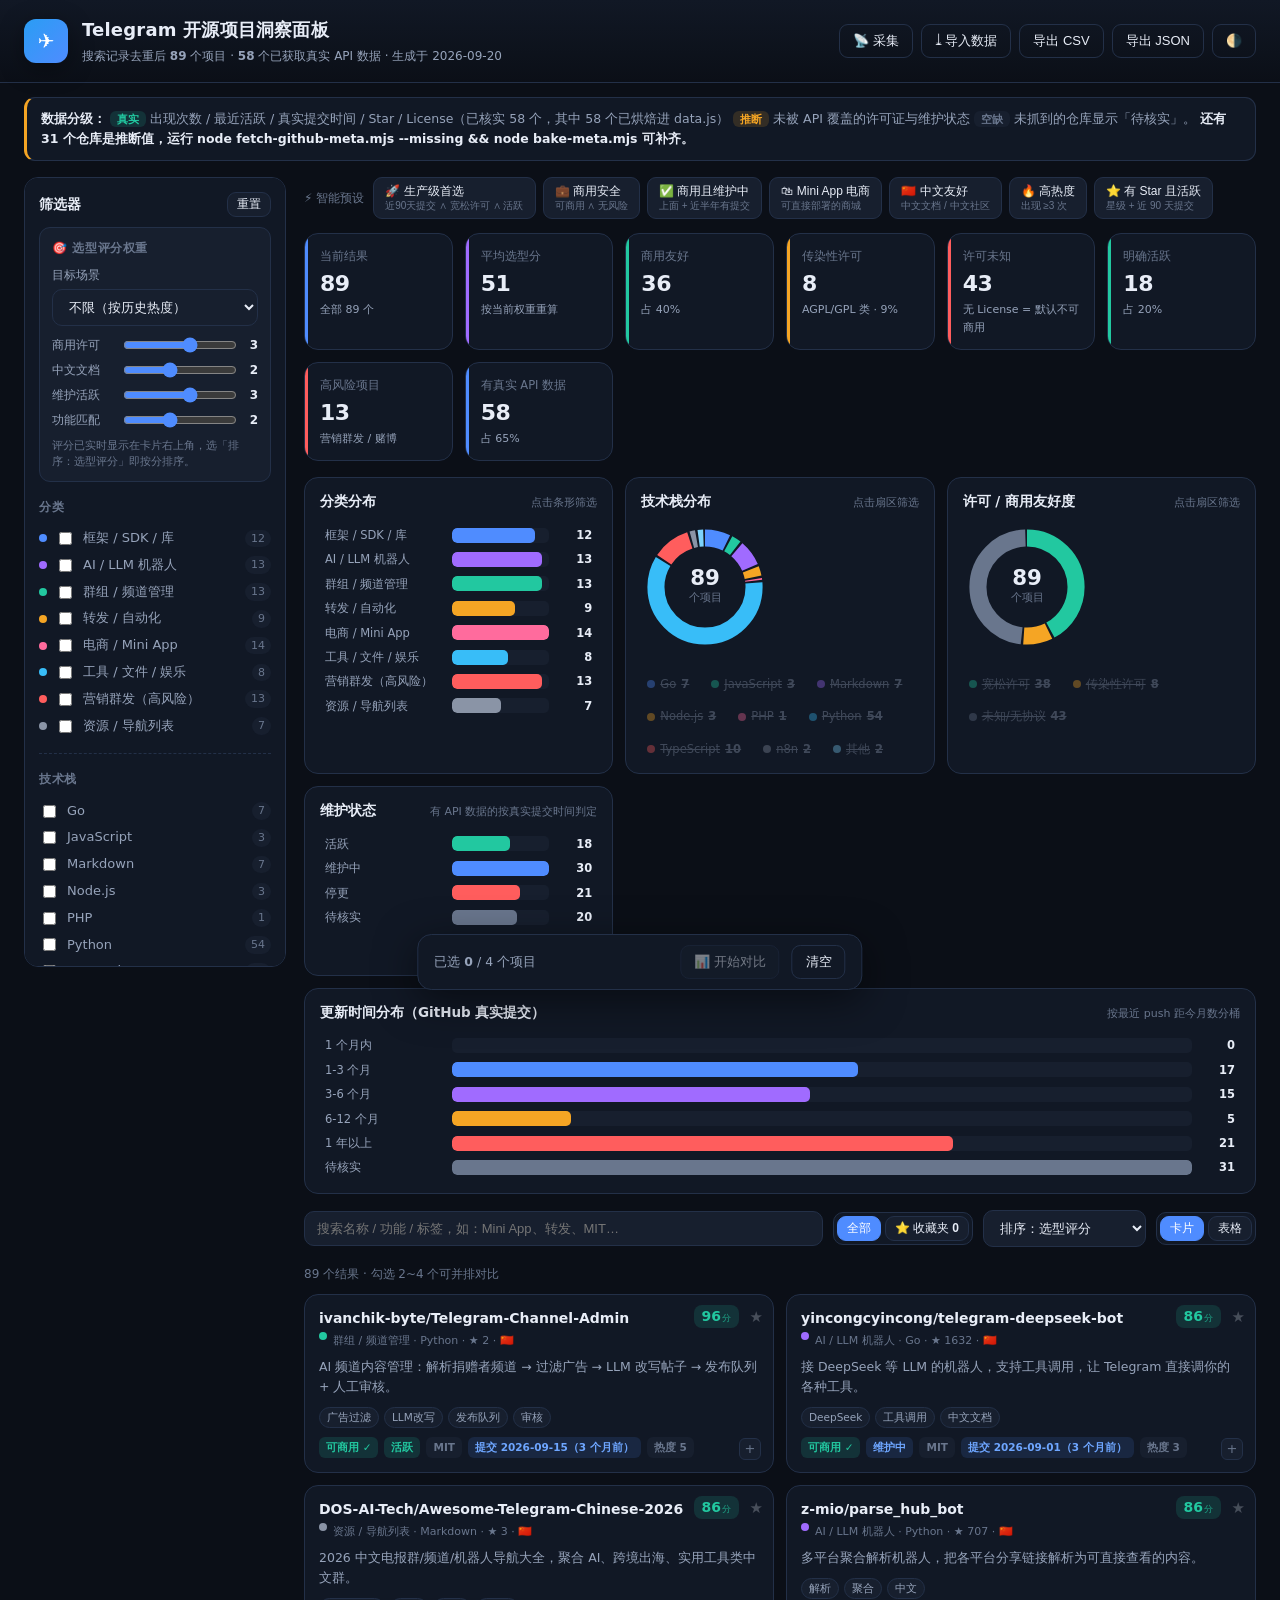
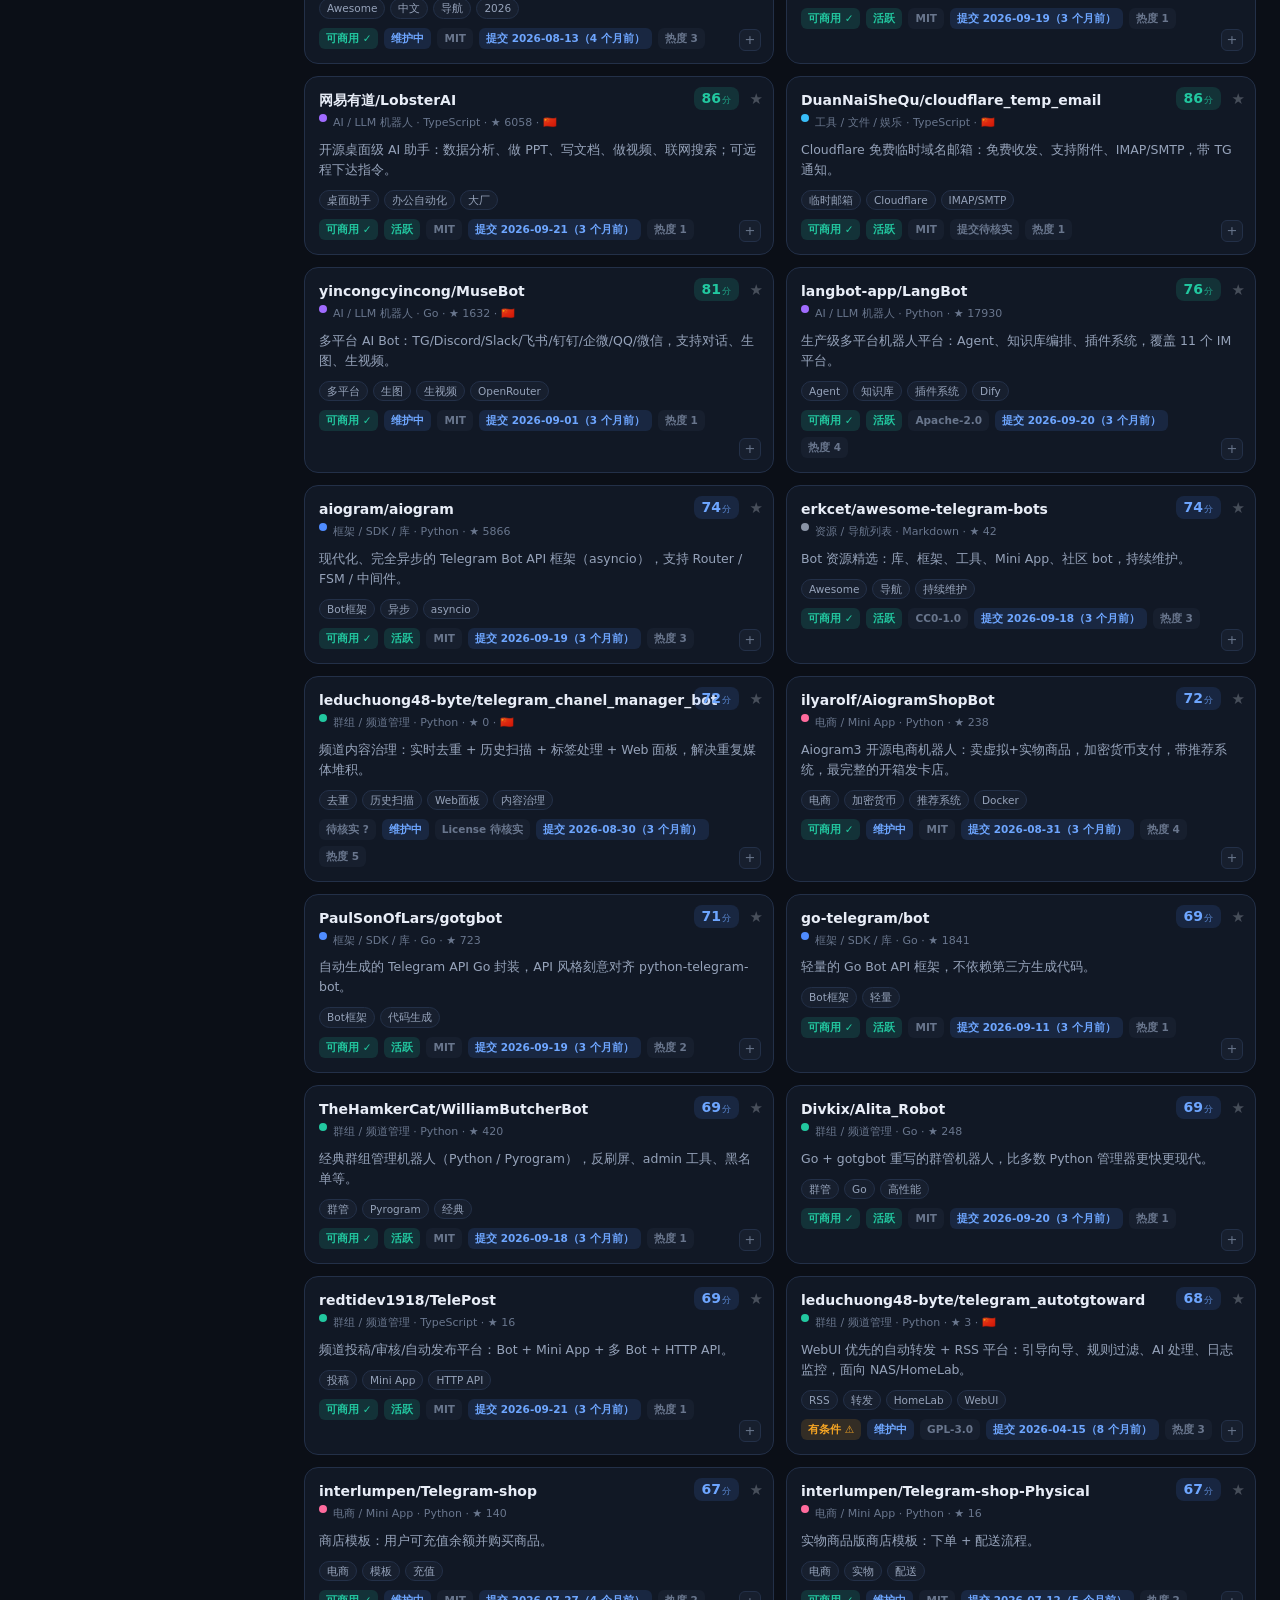
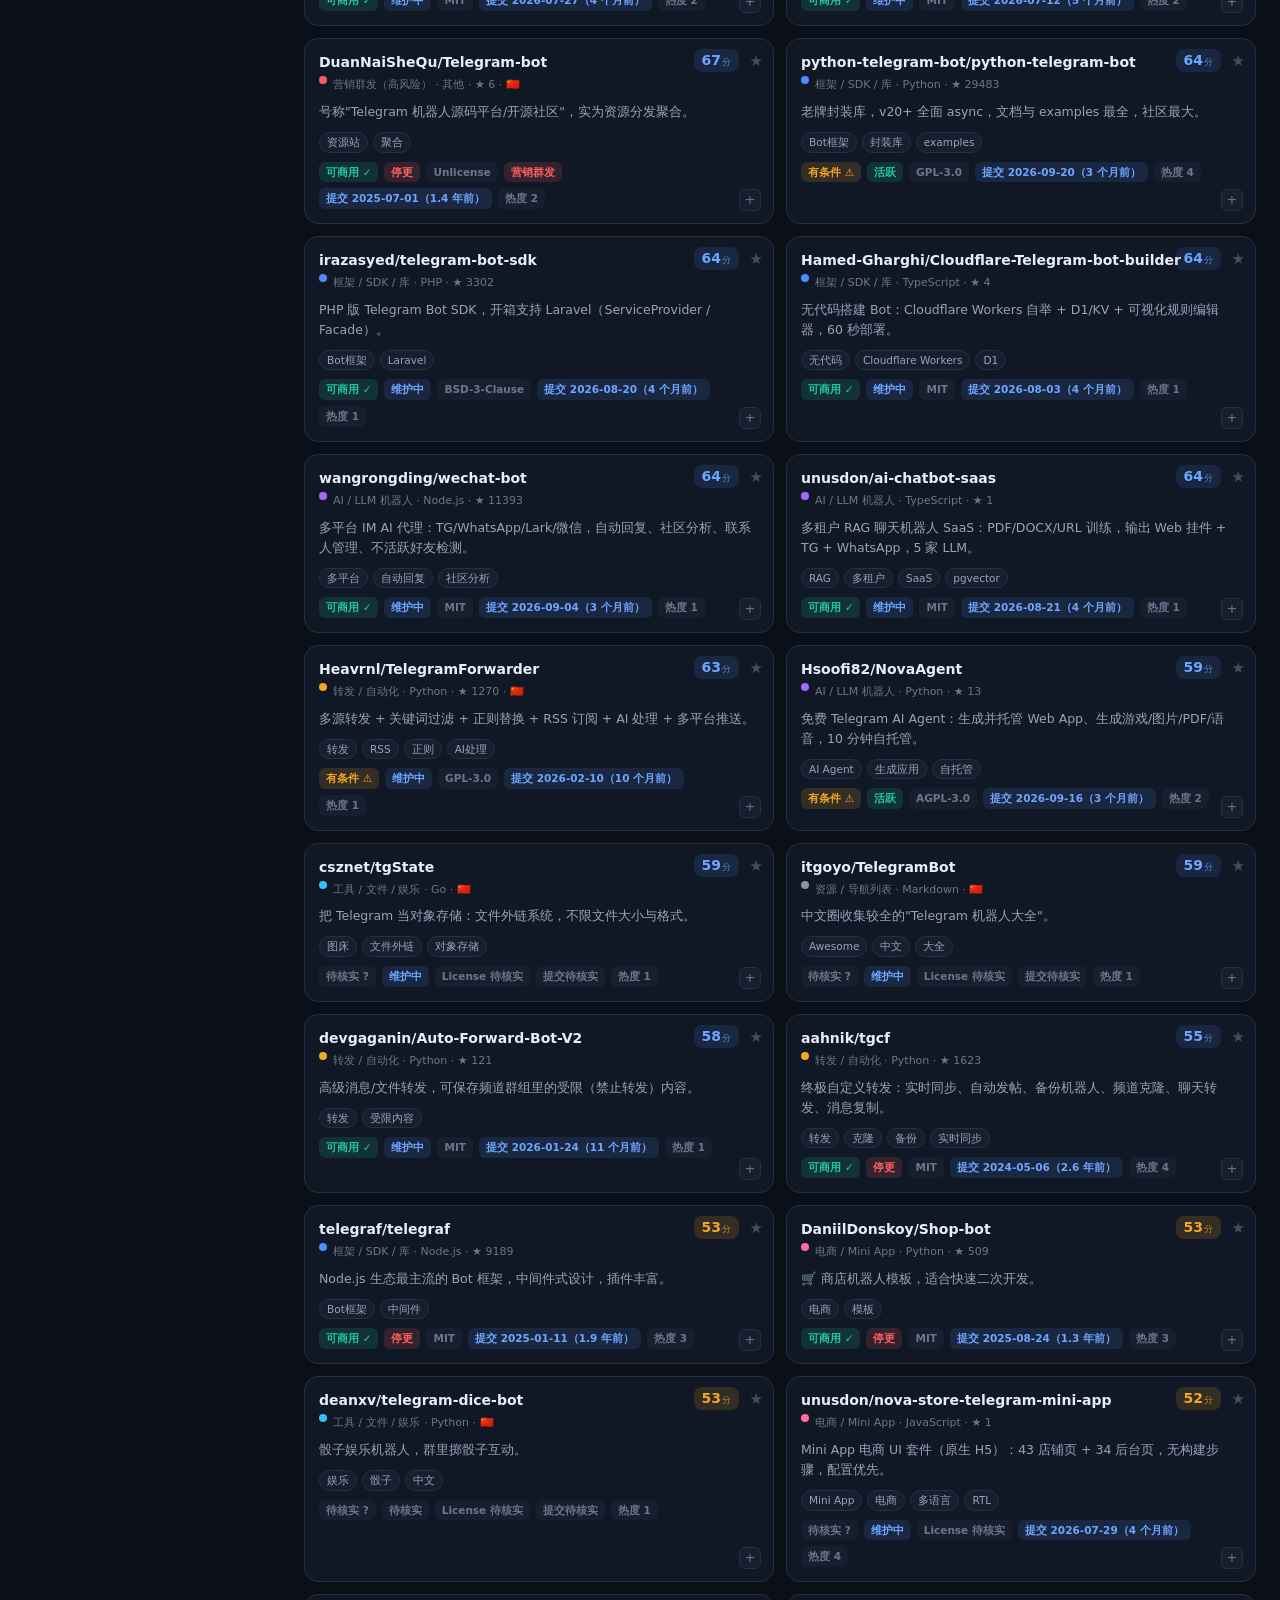
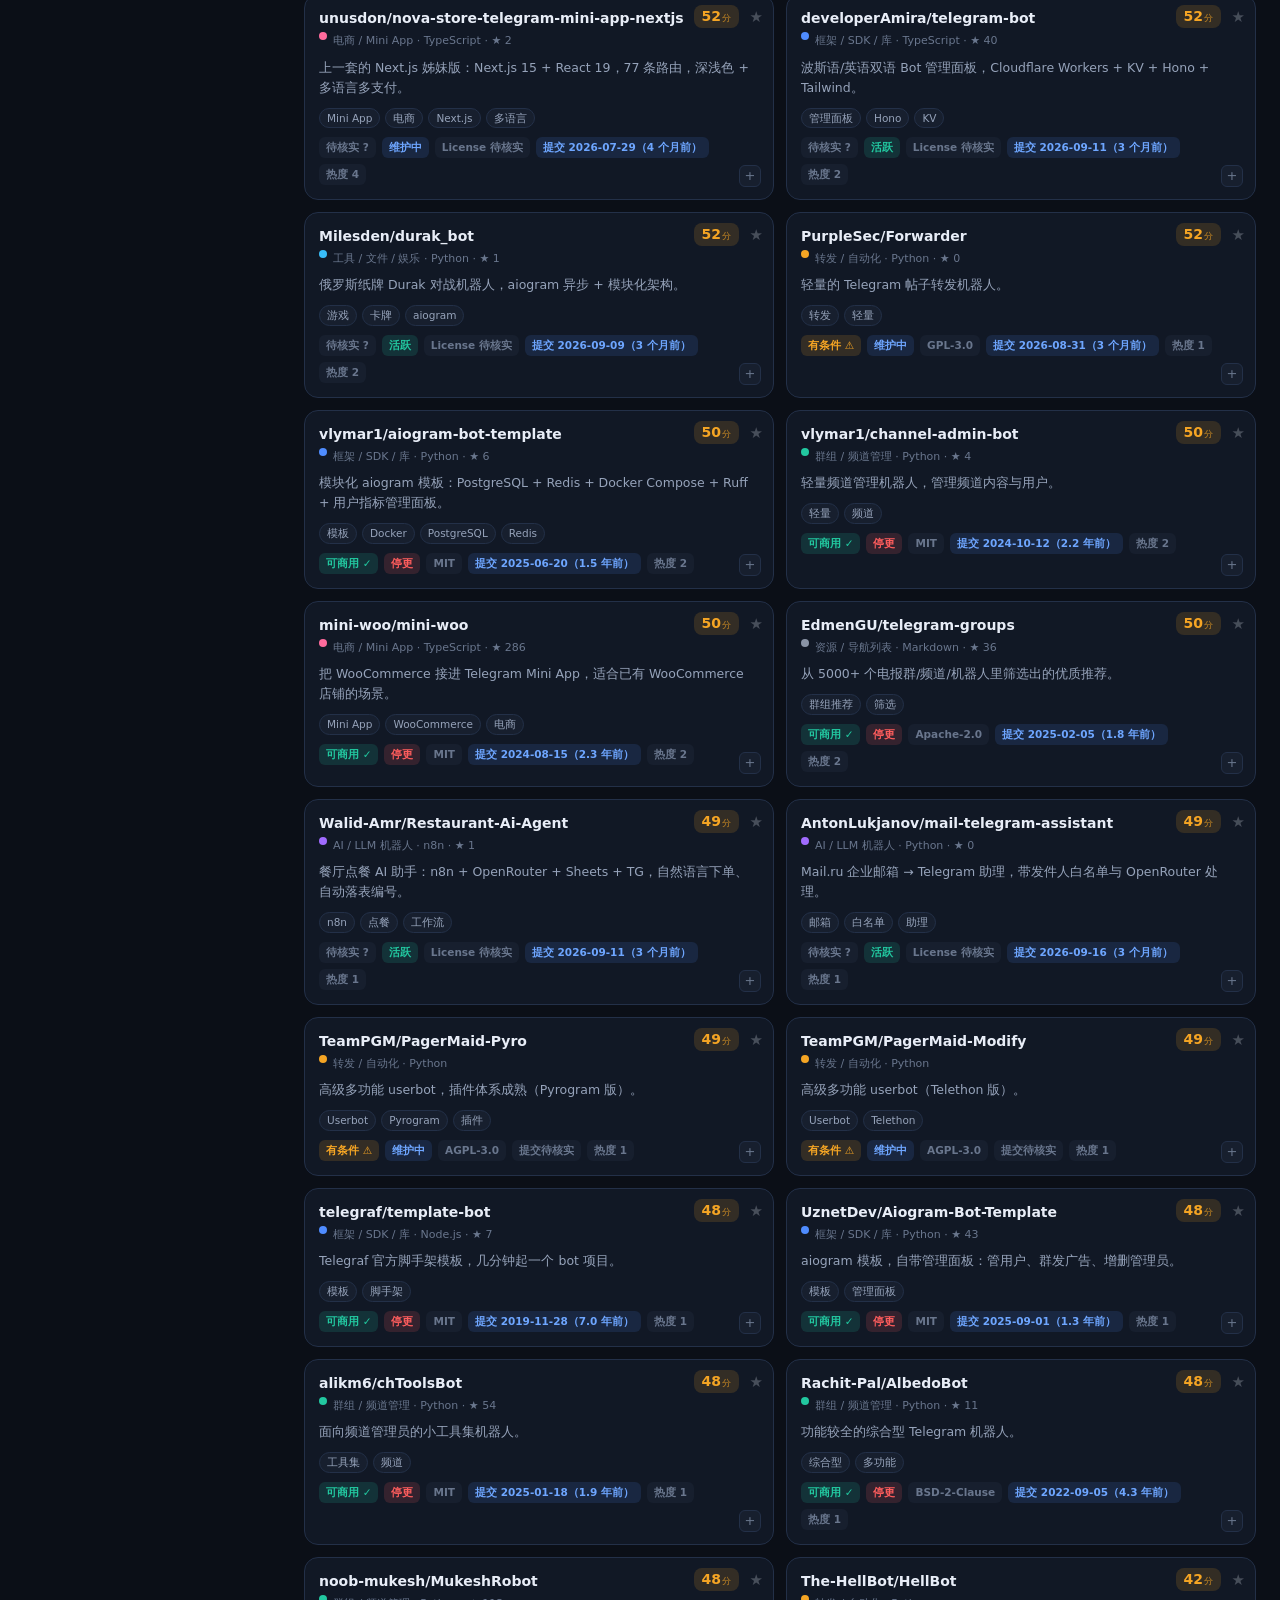
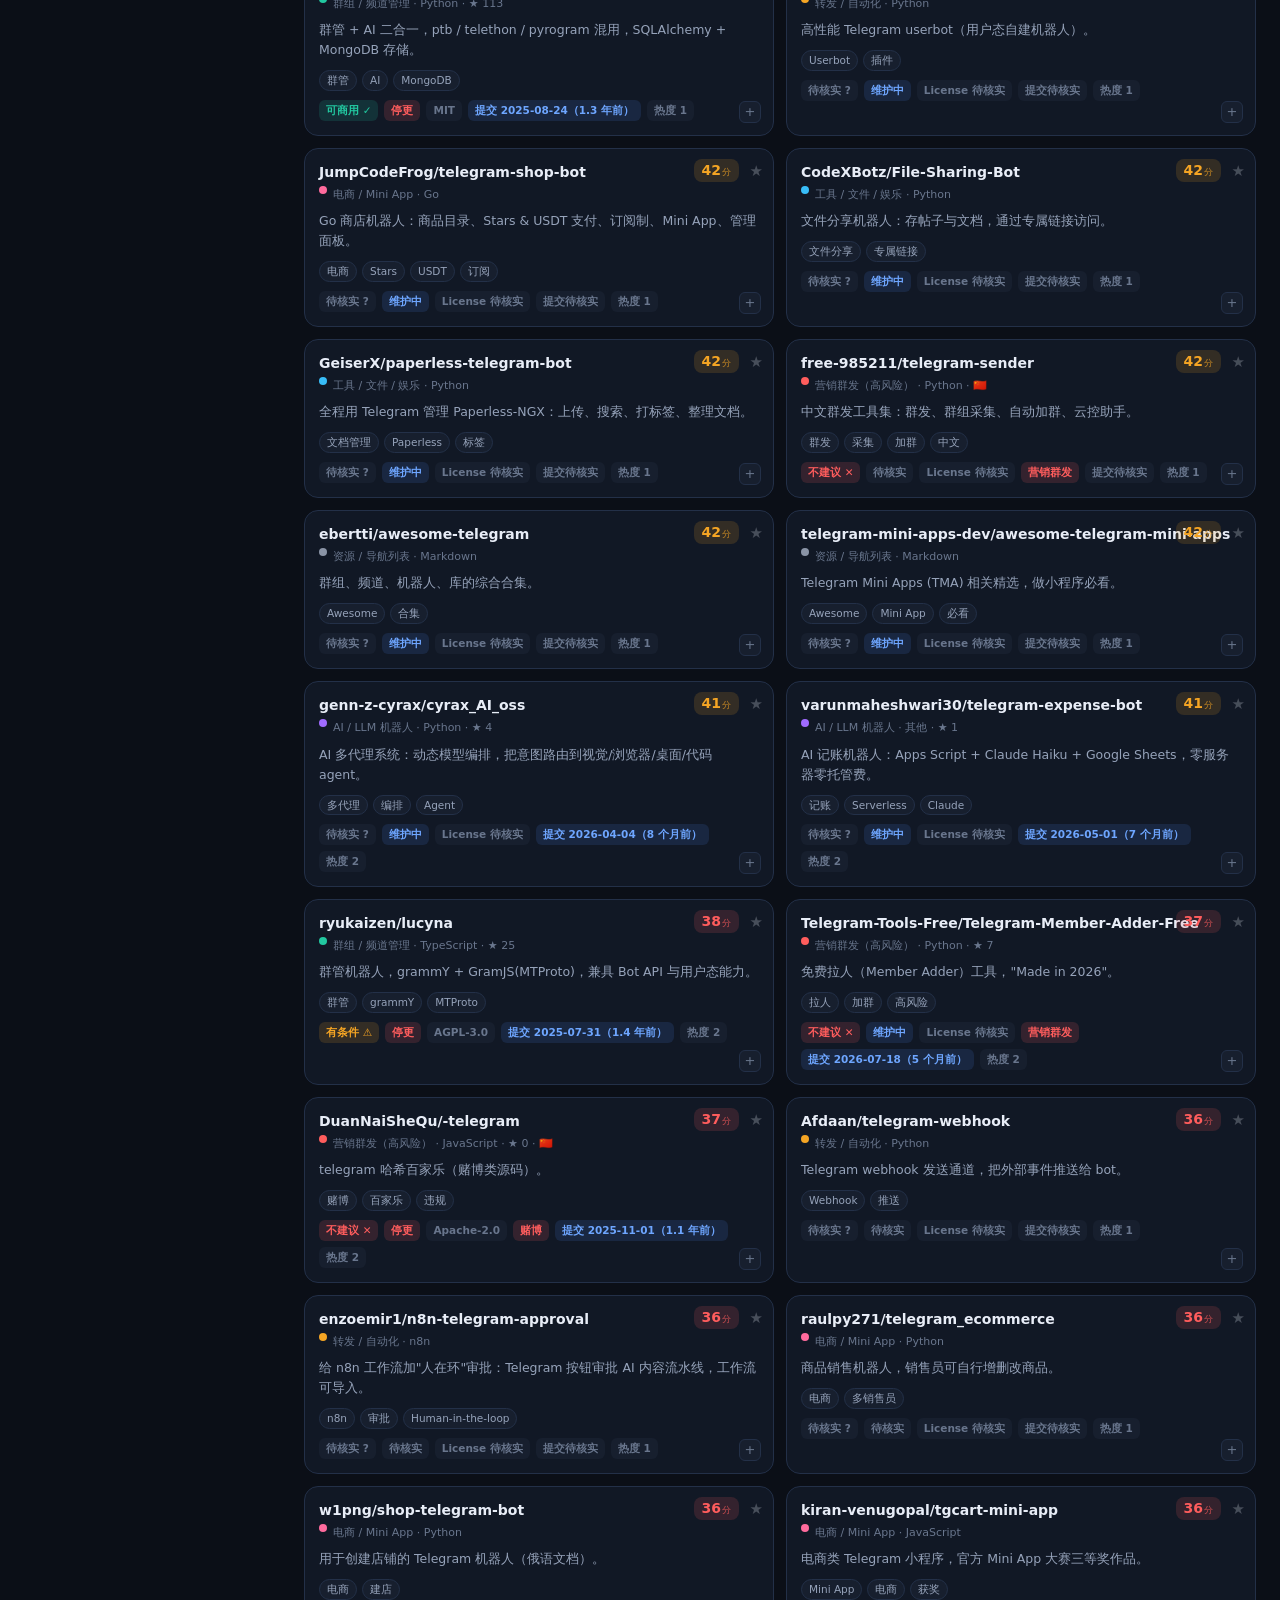
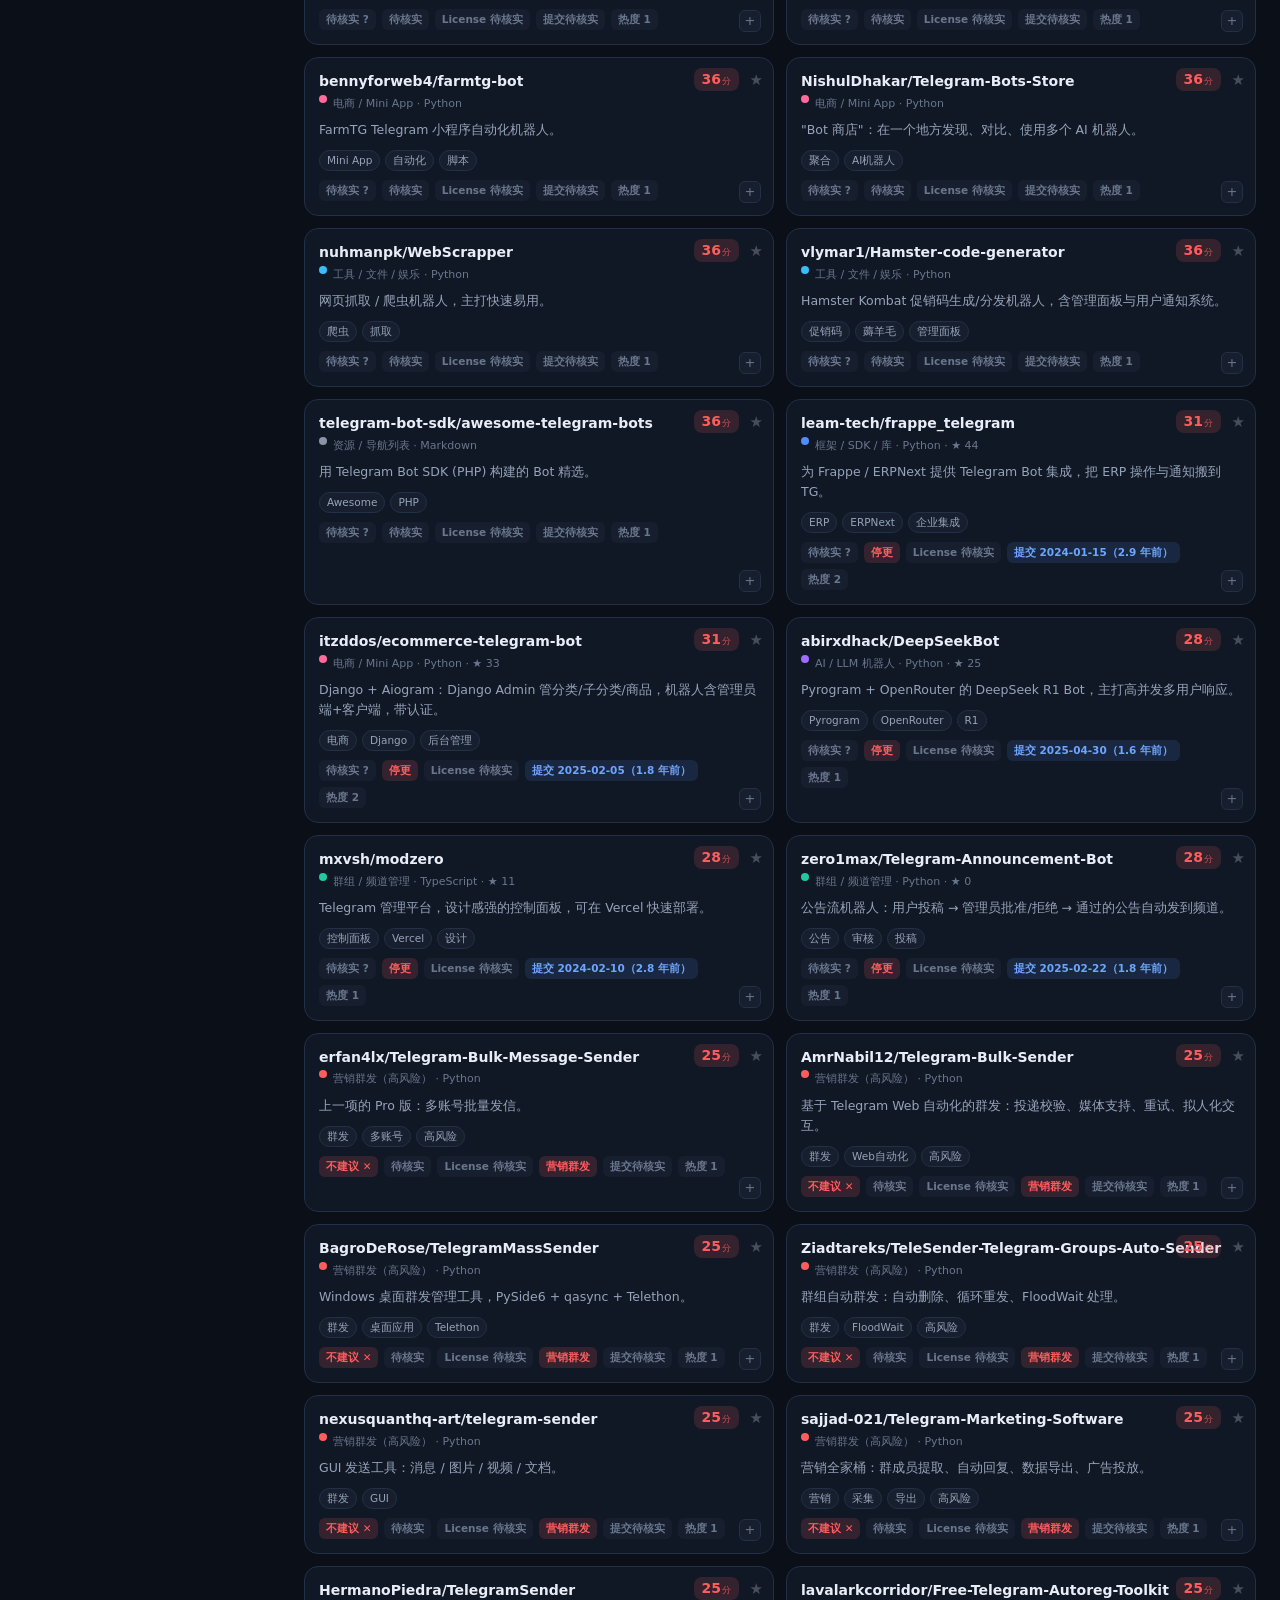
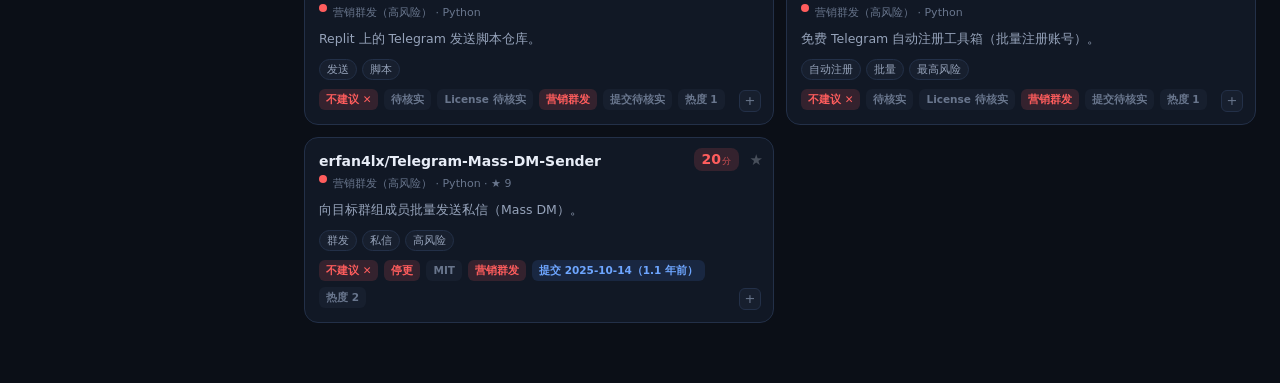
==== index.html @ cc2fa840 "初始版本：89 个 Telegram 开源项目洞察面板（58 个仓库已烘焙真实数据）" ====
<!DOCTYPE html>
<html lang="zh-CN" data-theme="dark">
<head>
<meta charset="UTF-8">
<meta name="viewport" content="width=device-width, initial-scale=1">
<title>Telegram 开源项目洞察面板</title>
<link rel="stylesheet" href="styles.css">
</head>
<body>

<header class="topbar">
  <div class="brand">
    <span class="logo">✈</span>
    <div>
      <h1>Telegram 开源项目洞察面板</h1>
      <p class="sub">搜索记录去重后 <b id="totalCount">0</b> 个项目 ·
        <b id="metaCount">0</b> 个已获取真实 API 数据 ·
        生成于 2026-09-20</p>
    </div>
  </div>
  <div class="topbar-actions">
    <button class="btn ghost" id="btnCollect" title="采集新项目">📡 采集</button>
    <button class="btn ghost" id="btnMeta" title="导入 GitHub API 元数据 JSON">⤓ 导入数据</button>
    <input type="file" id="fileMeta" accept=".js,.json" hidden>
    <button class="btn ghost" id="btnCsv">导出 CSV</button>
    <button class="btn ghost" id="btnJson">导出 JSON</button>
    <button class="btn ghost" id="btnTheme">🌗</button>
  </div>
</header>

<div class="notice" id="notice">
  <b>数据分级：</b>
  <span class="badge b-ok">真实</span> 出现次数 / 最近活跃 / <span id="noticeApi">API 抓取的更新时间·Star·License</span>
  <span class="badge b-warn">推断</span> 未被 API 覆盖的许可证与维护状态
  <span class="badge b-mute">空缺</span> 未抓到的仓库显示「待核实」。
  <b id="noticeMissing"></b>
</div>

<main class="layout">
  <!-- ================= 侧边栏 ================= -->
  <aside class="sidebar">
    <div class="filters-head">
      <strong>筛选器</strong>
      <button class="btn tiny" id="btnReset">重置</button>
    </div>

    <!-- 选型评分 -->
    <div class="filter-group score-panel">
      <h4>🎯 选型评分权重</h4>
      <label class="lbl">目标场景
        <select id="scenario"></select>
      </label>
      <div class="wrow"><span>商用许可</span><input type="range" class="w" data-w="lic" min="0" max="5" value="3"><b>3</b></div>
      <div class="wrow"><span>中文文档</span><input type="range" class="w" data-w="zh" min="0" max="5" value="2"><b>2</b></div>
      <div class="wrow"><span>维护活跃</span><input type="range" class="w" data-w="act" min="0" max="5" value="3"><b>3</b></div>
      <div class="wrow"><span>功能匹配</span><input type="range" class="w" data-w="rel" min="0" max="5" value="2"><b>2</b></div>
      <div class="score-tip">评分已实时显示在卡片右上角，选「排序：选型评分」即按分排序。</div>
    </div>

    <div id="filterGroups"></div>

    <div class="filter-group">
      <h4>关注热度（历史出现次数）</h4>
      <input type="range" id="minMentions" min="0" max="5" value="0" step="1">
      <div class="range-val">≥ <b id="minMentionsVal">0</b> 次</div>
    </div>

    <div class="filter-group">
      <h4>快捷开关</h4>
      <label class="chk"><input type="checkbox" id="excludeRisk"> 排除营销 / 赌博类</label>
      <label class="chk"><input type="checkbox" id="favOnly"> 仅看收藏 ⭐</label>
      <label class="chk"><input type="checkbox" id="noteOnly"> 仅看写过备注 📝</label>
      <label class="chk"><input type="checkbox" id="verifiedOnly"> 仅看已有真实数据 ✓</label>
    </div>
  </aside>

  <!-- ================= 主内容 ================= -->
  <section class="content">

    <div class="presets">
      <span class="presets-label">⚡ 智能预设</span>
      <button class="btn tiny" data-preset="prod">🚀 生产级首选<small>近90天提交 ∧ 宽松许可 ∧ 活跃</small></button>
      <button class="btn tiny" data-preset="commercial">💼 商用安全<small>可商用 ∧ 无风险</small></button>
      <button class="btn tiny" data-preset="commercialActive">✅ 商用且维护中<small>上面 + 近半年有提交</small></button>
      <button class="btn tiny" data-preset="miniapp">🛍 Mini App 电商<small>可直接部署的商城</small></button>
      <button class="btn tiny" data-preset="chinese">🇨🇳 中文友好<small>中文文档 / 中文社区</small></button>
      <button class="btn tiny" data-preset="hot">🔥 高热度<small>出现 ≥3 次</small></button>
      <button class="btn tiny" data-preset="starred">⭐ 有 Star 且活跃<small>星级 + 近 90 天提交</small></button>
    </div>

    <div class="stats" id="stats"></div>

    <div class="charts">
      <div class="card chart-card">
        <div class="card-head"><h3>分类分布</h3><span class="hint">点击条形筛选</span></div>
        <div id="chartCat" class="chart-body"></div>
      </div>
      <div class="card chart-card">
        <div class="card-head"><h3>技术栈分布</h3><span class="hint">点击扇区筛选</span></div>
        <div id="chartLang" class="chart-body"></div>
      </div>
      <div class="card chart-card">
        <div class="card-head"><h3>许可 / 商用友好度</h3><span class="hint">点击扇区筛选</span></div>
        <div id="chartLic" class="chart-body"></div>
      </div>
      <div class="card chart-card">
        <div class="card-head"><h3>维护状态</h3><span class="hint">有 API 数据的按真实提交时间判定</span></div>
        <div id="chartMaint" class="chart-body"></div>
      </div>
      <div class="card chart-card wide">
        <div class="card-head"><h3>更新时间分布（GitHub 真实提交）</h3><span class="hint">按最近 push 距今月数分桶</span></div>
        <div id="chartPush" class="chart-body"></div>
      </div>
    </div>

    <div class="toolbar">
      <input type="search" id="search" placeholder="搜索名称 / 功能 / 标签，如：Mini App、转发、MIT…">
      <div class="viewtoggle" id="modeToggle">
        <button class="btn tiny active" data-mode="all">全部</button>
        <button class="btn tiny" data-mode="fav">⭐ 收藏夹 <b id="favCount">0</b></button>
      </div>
      <select id="sort">
        <option value="score">排序：选型评分</option>
        <option value="mentions">排序：关注热度</option>
        <option value="pushed">排序：真实更新时间</option>
        <option value="stars">排序：Star 数</option>
        <option value="seen">排序：最近活跃</option>
        <option value="name">排序：名称</option>
        <option value="cat">排序：分类</option>
      </select>
      <div class="viewtoggle">
        <button class="btn tiny active" data-view="card">卡片</button>
        <button class="btn tiny" data-view="table">表格</button>
      </div>
    </div>

    <div class="active-filters" id="activeFilters"></div>
    <div class="resultbar"><span id="resultCount">0</span> 个结果 · 勾选 2~4 个可并排对比</div>

    <div id="list" class="list card-view"></div>
  </section>
</main>

<!-- 对比浮动条 -->
<div class="compare-bar" id="compareBar">
  <div class="cbinfo">已选 <b id="cmpCount">0</b> / 4 个项目</div>
  <div class="cbnames" id="cmpNames"></div>
  <button class="btn" id="btnCompare">📊 开始对比</button>
  <button class="btn ghost" id="btnCmpClear">清空</button>
</div>

<!-- 详情抽屉 -->
<div class="drawer-mask" id="drawerMask"></div>
<aside class="drawer" id="drawer"></aside>

<!-- 对比弹窗 -->
<div class="modal-mask" id="cmpMask">
  <div class="modal wide-modal">
    <div class="modal-head">
      <h3>📊 项目并排对比</h3>
      <div>
        <button class="btn tiny" id="btnCmpMd">复制为 Markdown</button>
        <button class="btn tiny" id="btnCmpCsv">导出 CSV</button>
        <button class="btn tiny ghost" data-close="cmpMask">✕</button>
      </div>
    </div>
    <div class="modal-body" id="cmpBody"></div>
  </div>
</div>

<!-- 采集弹窗 -->
<div class="modal-mask" id="colMask">
  <div class="modal">
    <div class="modal-head">
      <h3>📡 采集新项目</h3>
      <button class="btn tiny ghost" data-close="colMask">✕</button>
    </div>
    <div class="tabs">
      <button class="tab active" data-tab="text">① 文本提取</button>
      <button class="tab" data-tab="api">② GitHub 搜索</button>
      <button class="tab" data-tab="pool">③ 候选池 <b id="poolCount">0</b></button>
    </div>
    <div class="modal-body">
      <!-- 文本提取 -->
      <div class="tabpane active" data-pane="text">
        <p class="hint" style="margin:0 0 8px">把浏览器历史、网页正文、聊天记录整段粘进来，自动提取其中的 GitHub 仓库链接并去重。</p>
        <textarea id="colText" rows="7" placeholder="粘贴任意文本，例如：&#10;https://github.com/owner/repo ..."></textarea>
        <div class="colrow">
          <button class="btn" id="btnParse">解析链接</button>
          <label class="chk"><input type="checkbox" id="colDeep" checked> 提取后自动补全 Star / License / 更新时间（每个耗 1 次配额）</label>
        </div>
        <div id="colTextResult"></div>
      </div>
      <!-- API 搜索 -->
      <div class="tabpane" data-pane="api">
        <div class="form-grid">
          <label>关键词<input id="qAll" placeholder="telegram bot / MTProto" value="telegram bot"></label>
          <label>最低 Star<input id="qStars" type="number" value="50" min="0"></label>
          <label>近 N 天有更新<input id="qDays" type="number" value="180" min="1"></label>
          <label>语言<select id="qLang">
            <option value="">不限</option><option>Python</option><option>Go</option>
            <option>TypeScript</option><option>JavaScript</option><option>PHP</option>
          </select></label>
          <label>排序<select id="qSort">
            <option value="stars">Star 最多</option>
            <option value="updated">最近更新</option>
          </select></label>
        </div>
        <div class="colrow">
          <button class="btn" id="btnSearch">🔍 搜索 GitHub</button>
          <span class="hint">未认证配额：搜索 10 次/分钟，结果直接进候选池</span>
        </div>
        <div id="colApiResult"></div>
      </div>
      <!-- 候选池 -->
      <div class="tabpane" data-pane="pool">
        <div class="colrow">
          <button class="btn" id="btnPoolAddAll">全部并入面板</button>
          <button class="btn ghost" id="btnPoolExport">导出候选池 JSON</button>
          <button class="btn ghost" id="btnPoolCode">复制 data.js 代码片段</button>
          <button class="btn ghost" id="btnPoolClear">清空候选池</button>
        </div>
        <div id="poolList"></div>
      </div>
    </div>
  </div>
</div>

<div class="toast" id="toast"></div>

<script src="data.js"></script>
<script src="meta.generated.js"></script>
<script src="app.js"></script>
</body>
</html>
---- styles.css ----
/* ============ 主题变量 ============ */
:root{
  --bg:#0b0f17; --bg2:#111825; --bg3:#171f2e; --line:#233048;
  --fg:#e8edf7; --fg2:#96a3ba; --fg3:#69768d;
  --accent:#4f8cff; --accent2:#22c8a0; --warn:#f5a524; --danger:#ff5d5d;
  --shadow:0 6px 24px rgba(0,0,0,.35);
  --radius:14px;
}
[data-theme="light"]{
  --bg:#f4f6fb; --bg2:#ffffff; --bg3:#eef1f8; --line:#dde3ef;
  --fg:#131a26; --fg2:#5b6880; --fg3:#8a94a6;
  --shadow:0 4px 18px rgba(20,30,60,.08);
}

*{box-sizing:border-box}
html,body{margin:0;padding:0}
body{
  background:var(--bg); color:var(--fg);
  font:14px/1.6 -apple-system,BlinkMacSystemFont,"PingFang SC","Hiragino Sans GB","Microsoft YaHei",system-ui,sans-serif;
  -webkit-font-smoothing:antialiased;
}
code{background:var(--bg3);padding:1px 5px;border-radius:5px;font-size:12px}
a{color:var(--accent);text-decoration:none}
a:hover{text-decoration:underline}

/* ============ 顶栏 ============ */
.topbar{
  display:flex;justify-content:space-between;align-items:center;gap:16px;flex-wrap:wrap;
  padding:16px 24px;background:linear-gradient(180deg,var(--bg2),var(--bg));
  border-bottom:1px solid var(--line);position:sticky;top:0;z-index:50;
}
.brand{display:flex;align-items:center;gap:14px}
.logo{
  width:44px;height:44px;border-radius:12px;display:grid;place-items:center;font-size:20px;
  background:linear-gradient(135deg,#2a9df4,#4f8cff);color:#fff;box-shadow:var(--shadow);
}
.topbar h1{margin:0;font-size:18px;letter-spacing:.2px}
.sub{margin:2px 0 0;font-size:12px;color:var(--fg2)}
.topbar-actions{display:flex;gap:8px;flex-wrap:wrap}

.btn{
  background:var(--bg3);color:var(--fg);border:1px solid var(--line);
  padding:7px 13px;border-radius:9px;cursor:pointer;font-size:13px;transition:.15s;
}
.btn:hover{border-color:var(--accent);color:var(--accent)}
.btn.ghost{background:transparent}
.btn.tiny{padding:3px 9px;font-size:12px}
.btn.active{background:var(--accent);color:#fff;border-color:var(--accent)}

.notice{
  margin:14px 24px 0;padding:11px 14px;border-radius:11px;font-size:12.5px;color:var(--fg2);
  background:var(--bg2);border:1px solid var(--line);border-left:3px solid var(--warn);
}
.notice b{color:var(--fg)}

/* ============ 布局 ============ */
.layout{display:grid;grid-template-columns:262px 1fr;gap:18px;padding:16px 24px 60px;align-items:start}
.sidebar{
  position:sticky;top:92px;max-height:calc(100vh - 110px);overflow:auto;
  background:var(--bg2);border:1px solid var(--line);border-radius:var(--radius);padding:14px;
}
.filters-head{display:flex;justify-content:space-between;align-items:center;margin-bottom:10px}
.filter-group{margin-bottom:16px;padding-bottom:14px;border-bottom:1px dashed var(--line)}
.filter-group:last-child{border-bottom:0;margin-bottom:0}
.filter-group h4{margin:0 0 8px;font-size:12px;color:var(--fg3);text-transform:uppercase;letter-spacing:.6px;font-weight:600}
.chk{display:flex;align-items:center;gap:8px;font-size:13px;padding:3px 0;cursor:pointer;color:var(--fg2)}
.chk:hover{color:var(--fg)}
.chk input{accent-color:var(--accent);cursor:pointer}
.chk .cnt{margin-left:auto;font-size:11px;color:var(--fg3);background:var(--bg3);padding:0 6px;border-radius:20px}
.chk.on{color:var(--fg);font-weight:500}
.dot{width:8px;height:8px;border-radius:50%;flex:none}
input[type=range]{width:100%;accent-color:var(--accent)}
.range-val{font-size:12px;color:var(--fg2)}
input[type=search],select{
  background:var(--bg3);border:1px solid var(--line);color:var(--fg);
  padding:9px 12px;border-radius:10px;font-size:13px;outline:none;
}
input[type=search]{flex:1;min-width:200px}
input[type=search]:focus,select:focus{border-color:var(--accent)}

/* ============ 统计卡 ============ */
.stats{display:grid;grid-template-columns:repeat(auto-fit,minmax(140px,1fr));gap:12px;margin-bottom:16px}
.stat{
  background:var(--bg2);border:1px solid var(--line);border-radius:var(--radius);
  padding:13px 15px;position:relative;overflow:hidden;
}
.stat::after{content:'';position:absolute;left:0;top:0;bottom:0;width:3px;background:var(--accent)}
.stat.g::after{background:var(--accent2)} .stat.w::after{background:var(--warn)}
.stat.r::after{background:var(--danger)} .stat.p::after{background:#a06bff}
.stat .k{font-size:11.5px;color:var(--fg3)}
.stat .v{font-size:22px;font-weight:700;letter-spacing:-.5px}
.stat .s{font-size:11px;color:var(--fg2)}

/* ============ 图表 ============ */
.charts{display:grid;grid-template-columns:repeat(auto-fit,minmax(300px,1fr));gap:12px;margin-bottom:16px}
.card{background:var(--bg2);border:1px solid var(--line);border-radius:var(--radius);padding:13px 15px}
.chart-card.wide{grid-column:1/-1}
.card-head{display:flex;justify-content:space-between;align-items:baseline;margin-bottom:10px}
.card-head h3{margin:0;font-size:13.5px}
.hint{font-size:11px;color:var(--fg3)}
.chart-body{min-height:130px}
.chart-body svg{display:block;overflow:visible}
.bar-row{
  display:grid;grid-template-columns:118px 1fr 34px;gap:9px;align-items:center;
  padding:3px 5px;border-radius:7px;cursor:pointer;transition:.15s;
}
.bar-row:hover{background:var(--bg3)}
.bar-row.on{background:var(--bg3)}
.bar-row.on .bar-label{color:var(--fg);font-weight:600}
.bar-track{height:15px;background:var(--bg3);border-radius:5px;overflow:hidden;display:block}
.bar-row:hover .bar-track{background:#1d2739}
.bar-fill{display:block;height:100%;border-radius:5px;transition:width .35s ease}
.bar-label{font-size:11.5px;color:var(--fg2);white-space:nowrap;overflow:hidden;text-overflow:ellipsis}
.bar-value{font-size:11.5px;font-weight:600;text-align:right}
.bar-label{font-size:11.5px;fill:var(--fg2)}
.bar-value{font-size:11.5px;fill:var(--fg);font-weight:600}
.legend{display:flex;flex-wrap:wrap;gap:10px;margin-top:8px;font-size:11.5px;color:var(--fg2)}
.legend span{display:flex;align-items:center;gap:5px;cursor:pointer;padding:2px 6px;border-radius:6px}
.legend span:hover{background:var(--bg3)}
.legend span.off{opacity:.35;text-decoration:line-through}
.donut-wrap{display:flex;align-items:center;gap:14px;flex-wrap:wrap}
.donut-center{font-size:20px;font-weight:700;fill:var(--fg)}
.donut-sub{font-size:10px;fill:var(--fg3)}

/* ============ 工具条 ============ */
.toolbar{display:flex;gap:10px;align-items:center;flex-wrap:wrap;margin-bottom:10px}
.viewtoggle{display:flex;gap:4px;background:var(--bg2);padding:3px;border-radius:10px;border:1px solid var(--line)}
.active-filters{display:flex;gap:6px;flex-wrap:wrap;margin-bottom:8px}
.chip{
  font-size:11.5px;padding:3px 9px;border-radius:20px;background:var(--bg2);
  border:1px solid var(--line);cursor:pointer;color:var(--fg2);display:flex;gap:5px;align-items:center
}
.chip:hover{border-color:var(--danger);color:var(--danger)}
.resultbar{font-size:12px;color:var(--fg3);margin-bottom:10px}
.resultbar b{color:var(--fg)}

/* ============ 列表 ============ */
.list.card-view{display:grid;grid-template-columns:repeat(auto-fill,minmax(330px,1fr));gap:12px}
.pcard{
  background:var(--bg2);border:1px solid var(--line);border-radius:var(--radius);
  padding:14px;cursor:pointer;transition:.18s;position:relative;
}
.pcard:hover{transform:translateY(-2px);border-color:var(--accent);box-shadow:var(--shadow)}
.pcard .row1{display:flex;justify-content:space-between;gap:8px;align-items:flex-start}
.pcard .name{font-weight:600;font-size:14px;word-break:break-all;line-height:1.35}
.pcard .desc{color:var(--fg2);font-size:12.5px;margin:8px 0 10px}
.pcard .meta{display:flex;flex-wrap:wrap;gap:6px;font-size:11px;color:var(--fg3)}
.tagline{display:flex;flex-wrap:wrap;gap:5px;margin-bottom:9px}
.tag{font-size:10.5px;background:var(--bg3);border:1px solid var(--line);color:var(--fg2);padding:1px 7px;border-radius:20px}
.badge{font-size:10.5px;padding:2px 7px;border-radius:6px;white-space:nowrap;font-weight:600}
.b-ok{background:rgba(34,200,160,.15);color:#22c8a0}
.b-warn{background:rgba(245,165,36,.15);color:#f5a524}
.b-dang{background:rgba(255,93,93,.15);color:#ff5d5d}
.b-mute{background:var(--bg3);color:var(--fg3)}
.b-conf{background:rgba(79,140,255,.13);color:#6ea6ff}
.fav{position:absolute;top:10px;right:10px;font-size:15px;opacity:.25;transition:.15s}
.fav:hover,.fav.on{opacity:1}

/* 表格视图 */
.table-wrap{background:var(--bg2);border:1px solid var(--line);border-radius:var(--radius);overflow:auto}
table{width:100%;border-collapse:collapse;font-size:12.5px}
th,td{padding:9px 11px;text-align:left;border-bottom:1px solid var(--line);white-space:nowrap}
th{background:var(--bg3);color:var(--fg3);font-weight:600;font-size:11.5px;position:sticky;top:0;cursor:pointer;user-select:none}
th:hover{color:var(--accent)}
tbody tr{cursor:pointer}
tbody tr:hover{background:var(--bg3)}
td.desc{white-space:normal;min-width:280px;color:var(--fg2)}

/* ============ 抽屉 ============ */
.drawer-mask{position:fixed;inset:0;background:rgba(0,0,0,.5);opacity:0;pointer-events:none;transition:.2s;z-index:100}
.drawer-mask.open{opacity:1;pointer-events:auto}
.drawer{
  position:fixed;top:0;right:0;bottom:0;width:min(520px,92vw);background:var(--bg2);
  border-left:1px solid var(--line);transform:translateX(100%);transition:.25s cubic-bezier(.3,.8,.3,1);
  z-index:101;overflow:auto;padding:22px;
}
.drawer.open{transform:none}
.drawer h2{margin:0 0 4px;font-size:17px;word-break:break-all}
.drawer .close{position:absolute;top:14px;right:16px;background:none;border:0;color:var(--fg2);font-size:22px;cursor:pointer}
.dsec{margin-top:18px}
.dsec h4{margin:0 0 8px;font-size:12px;color:var(--fg3);text-transform:uppercase;letter-spacing:.6px}
.kv{display:grid;grid-template-columns:96px 1fr;gap:6px 10px;font-size:13px}
.kv dt{color:var(--fg3);font-size:12px}
.kv dd{margin:0}
.desc-full{color:var(--fg2);font-size:13.5px}
.empty{text-align:center;padding:60px 20px;color:var(--fg3)}
.empty .big{font-size:38px;opacity:.4}

@media(max-width:900px){
  .layout{grid-template-columns:1fr}
  .sidebar{position:static;max-height:none}
}

/* ============================================================
 * 新增：选型评分 / 智能预设 / 对比 / 收藏夹 / 采集器 / 弹窗
 * ============================================================ */

/* ---------- 智能预设 ---------- */
.presets{display:flex;gap:7px;flex-wrap:wrap;align-items:center;margin-bottom:14px}
.presets-label{font-size:12px;color:var(--fg3);margin-right:2px}
.presets .btn{display:flex;flex-direction:column;align-items:flex-start;line-height:1.25;padding:6px 11px;gap:1px}
.presets .btn small{font-size:10px;color:var(--fg3);font-weight:400}
.presets .btn.active{background:var(--accent);border-color:var(--accent);color:#fff}
.presets .btn.active small{color:rgba(255,255,255,.75)}

/* ---------- 选型评分面板 ---------- */
.score-panel{background:var(--bg3);border-radius:11px;padding:11px 12px;border:1px solid var(--line)}
.score-panel h4{margin-top:0}
.lbl{display:flex;flex-direction:column;gap:4px;font-size:12px;color:var(--fg2);margin-bottom:9px}
.lbl select{width:100%}
.wrow{display:grid;grid-template-columns:62px 1fr 16px;gap:7px;align-items:center;font-size:12px;color:var(--fg2);margin:5px 0}
.wrow b{text-align:right;color:var(--fg)}
.score-tip{font-size:10.5px;color:var(--fg3);margin-top:8px;line-height:1.5}

/* ---------- 评分徽标 ---------- */
.score{
  display:inline-flex;align-items:baseline;gap:1px;font-weight:700;font-size:14px;
  padding:1px 8px;border-radius:8px;line-height:1.5;
}
.score small{font-size:9px;font-weight:400;opacity:.75}
.score.sm{font-size:11.5px;padding:0 6px}
.score.big{font-size:26px;padding:4px 14px}
.pcard .score{position:absolute;top:10px;right:34px}

/* ---------- 卡片选择框 ---------- */
.cmpbox{
  position:absolute;bottom:12px;right:12px;width:22px;height:22px;border-radius:6px;
  border:1px solid var(--line);background:var(--bg3);color:var(--fg3);
  display:grid;place-items:center;font-size:13px;cursor:pointer;transition:.15s;
}
.cmpbox:hover{border-color:var(--accent);color:var(--accent)}
.cmpbox.on{background:var(--accent);border-color:var(--accent);color:#fff}
.pcard{position:relative;padding-bottom:14px}
.pcard .meta{padding-right:26px}
.pcard.selected{border-color:var(--accent);box-shadow:0 0 0 1px var(--accent) inset}
tbody tr.selected{background:rgba(79,140,255,.09)}
.cmpbox.sm{position:static;width:18px;height:18px;font-size:11px;border-radius:5px}

/* ---------- 对比浮动条 ---------- */
.compare-bar{
  position:fixed;left:50%;bottom:-90px;transform:translateX(-50%);z-index:90;
  display:flex;align-items:center;gap:12px;padding:10px 16px;border-radius:14px;
  background:var(--bg2);border:1px solid var(--line);box-shadow:0 10px 40px rgba(0,0,0,.5);
  transition:bottom .25s cubic-bezier(.3,.8,.3,1);max-width:min(94vw,900px);flex-wrap:wrap;
}
.compare-bar.show{bottom:20px}
.cbinfo{font-size:12.5px;color:var(--fg2);white-space:nowrap}
.cbnames{display:flex;gap:6px;flex-wrap:wrap;flex:1;min-width:120px}
.cbname{font-size:11.5px;background:var(--bg3);border:1px solid var(--line);border-radius:20px;padding:2px 8px;display:flex;gap:6px;align-items:center}
.cbname i{cursor:pointer;color:var(--fg3);font-style:normal}
.cbname i:hover{color:var(--danger)}
.btn:disabled{opacity:.45;cursor:not-allowed}

/* ---------- 弹窗 ---------- */
.modal-mask{
  position:fixed;inset:0;background:rgba(0,0,0,.62);z-index:120;
  display:grid;place-items:center;opacity:0;pointer-events:none;transition:.18s;padding:20px;
}
.modal-mask.open{opacity:1;pointer-events:auto}
.modal{
  background:var(--bg2);border:1px solid var(--line);border-radius:16px;
  width:min(880px,96vw);max-height:88vh;display:flex;flex-direction:column;
  transform:translateY(12px) scale(.98);transition:.2s;box-shadow:0 24px 60px rgba(0,0,0,.5);
}
.modal-mask.open .modal{transform:none}
.wide-modal{width:min(1400px,97vw)}
.modal-head{display:flex;justify-content:space-between;align-items:center;gap:12px;padding:14px 18px;border-bottom:1px solid var(--line);flex-wrap:wrap}
.modal-head h3{margin:0;font-size:15px}
.modal-head>div{display:flex;gap:6px}
.modal-body{padding:16px 18px;overflow:auto}

/* ---------- 对比表 ---------- */
.cmp-table{width:100%;border-collapse:collapse;font-size:12.5px}
.cmp-table th,.cmp-table td{padding:9px 12px;border:1px solid var(--line);vertical-align:top;white-space:normal}
.cmp-table thead th{background:var(--bg3);position:sticky;top:0;z-index:2;min-width:180px}
.cmpname{font-weight:700;font-size:13px;margin-bottom:3px;word-break:break-all}
.cmpmeta{font-size:11px;color:var(--fg3);margin-bottom:6px}
.cmp-label{background:var(--bg3);color:var(--fg2);font-weight:600;white-space:nowrap;position:sticky;left:0;z-index:1;min-width:96px}
.cmp-table td.best{background:rgba(34,200,160,.10);font-weight:600}
.bestmark{font-size:9.5px;background:var(--accent2);color:#04231c;border-radius:4px;padding:0 4px;margin-left:4px}

/* ---------- 评分明细 ---------- */
.scorebox{background:var(--bg3);border-radius:11px;padding:12px 14px;border:1px solid var(--line)}
.scorerow{display:flex;gap:16px;align-items:center;flex-wrap:wrap}
.scorebars{flex:1;min-width:200px}
.sb{display:grid;grid-template-columns:62px 1fr 28px;gap:8px;align-items:center;font-size:11.5px;color:var(--fg2);margin:3px 0}
.sb i{height:8px;background:var(--bg2);border-radius:4px;overflow:hidden;display:block}
.sb i b{display:block;height:100%;border-radius:4px}
.sb em{font-style:normal;text-align:right;color:var(--fg);font-weight:600}

/* ---------- 收藏夹视图 ---------- */
.fav-head{
  grid-column:1/-1;display:flex;justify-content:space-between;align-items:center;gap:12px;
  flex-wrap:wrap;background:var(--bg2);border:1px solid var(--line);border-radius:var(--radius);padding:12px 15px;
}
.fav-actions{display:flex;gap:6px}
.favitem{
  grid-column:1/-1;background:var(--bg2);border:1px solid var(--line);border-radius:var(--radius);
  padding:14px;display:grid;grid-template-columns:1fr 320px;gap:16px;
}
.favmain{cursor:pointer}
.favmain .name{font-weight:600;font-size:14px;display:flex;gap:7px;align-items:center;flex-wrap:wrap}
.favmain .desc{color:var(--fg2);font-size:12.5px;margin:8px 0}
.favmain .meta{display:flex;gap:6px;flex-wrap:wrap;font-size:11px;align-items:center}
textarea.note{
  width:100%;min-height:92px;resize:vertical;background:var(--bg3);border:1px solid var(--line);
  color:var(--fg);border-radius:10px;padding:9px 11px;font-size:12.5px;line-height:1.6;
  font-family:inherit;outline:none;
}
textarea.note:focus{border-color:var(--accent)}
@media(max-width:760px){.favitem{grid-template-columns:1fr}}

/* ---------- 采集器 ---------- */
.tabs{display:flex;gap:4px;padding:10px 18px 0;border-bottom:1px solid var(--line)}
.tab{background:none;border:0;color:var(--fg3);padding:8px 13px;border-radius:9px 9px 0 0;cursor:pointer;font-size:13px}
.tab:hover{color:var(--fg)}
.tab.active{color:var(--accent);background:var(--bg3);font-weight:600}
.tabpane{display:none}
.tabpane.active{display:block}
textarea#colText{
  width:100%;background:var(--bg3);border:1px solid var(--line);color:var(--fg);border-radius:10px;
  padding:11px;font-size:12.5px;font-family:ui-monospace,Menlo,monospace;outline:none;resize:vertical;
}
.colrow{display:flex;gap:12px;align-items:center;flex-wrap:wrap;margin:11px 0}
.colresult{margin-top:12px;border-top:1px dashed var(--line);padding-top:12px}
.colrtitle{font-size:12.5px;color:var(--fg2);margin-bottom:9px}
.pilllist{display:flex;flex-wrap:wrap;gap:6px;margin-bottom:12px;max-height:190px;overflow:auto}
.pill{font-size:11.5px;background:var(--bg3);border:1px solid var(--line);border-radius:20px;padding:2px 9px;font-family:ui-monospace,Menlo,monospace}
.form-grid{display:grid;grid-template-columns:repeat(auto-fit,minmax(170px,1fr));gap:11px}
.form-grid label{display:flex;flex-direction:column;gap:5px;font-size:12px;color:var(--fg2)}
.form-grid input,.form-grid select{
  background:var(--bg3);border:1px solid var(--line);color:var(--fg);border-radius:9px;
  padding:8px 10px;font-size:13px;outline:none;width:100%;
}
.apiList{max-height:330px;overflow:auto;margin-bottom:12px}
.apitem{display:flex;gap:10px;align-items:flex-start;padding:8px;border-radius:9px;cursor:pointer}
.apitem:hover{background:var(--bg3)}
.apitem input{margin-top:4px;accent-color:var(--accent)}
.apname{font-size:12.5px;font-weight:600;word-break:break-all}
.apdesc{font-size:11.5px;color:var(--fg2);margin-top:3px}
.pool{display:flex;flex-direction:column;gap:9px;margin-top:10px}
.poolitem{background:var(--bg3);border:1px solid var(--line);border-radius:11px;padding:11px}
.poolhead{display:flex;gap:9px;align-items:center;flex-wrap:wrap;font-size:12.5px;margin-bottom:8px}
.poolhead b{word-break:break-all}
.pooledit{display:grid;grid-template-columns:170px 1fr;gap:8px}
.pooledit select,.pooledit input{
  background:var(--bg2);border:1px solid var(--line);color:var(--fg);border-radius:8px;padding:6px 9px;font-size:12px;outline:none;
}

/* ---------- Toast ---------- */
.toast{
  position:fixed;left:50%;bottom:96px;transform:translate(-50%,20px);z-index:200;
  background:var(--fg);color:var(--bg);font-size:13px;font-weight:500;
  padding:9px 18px;border-radius:11px;opacity:0;pointer-events:none;transition:.22s;
  box-shadow:0 8px 30px rgba(0,0,0,.4);max-width:80vw;text-align:center;
}
.toast.show{opacity:1;transform:translate(-50%,0)}
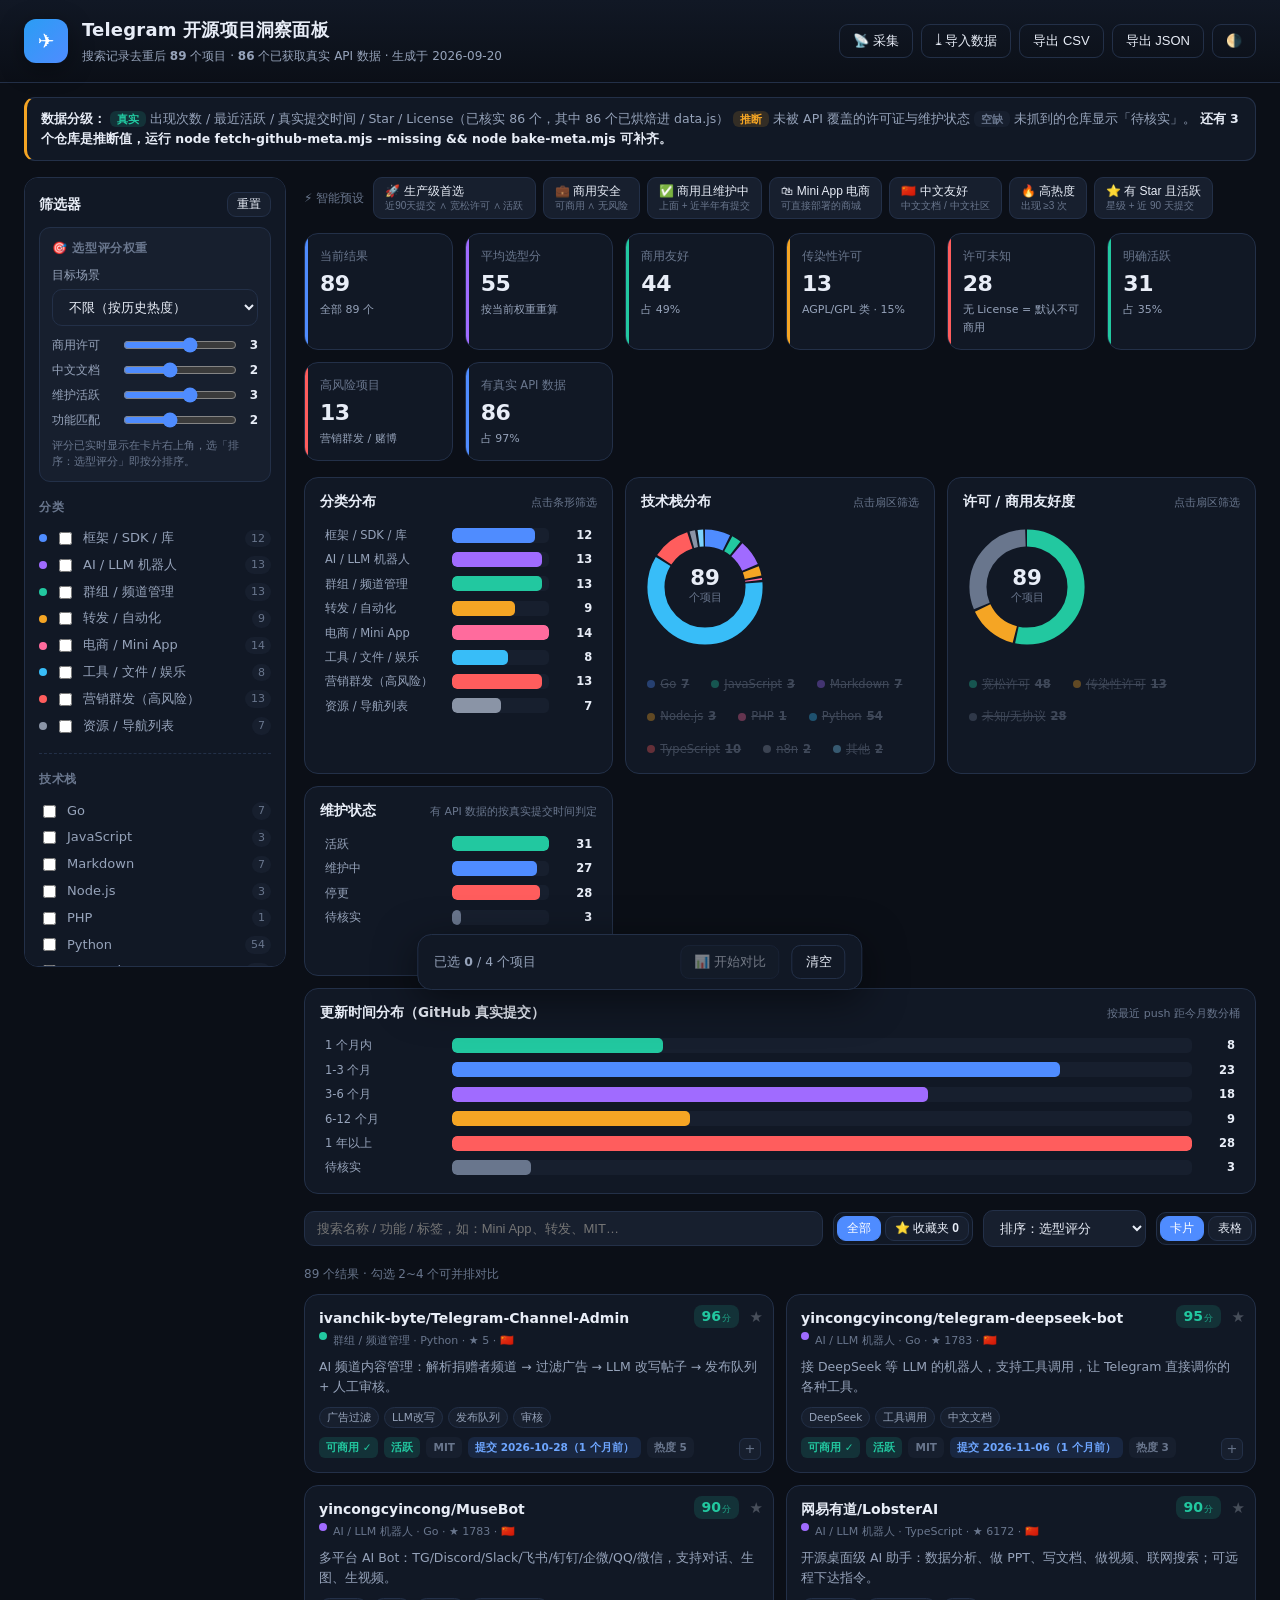
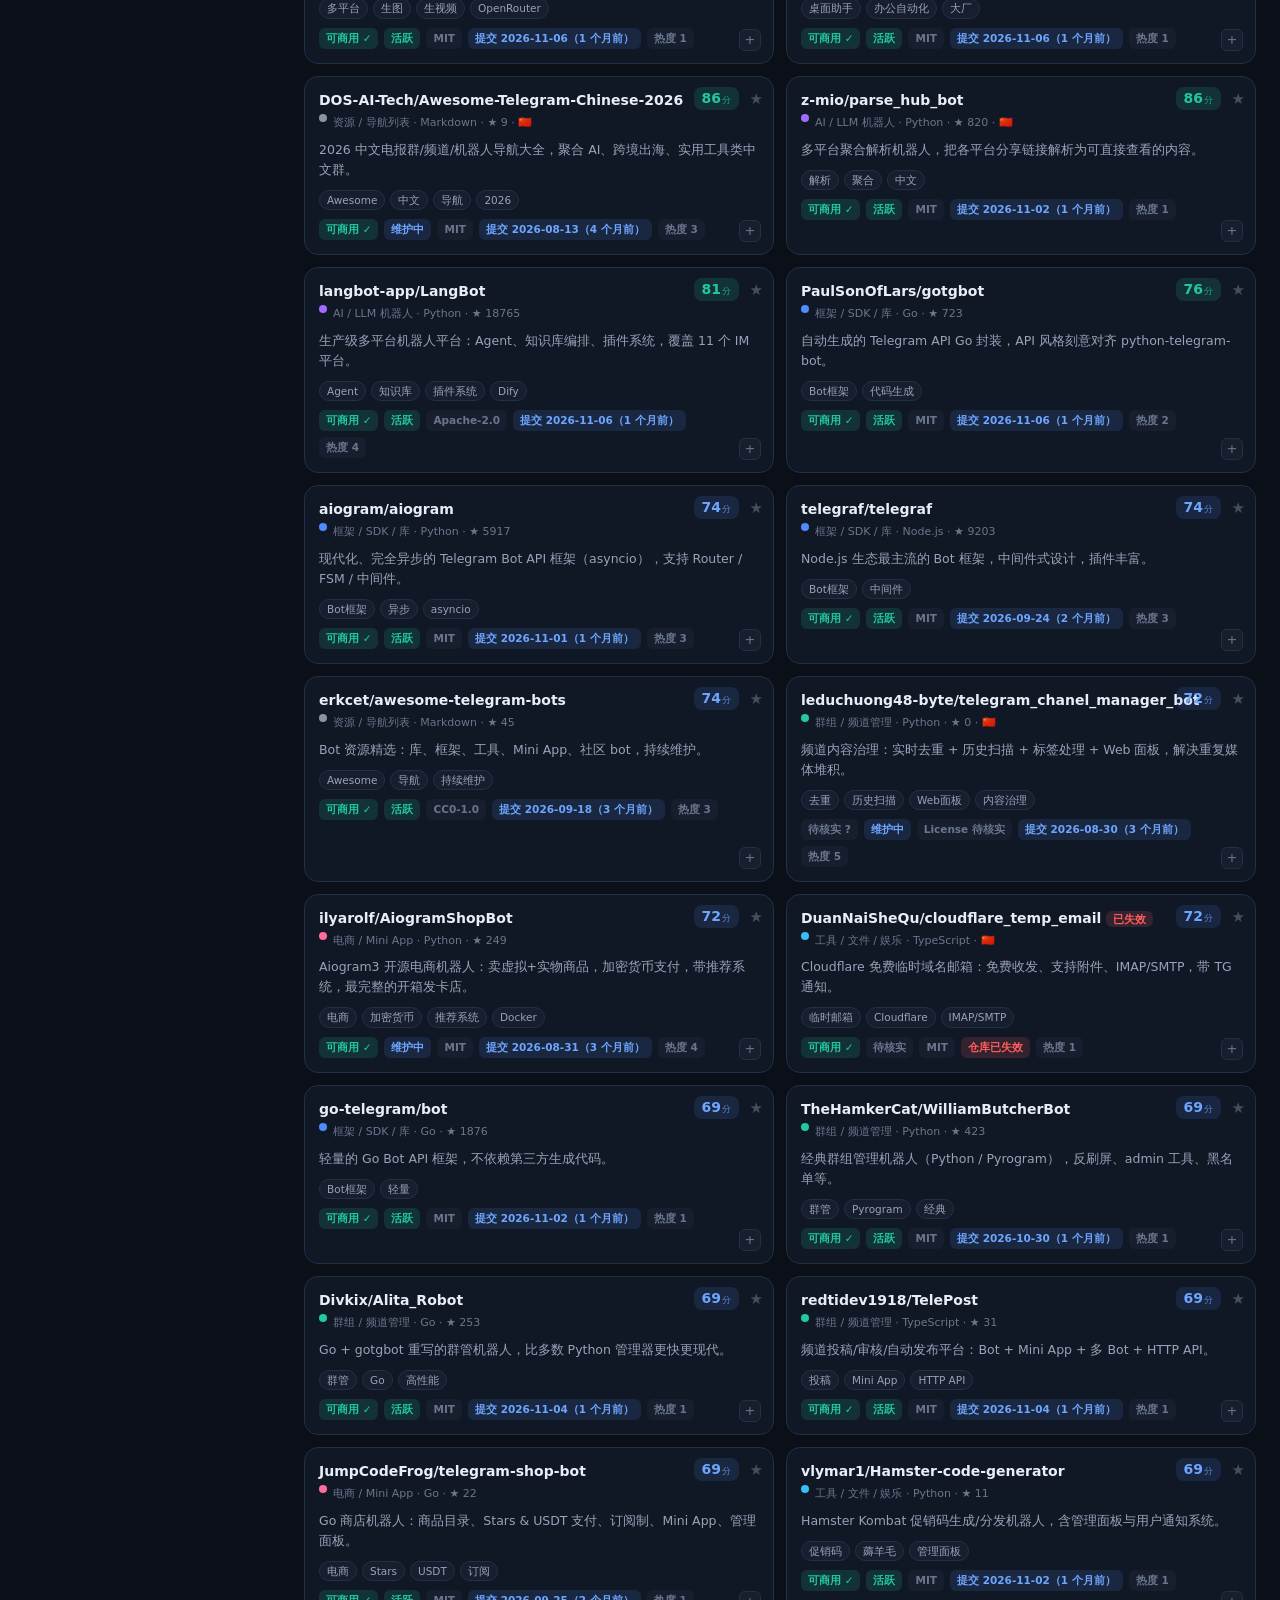
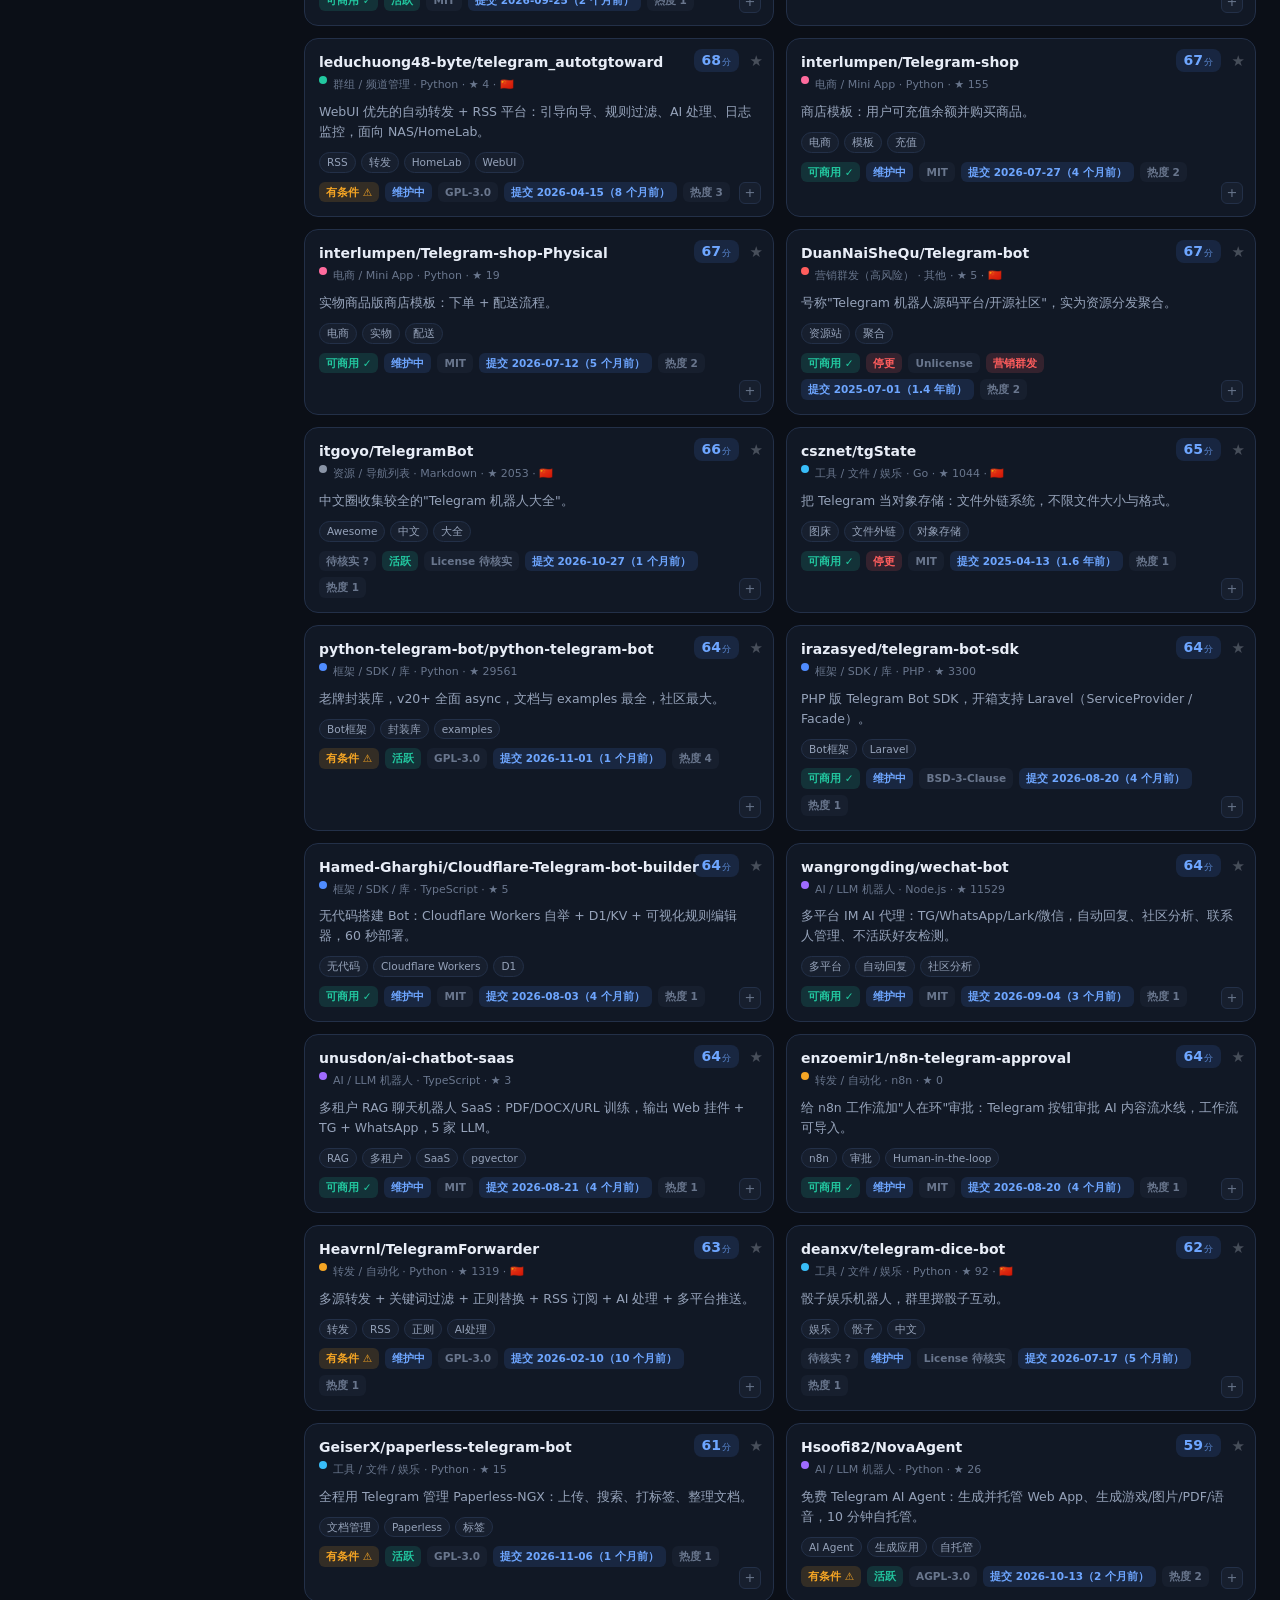
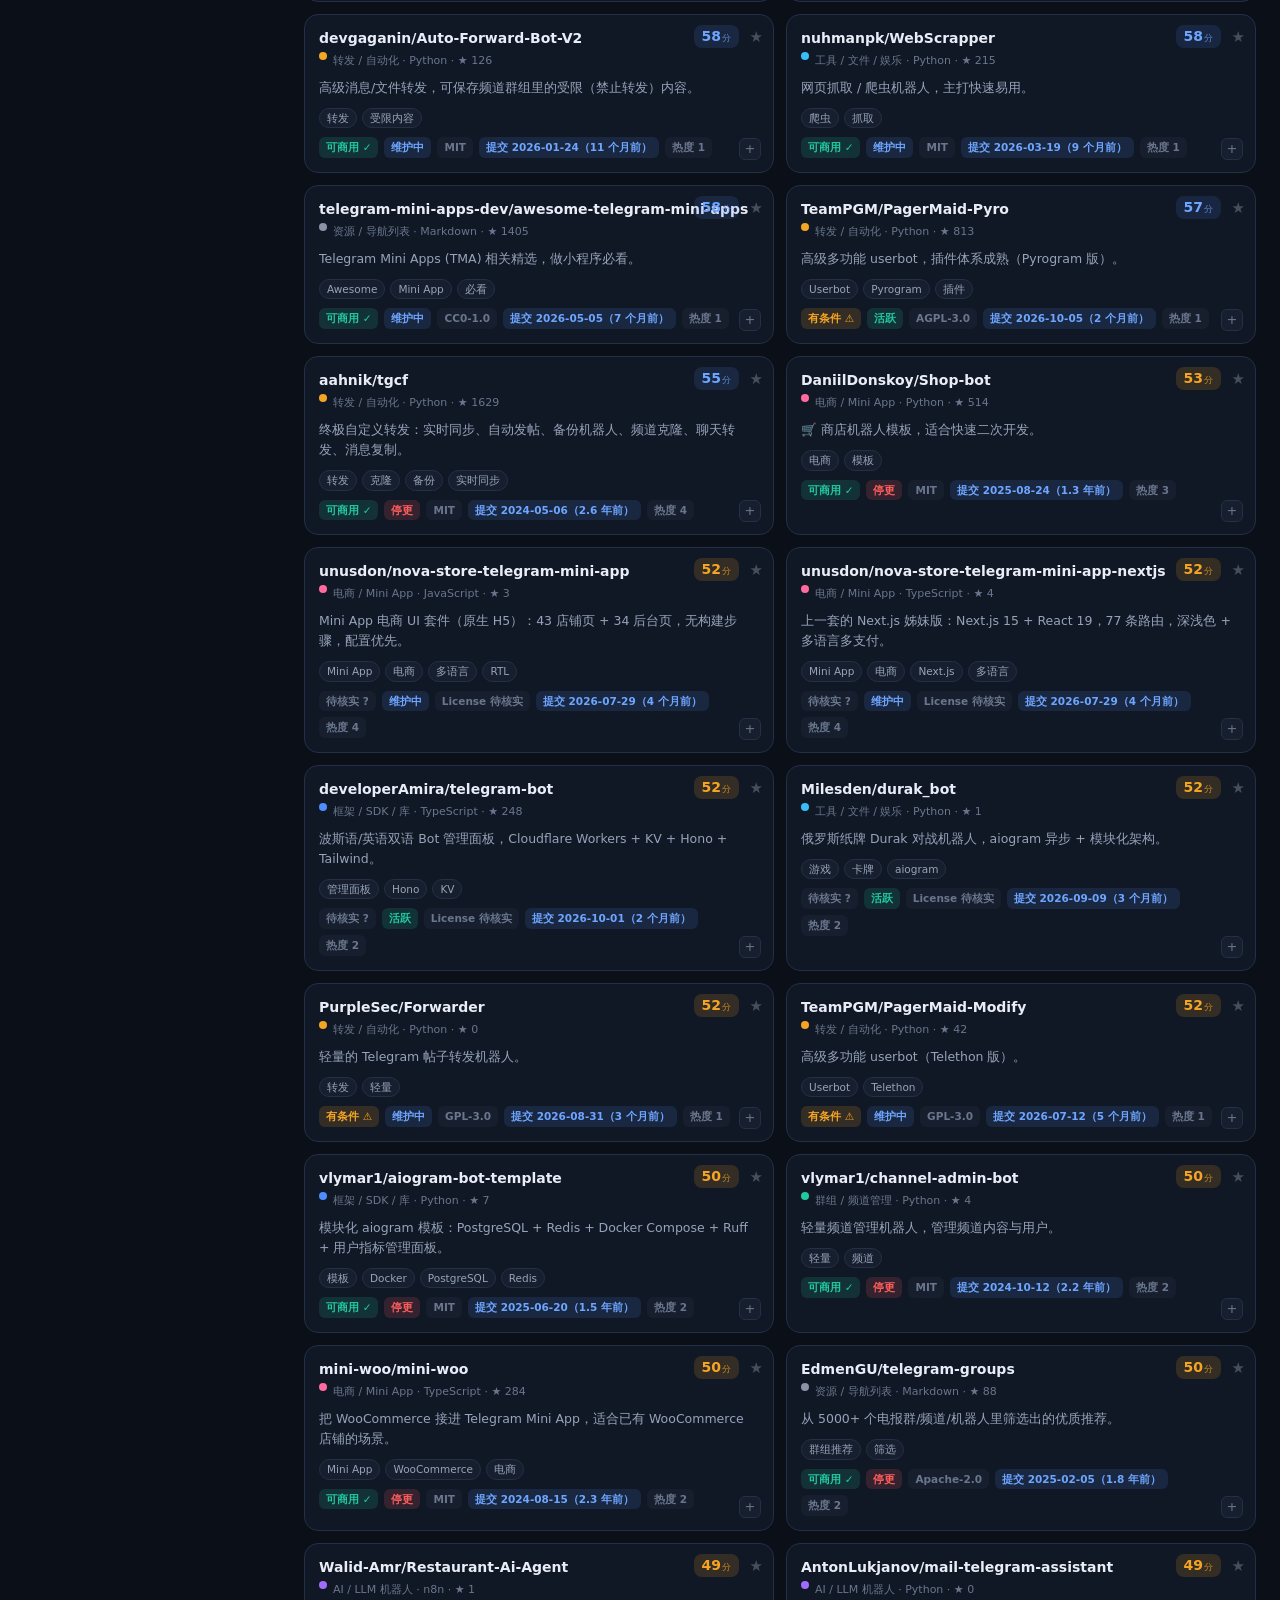
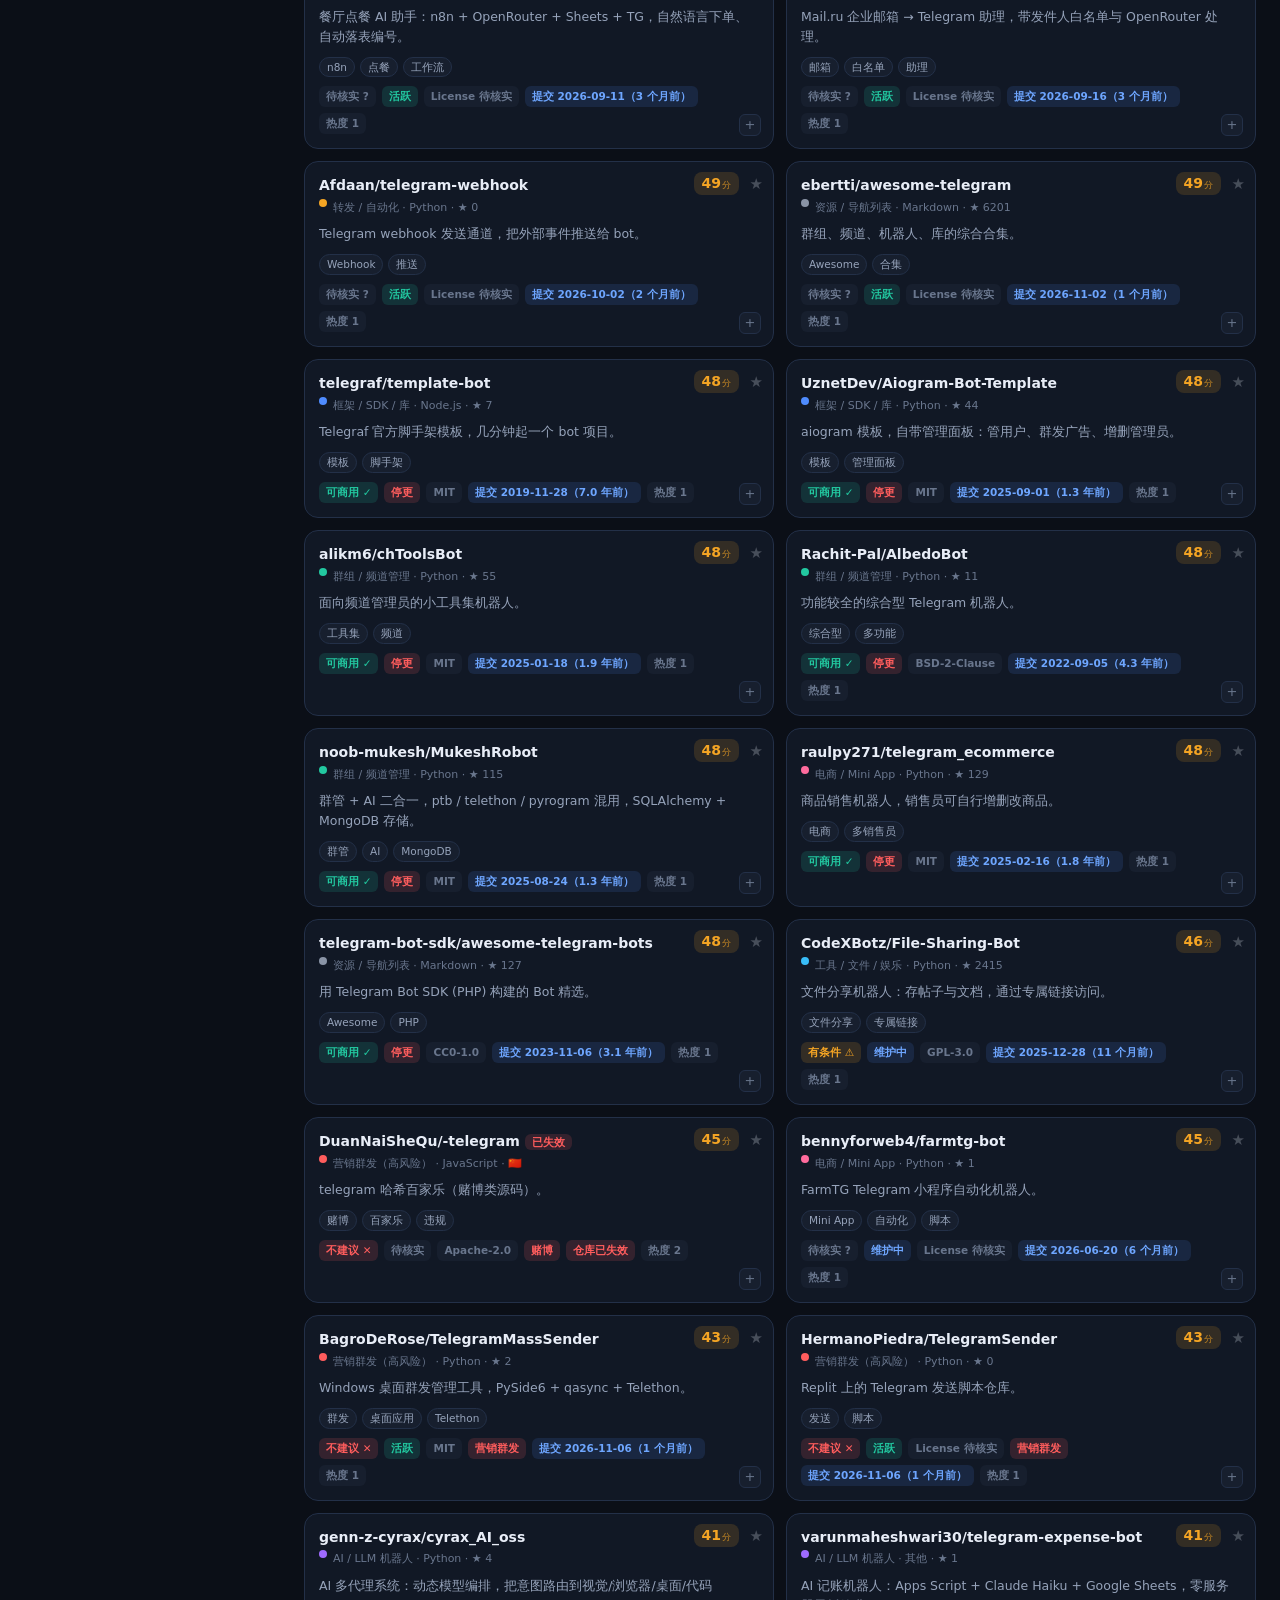
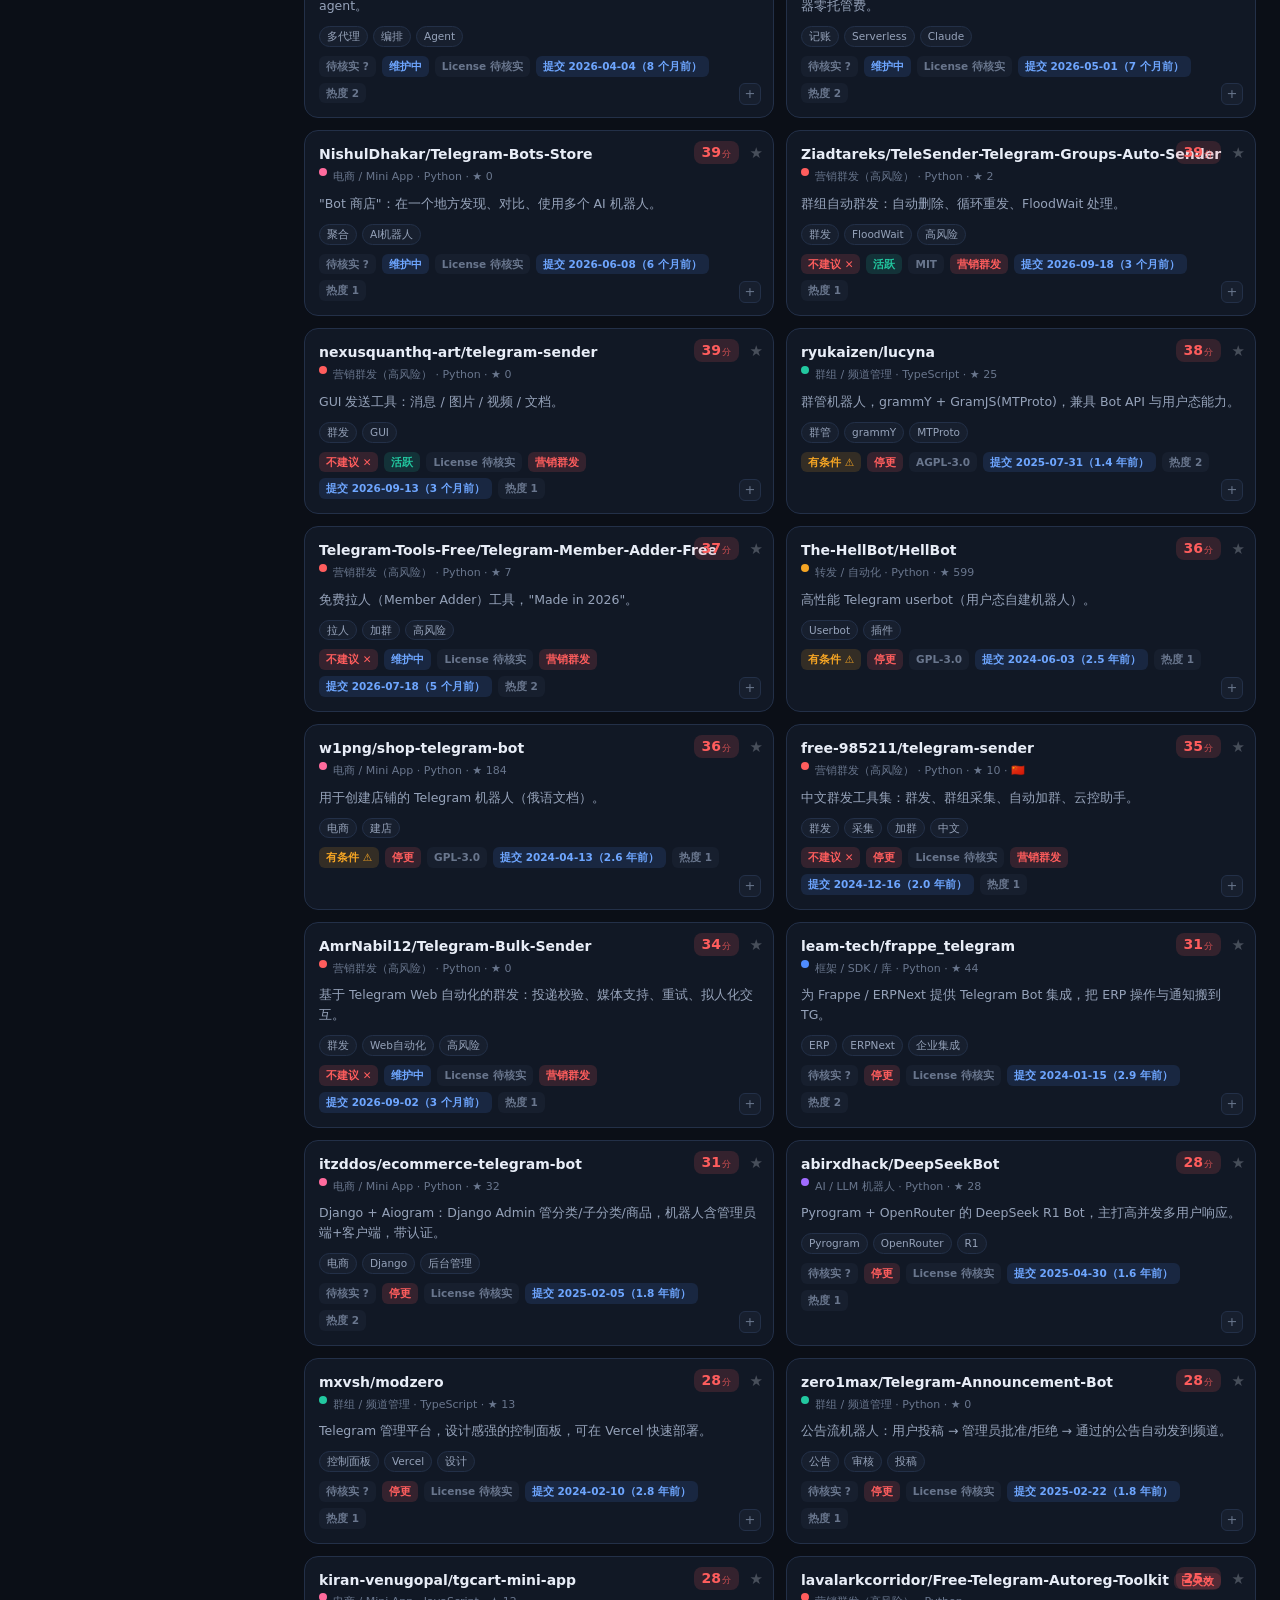
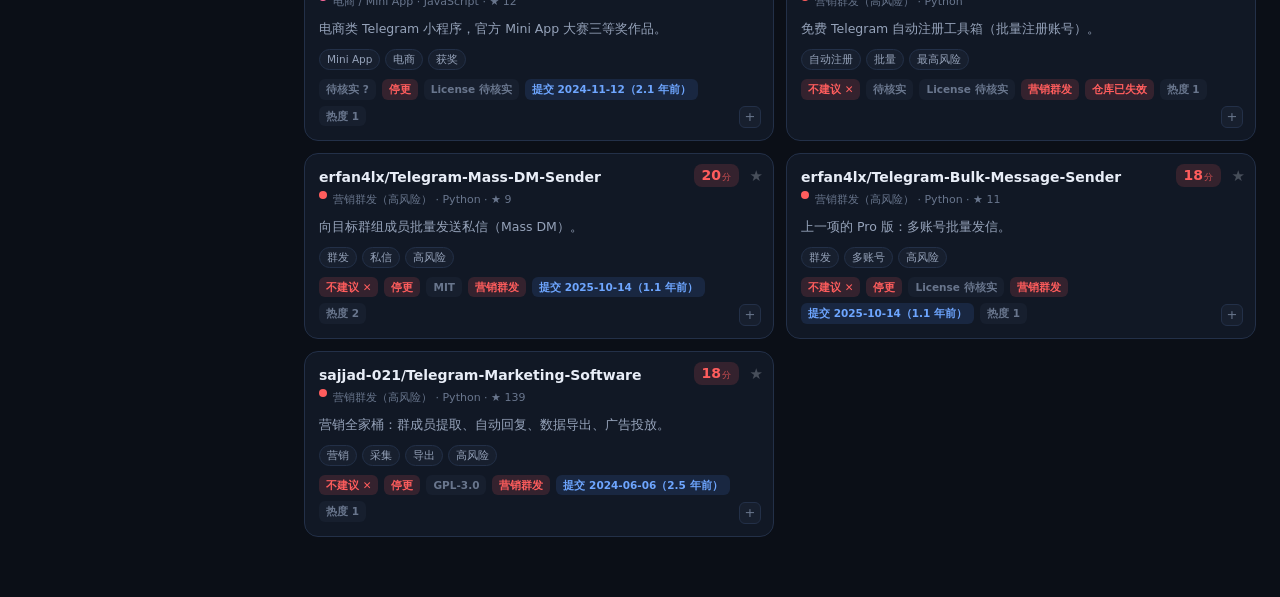
==== commit 866f2d1a: "deploy: 更新看板数据 2026-11-07 05:16" ====
--- a/index.html
+++ b/index.html
@@ -228,6 +228,7 @@
 
 <div class="toast" id="toast"></div>
 
+<script src="history.js"></script>
 <script src="data.js"></script>
 <script src="meta.generated.js"></script>
 <script src="app.js"></script>
--- a/styles.css
+++ b/styles.css
@@ -356,3 +356,9 @@
 }
 .toast.show{opacity:1;transform:translate(-50%,0)}
 
+
+/* Star 趋势迷你图（详情抽屉） */
+.sparkwrap{display:inline-block;vertical-align:middle;line-height:0;color:var(--accent2)}
+.spark{display:block}
+.up{color:var(--accent2)}
+.down{color:var(--danger)}
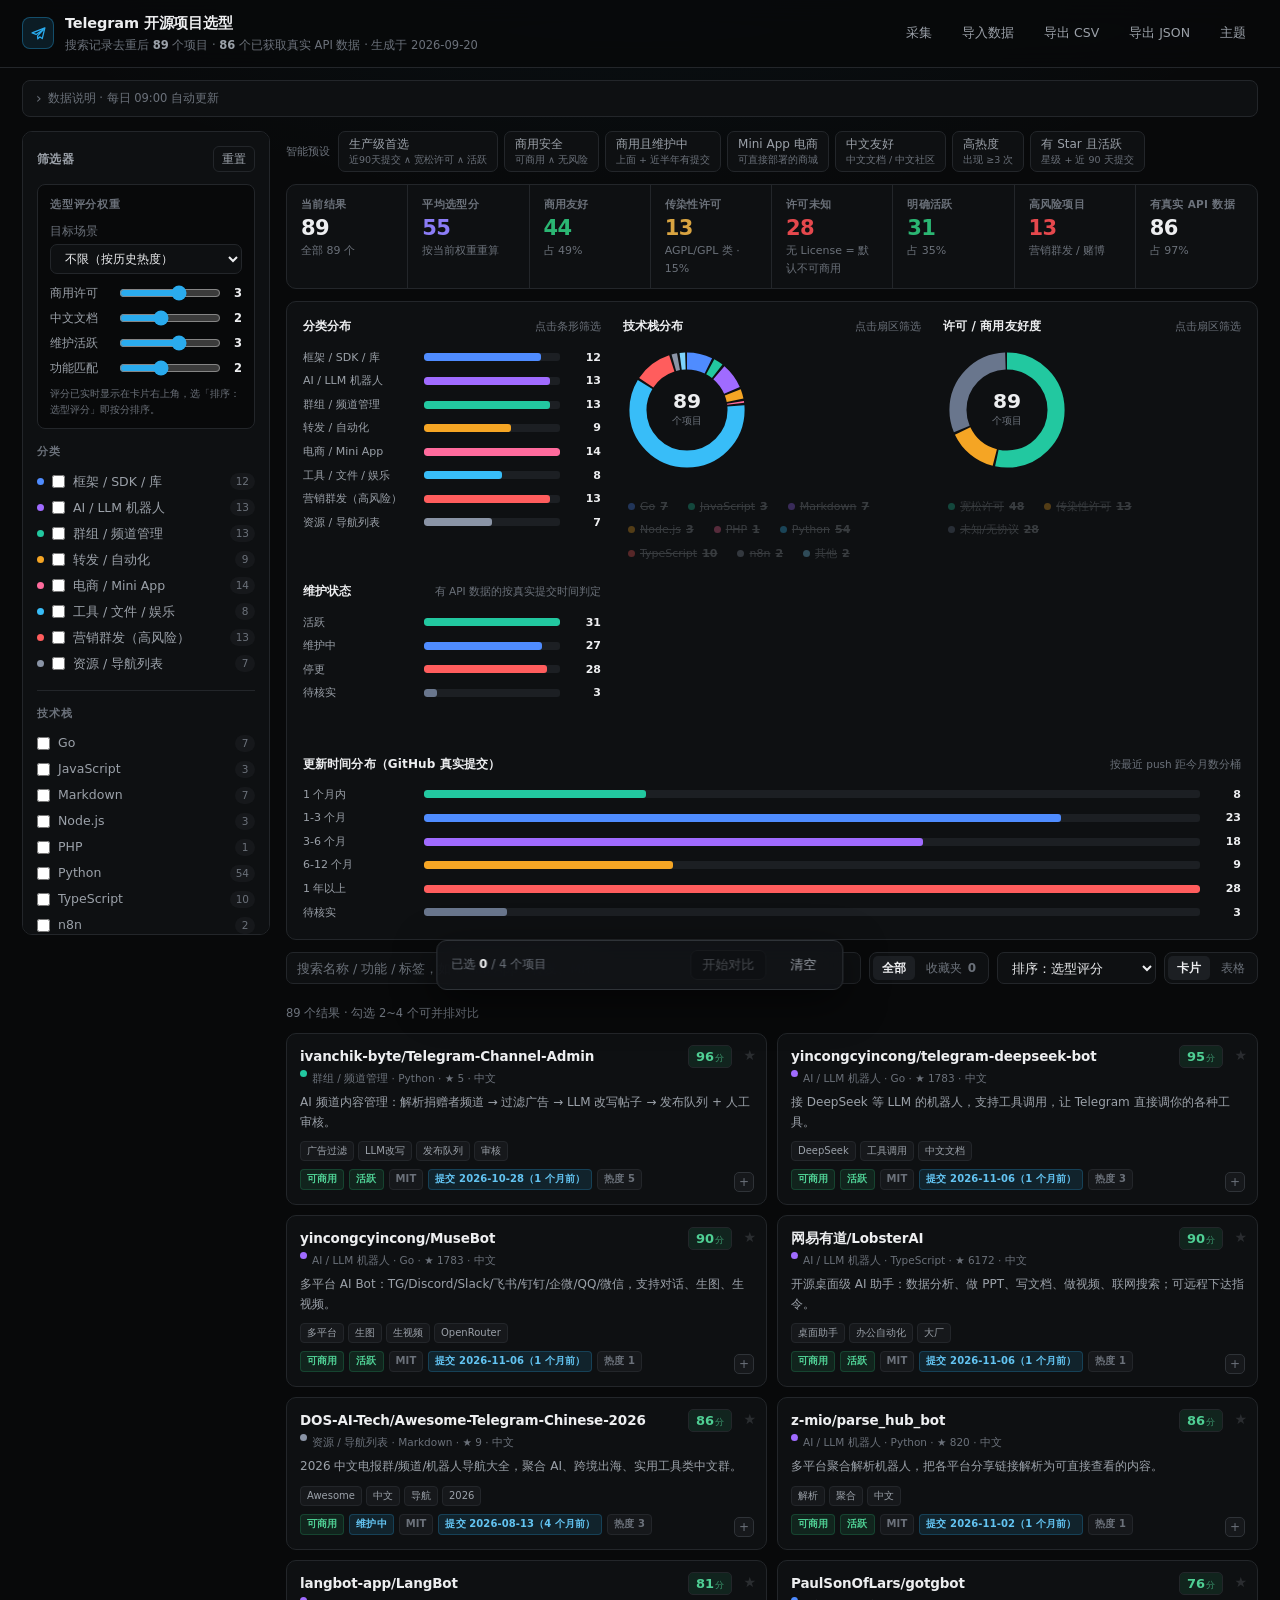
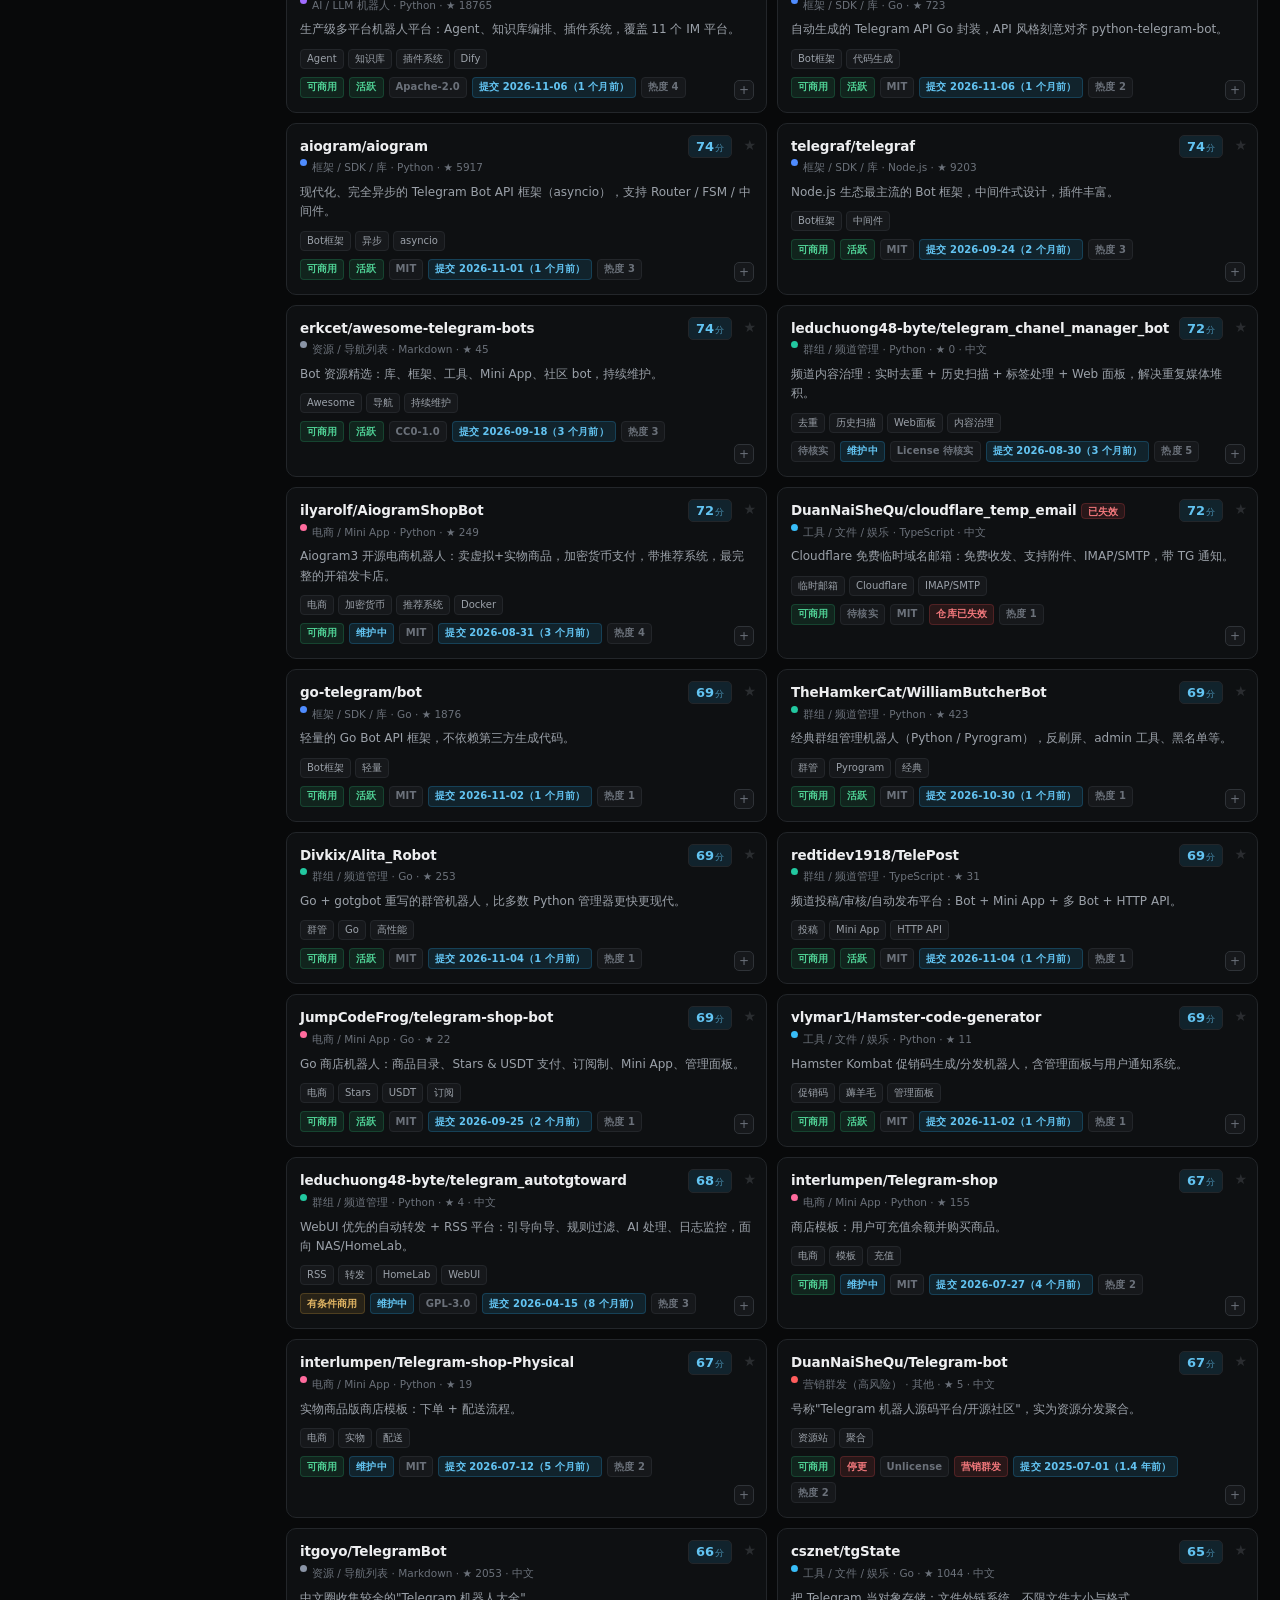
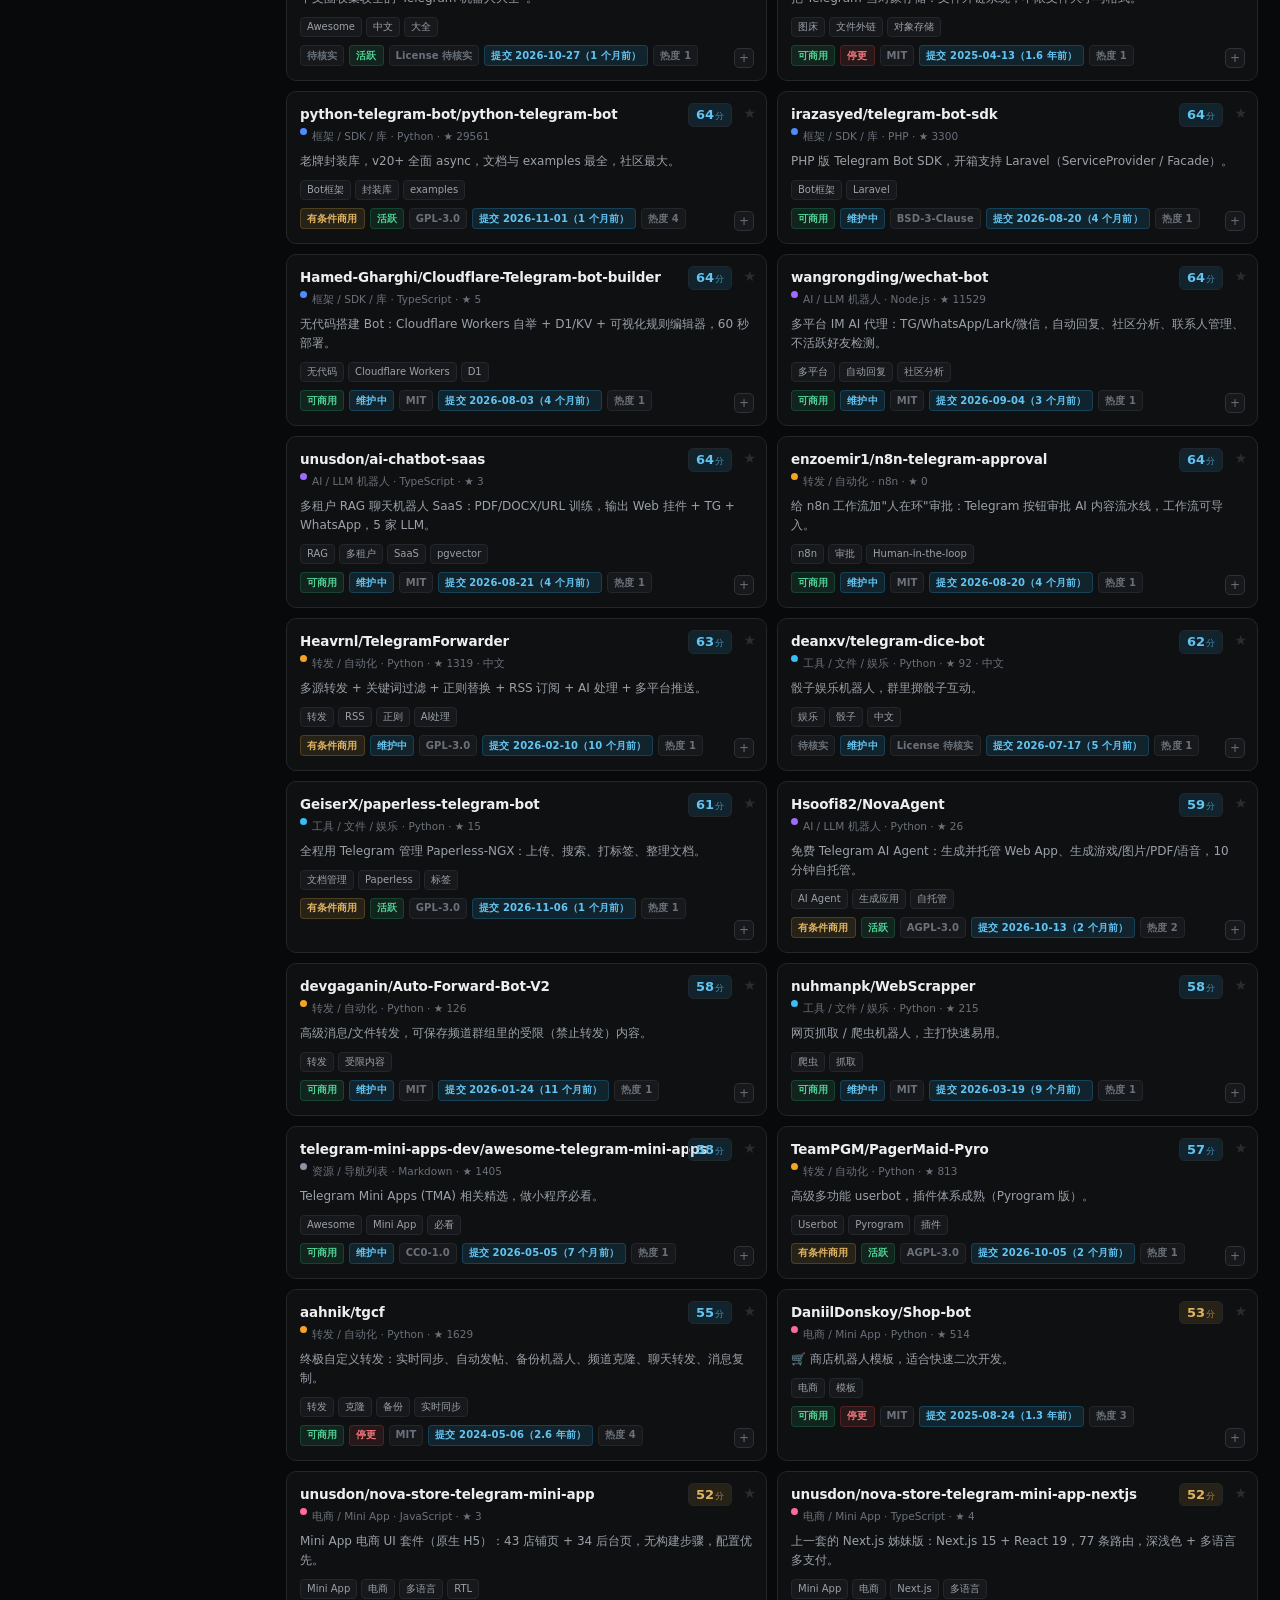
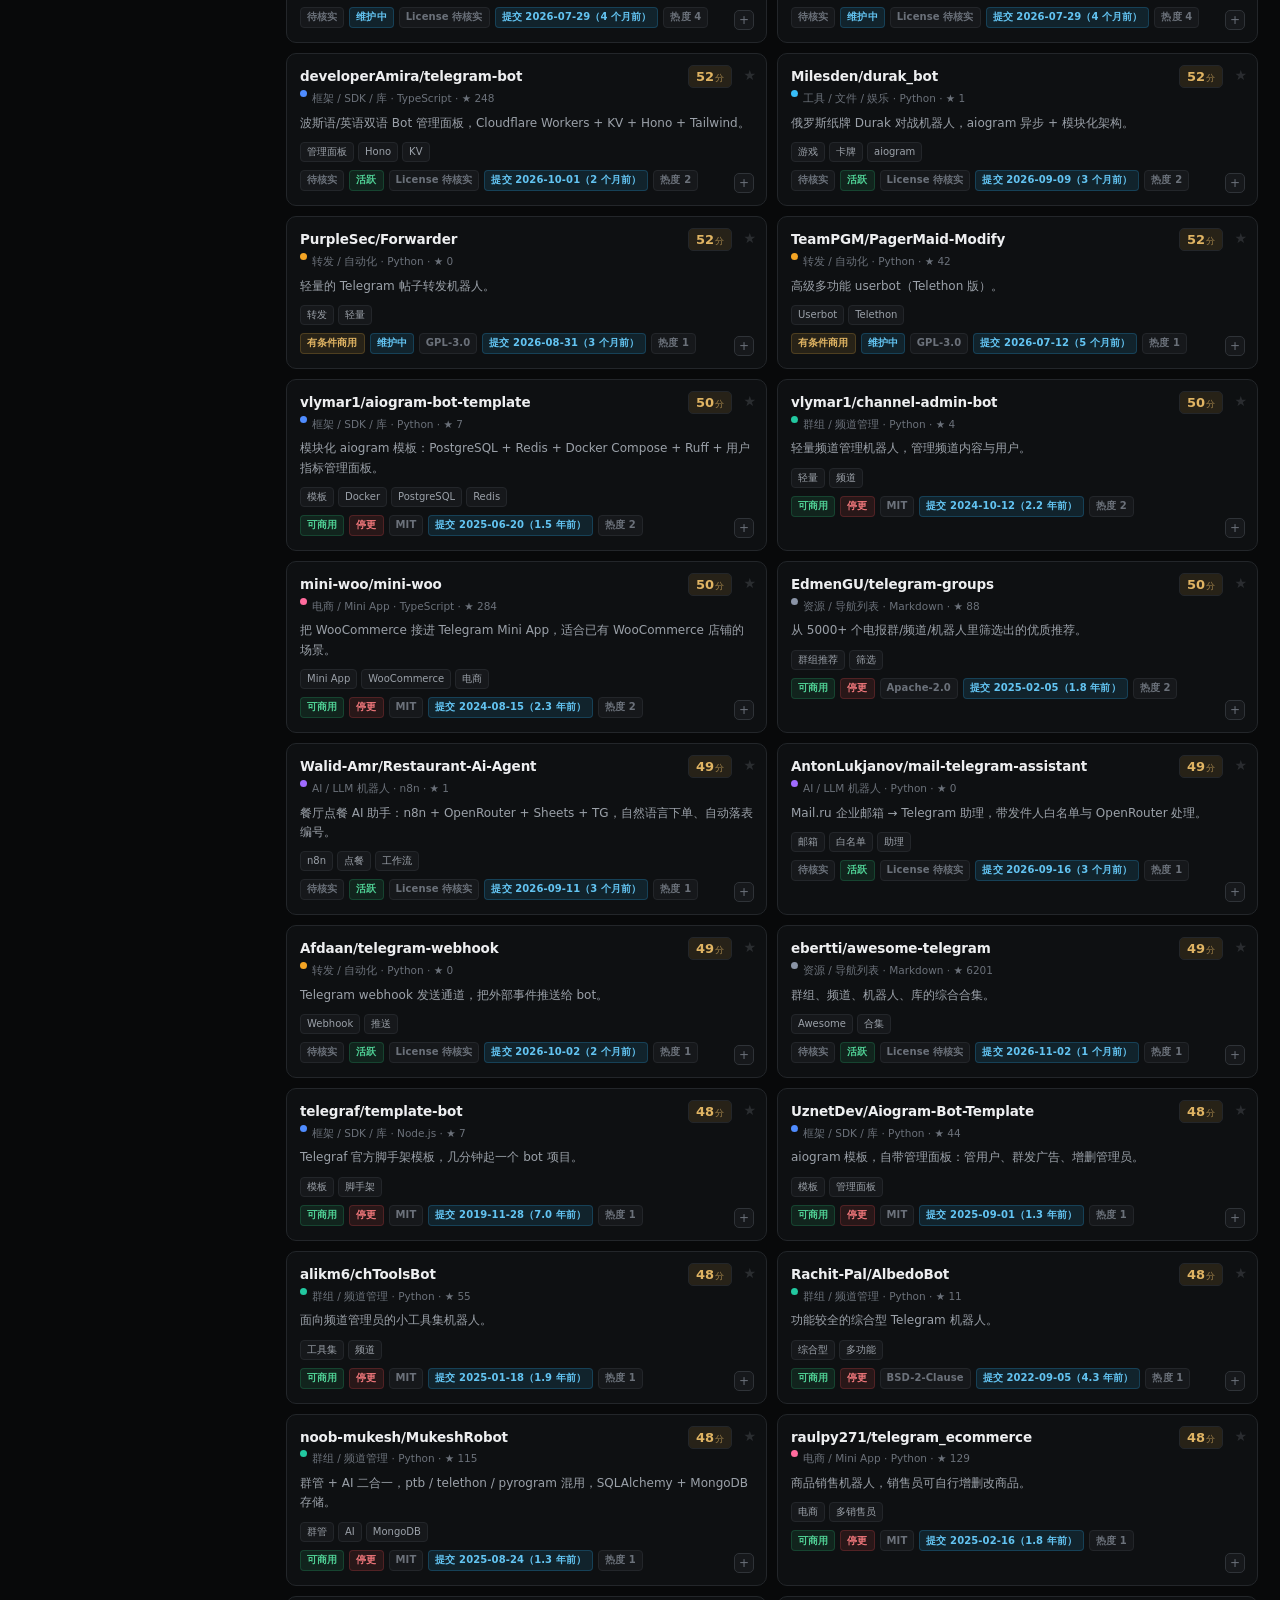
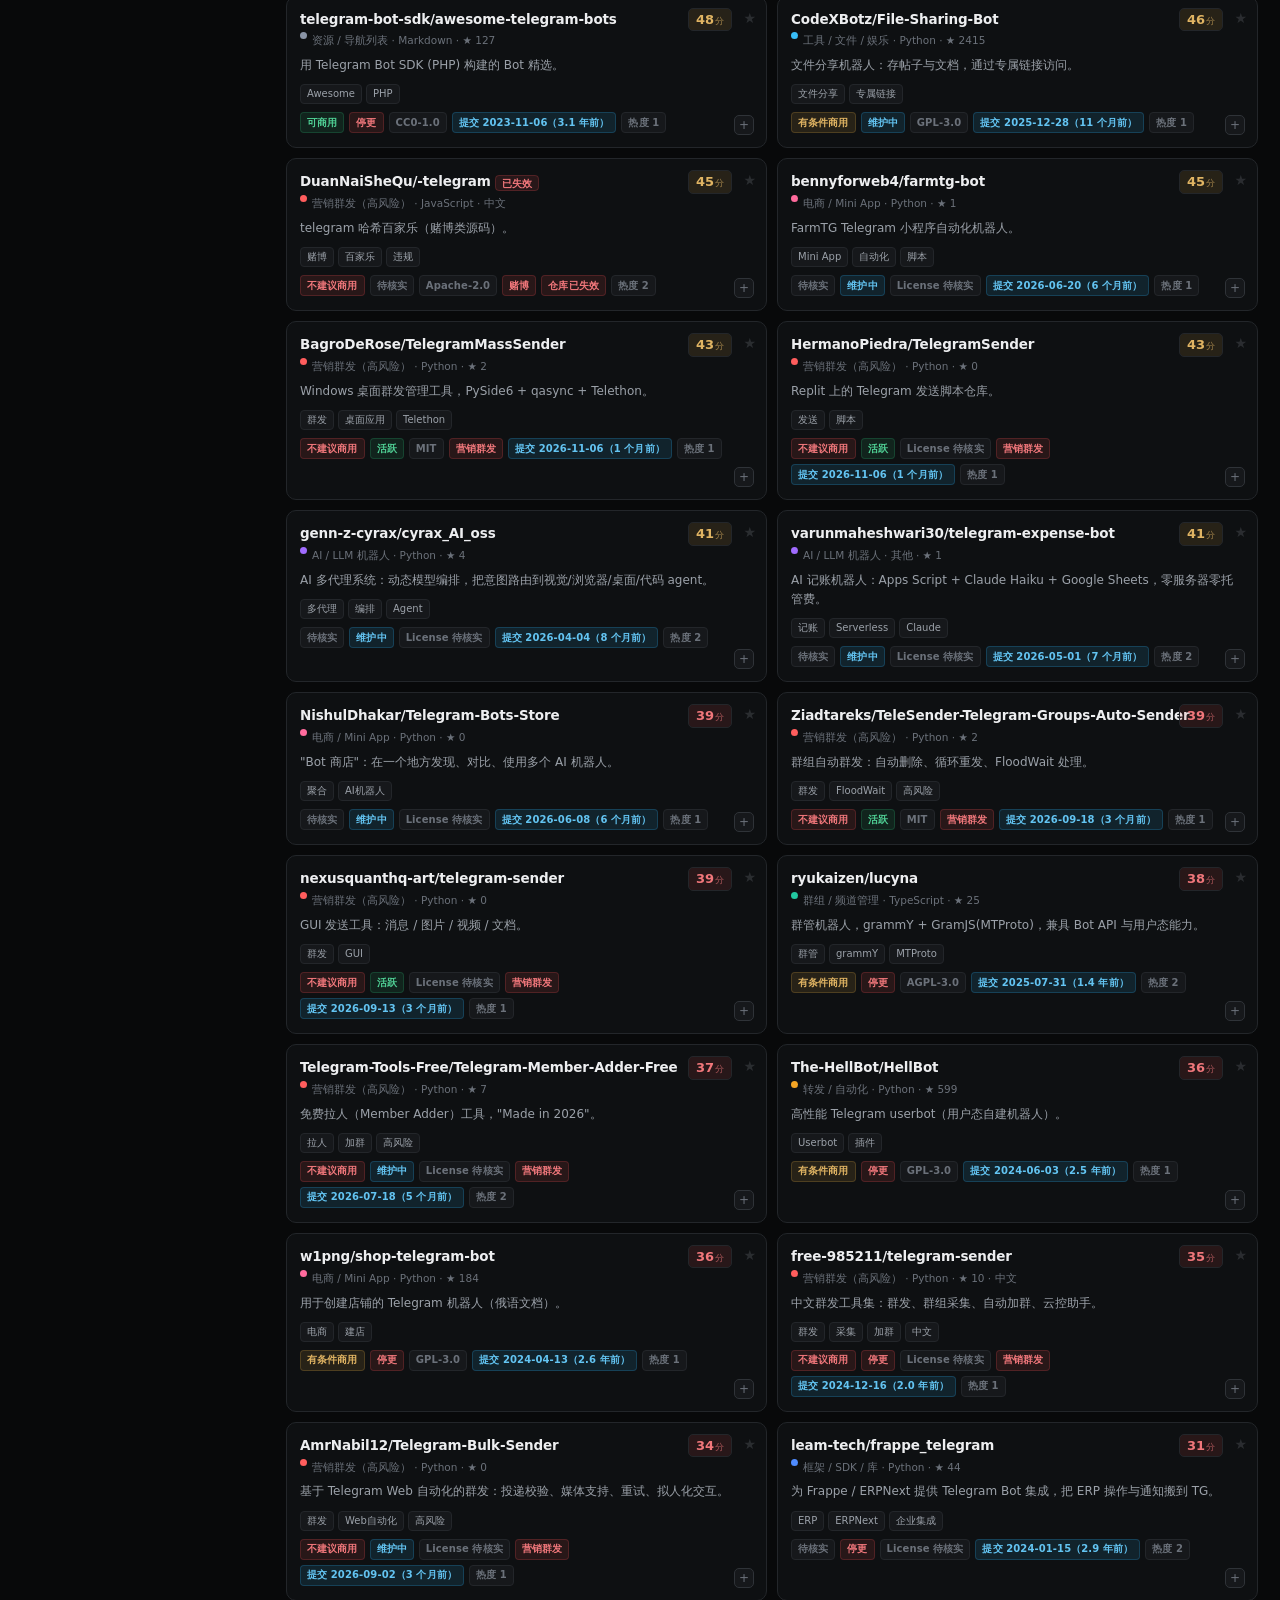
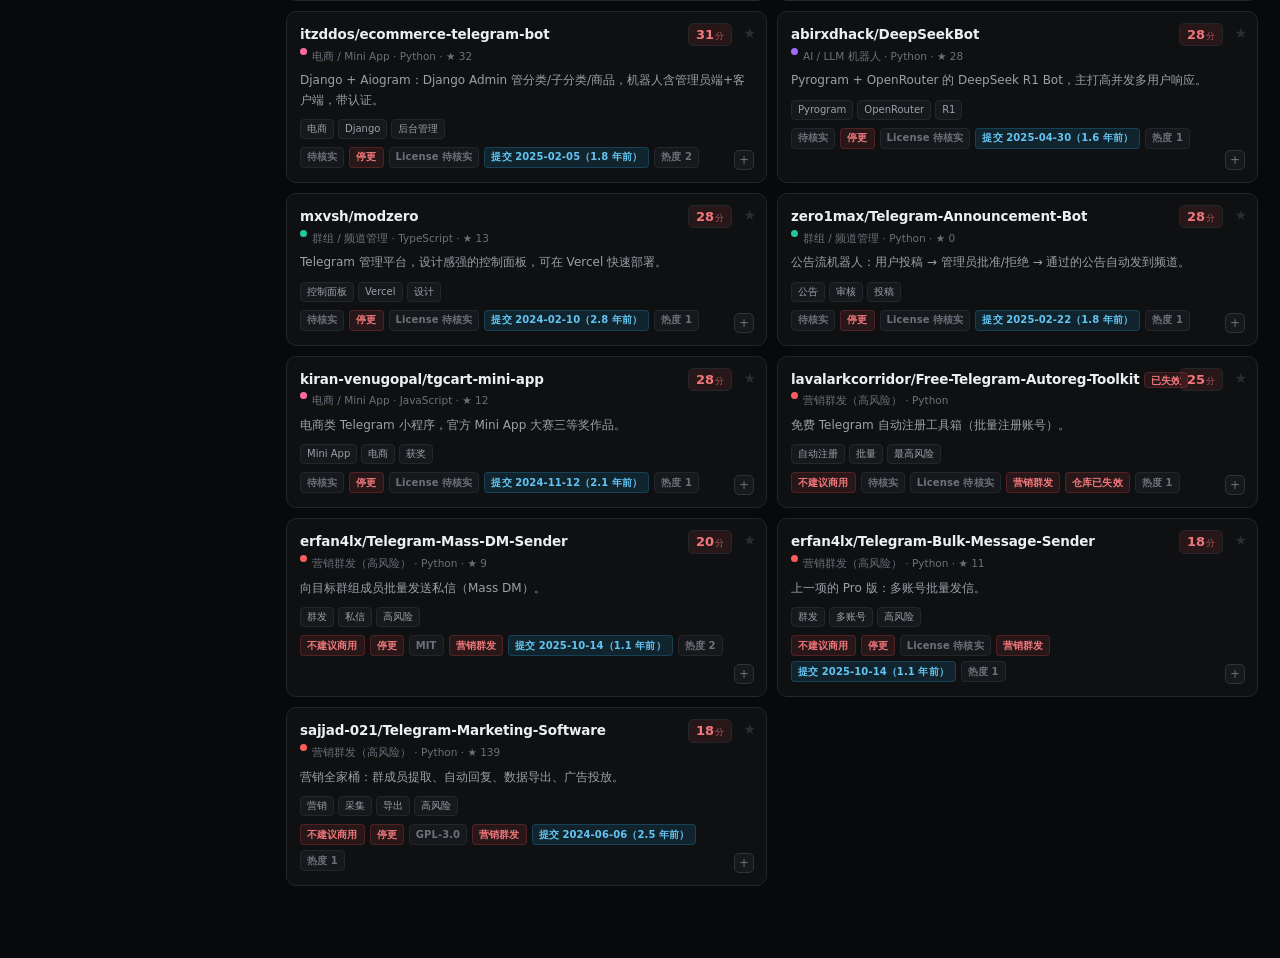
==== commit 71cbb8f3: "deploy: 更新看板数据 2026-11-07 05:36" ====
--- a/index.html
+++ b/index.html
@@ -10,31 +10,34 @@
 
 <header class="topbar">
   <div class="brand">
-    <span class="logo">✈</span>
+    <span class="logo"><svg width="17" height="17" viewBox="0 0 24 24" fill="none" stroke="currentColor" stroke-width="1.8" stroke-linejoin="round"><path d="M21 4 3 11.2l5.6 2.1L19 6.4l-8.3 8.9.3 4.3 2.7-2.9 3.6 2.5z"/></svg></span>
     <div>
-      <h1>Telegram 开源项目洞察面板</h1>
+      <h1>Telegram 开源项目选型</h1>
       <p class="sub">搜索记录去重后 <b id="totalCount">0</b> 个项目 ·
         <b id="metaCount">0</b> 个已获取真实 API 数据 ·
         生成于 2026-09-20</p>
     </div>
   </div>
   <div class="topbar-actions">
-    <button class="btn ghost" id="btnCollect" title="采集新项目">📡 采集</button>
-    <button class="btn ghost" id="btnMeta" title="导入 GitHub API 元数据 JSON">⤓ 导入数据</button>
+    <button class="btn ghost" id="btnCollect" title="采集新项目">采集</button>
+    <button class="btn ghost" id="btnMeta" title="导入 GitHub API 元数据 JSON">导入数据</button>
     <input type="file" id="fileMeta" accept=".js,.json" hidden>
     <button class="btn ghost" id="btnCsv">导出 CSV</button>
     <button class="btn ghost" id="btnJson">导出 JSON</button>
-    <button class="btn ghost" id="btnTheme">🌗</button>
+    <button class="btn ghost" id="btnTheme" title="切换主题">主题</button>
   </div>
 </header>
 
-<div class="notice" id="notice">
-  <b>数据分级：</b>
-  <span class="badge b-ok">真实</span> 出现次数 / 最近活跃 / <span id="noticeApi">API 抓取的更新时间·Star·License</span>
-  <span class="badge b-warn">推断</span> 未被 API 覆盖的许可证与维护状态
-  <span class="badge b-mute">空缺</span> 未抓到的仓库显示「待核实」。
-  <b id="noticeMissing"></b>
-</div>
+<details class="notice" id="notice">
+  <summary>数据说明 · 每日 09:00 自动更新</summary>
+  <div class="notice-body">
+    <b>数据分级：</b>
+    <span class="badge b-ok">真实</span> 出现次数 / 最近活跃 / <span id="noticeApi">API 抓取的更新时间·Star·License</span>
+    <span class="badge b-warn">推断</span> 未被 API 覆盖的许可证与维护状态
+    <span class="badge b-mute">空缺</span> 未抓到的仓库显示「待核实」。
+    <b id="noticeMissing"></b>
+  </div>
+</details>
 
 <main class="layout">
   <!-- ================= 侧边栏 ================= -->
@@ -46,7 +49,7 @@
 
     <!-- 选型评分 -->
     <div class="filter-group score-panel">
-      <h4>🎯 选型评分权重</h4>
+      <h4>选型评分权重</h4>
       <label class="lbl">目标场景
         <select id="scenario"></select>
       </label>
@@ -68,9 +71,9 @@
     <div class="filter-group">
       <h4>快捷开关</h4>
       <label class="chk"><input type="checkbox" id="excludeRisk"> 排除营销 / 赌博类</label>
-      <label class="chk"><input type="checkbox" id="favOnly"> 仅看收藏 ⭐</label>
-      <label class="chk"><input type="checkbox" id="noteOnly"> 仅看写过备注 📝</label>
-      <label class="chk"><input type="checkbox" id="verifiedOnly"> 仅看已有真实数据 ✓</label>
+      <label class="chk"><input type="checkbox" id="favOnly"> 仅看收藏</label>
+      <label class="chk"><input type="checkbox" id="noteOnly"> 仅看有备注</label>
+      <label class="chk"><input type="checkbox" id="verifiedOnly"> 仅看真实数据</label>
     </div>
   </aside>
 
@@ -78,14 +81,14 @@
   <section class="content">
 
     <div class="presets">
-      <span class="presets-label">⚡ 智能预设</span>
-      <button class="btn tiny" data-preset="prod">🚀 生产级首选<small>近90天提交 ∧ 宽松许可 ∧ 活跃</small></button>
-      <button class="btn tiny" data-preset="commercial">💼 商用安全<small>可商用 ∧ 无风险</small></button>
-      <button class="btn tiny" data-preset="commercialActive">✅ 商用且维护中<small>上面 + 近半年有提交</small></button>
-      <button class="btn tiny" data-preset="miniapp">🛍 Mini App 电商<small>可直接部署的商城</small></button>
-      <button class="btn tiny" data-preset="chinese">🇨🇳 中文友好<small>中文文档 / 中文社区</small></button>
-      <button class="btn tiny" data-preset="hot">🔥 高热度<small>出现 ≥3 次</small></button>
-      <button class="btn tiny" data-preset="starred">⭐ 有 Star 且活跃<small>星级 + 近 90 天提交</small></button>
+      <span class="presets-label">智能预设</span>
+      <button class="btn tiny" data-preset="prod">生产级首选<small>近90天提交 ∧ 宽松许可 ∧ 活跃</small></button>
+      <button class="btn tiny" data-preset="commercial">商用安全<small>可商用 ∧ 无风险</small></button>
+      <button class="btn tiny" data-preset="commercialActive">商用且维护中<small>上面 + 近半年有提交</small></button>
+      <button class="btn tiny" data-preset="miniapp">Mini App 电商<small>可直接部署的商城</small></button>
+      <button class="btn tiny" data-preset="chinese">中文友好<small>中文文档 / 中文社区</small></button>
+      <button class="btn tiny" data-preset="hot">高热度<small>出现 ≥3 次</small></button>
+      <button class="btn tiny" data-preset="starred">有 Star 且活跃<small>星级 + 近 90 天提交</small></button>
     </div>
 
     <div class="stats" id="stats"></div>
@@ -117,7 +120,7 @@
       <input type="search" id="search" placeholder="搜索名称 / 功能 / 标签，如：Mini App、转发、MIT…">
       <div class="viewtoggle" id="modeToggle">
         <button class="btn tiny active" data-mode="all">全部</button>
-        <button class="btn tiny" data-mode="fav">⭐ 收藏夹 <b id="favCount">0</b></button>
+        <button class="btn tiny" data-mode="fav">收藏夹 <b id="favCount">0</b></button>
       </div>
       <select id="sort">
         <option value="score">排序：选型评分</option>
@@ -145,7 +148,7 @@
 <div class="compare-bar" id="compareBar">
   <div class="cbinfo">已选 <b id="cmpCount">0</b> / 4 个项目</div>
   <div class="cbnames" id="cmpNames"></div>
-  <button class="btn" id="btnCompare">📊 开始对比</button>
+  <button class="btn" id="btnCompare">开始对比</button>
   <button class="btn ghost" id="btnCmpClear">清空</button>
 </div>
 
@@ -157,7 +160,7 @@
 <div class="modal-mask" id="cmpMask">
   <div class="modal wide-modal">
     <div class="modal-head">
-      <h3>📊 项目并排对比</h3>
+      <h3>项目并排对比</h3>
       <div>
         <button class="btn tiny" id="btnCmpMd">复制为 Markdown</button>
         <button class="btn tiny" id="btnCmpCsv">导出 CSV</button>
@@ -172,7 +175,7 @@
 <div class="modal-mask" id="colMask">
   <div class="modal">
     <div class="modal-head">
-      <h3>📡 采集新项目</h3>
+      <h3>采集新项目</h3>
       <button class="btn tiny ghost" data-close="colMask">✕</button>
     </div>
     <div class="tabs">
@@ -207,7 +210,7 @@
           </select></label>
         </div>
         <div class="colrow">
-          <button class="btn" id="btnSearch">🔍 搜索 GitHub</button>
+          <button class="btn" id="btnSearch">搜索 GitHub</button>
           <span class="hint">未认证配额：搜索 10 次/分钟，结果直接进候选池</span>
         </div>
         <div id="colApiResult"></div>
--- a/styles.css
+++ b/styles.css
@@ -1,297 +1,383 @@
 /* ============ 主题变量 ============ */
 :root{
-  --bg:#0b0f17; --bg2:#111825; --bg3:#171f2e; --line:#233048;
-  --fg:#e8edf7; --fg2:#96a3ba; --fg3:#69768d;
-  --accent:#4f8cff; --accent2:#22c8a0; --warn:#f5a524; --danger:#ff5d5d;
-  --shadow:0 6px 24px rgba(0,0,0,.35);
-  --radius:14px;
+  /* 中性近黑：降低蓝色偏色，让内容本身成为焦点 */
+  --bg:#08090a; --bg2:#0e1012; --bg3:#16181b; --bg4:#1c1f23;
+  --line:#23262a; --line2:#2f3338;
+  --fg:#edeef0; --fg2:#9ba1a9; --fg3:#6b717a;
+  /* 单一强调色（Telegram 蓝），状态色统一降饱和 */
+  --accent:#2aabee; --accent-dim:rgba(42,171,238,.12);
+  --accent2:#2bb673; --warn:#d9a441; --danger:#e5484d; --violet:#8b7cf6;
+  --shadow:0 10px 30px rgba(0,0,0,.45);
+  --radius:10px;
 }
 [data-theme="light"]{
-  --bg:#f4f6fb; --bg2:#ffffff; --bg3:#eef1f8; --line:#dde3ef;
-  --fg:#131a26; --fg2:#5b6880; --fg3:#8a94a6;
-  --shadow:0 4px 18px rgba(20,30,60,.08);
+  --bg:#f7f8fa; --bg2:#ffffff; --bg3:#f1f3f6; --bg4:#e8ebef;
+  --line:#e3e6eb; --line2:#d3d8df;
+  --fg:#14171a; --fg2:#5b636d; --fg3:#8b939d;
+  --accent:#0f8fd6; --accent-dim:rgba(15,143,214,.09);
+  --accent2:#1a9a63; --warn:#b7791f; --danger:#d13438; --violet:#6f5bd6;
+  --shadow:0 6px 20px rgba(16,24,40,.07);
 }
 
 *{box-sizing:border-box}
 html,body{margin:0;padding:0}
 body{
-  background:var(--bg); color:var(--fg);
-  font:14px/1.6 -apple-system,BlinkMacSystemFont,"PingFang SC","Hiragino Sans GB","Microsoft YaHei",system-ui,sans-serif;
+  background:
+    radial-gradient(1100px 520px at 50% -12%, rgba(42,171,238,.055), transparent 62%),
+    var(--bg);
+  background-attachment:fixed;
+  color:var(--fg);
+  font:13.5px/1.6 "SF Pro Text",-apple-system,BlinkMacSystemFont,"PingFang SC","Hiragino Sans GB","Microsoft YaHei",system-ui,sans-serif;
   -webkit-font-smoothing:antialiased;
-}
-code{background:var(--bg3);padding:1px 5px;border-radius:5px;font-size:12px}
+  font-variant-numeric:tabular-nums;
+}
+code{background:var(--bg3);padding:1px 5px;border-radius:4px;font-size:12px;font-family:ui-monospace,SFMono-Regular,Menlo,monospace}
 a{color:var(--accent);text-decoration:none}
 a:hover{text-decoration:underline}
+::selection{background:var(--accent-dim);color:var(--fg)}
+::-webkit-scrollbar{width:10px;height:10px}
+::-webkit-scrollbar-thumb{background:var(--line2);border-radius:6px;border:2px solid var(--bg)}
+::-webkit-scrollbar-thumb:hover{background:#3d434b}
+::-webkit-scrollbar-track{background:transparent}
 
 /* ============ 顶栏 ============ */
 .topbar{
   display:flex;justify-content:space-between;align-items:center;gap:16px;flex-wrap:wrap;
-  padding:16px 24px;background:linear-gradient(180deg,var(--bg2),var(--bg));
+  padding:12px 22px;background:rgba(8,9,10,.82);backdrop-filter:blur(14px);-webkit-backdrop-filter:blur(14px);
   border-bottom:1px solid var(--line);position:sticky;top:0;z-index:50;
 }
-.brand{display:flex;align-items:center;gap:14px}
+[data-theme="light"] .topbar{background:rgba(255,255,255,.86)}
+.brand{display:flex;align-items:center;gap:11px;min-width:0}
 .logo{
-  width:44px;height:44px;border-radius:12px;display:grid;place-items:center;font-size:20px;
-  background:linear-gradient(135deg,#2a9df4,#4f8cff);color:#fff;box-shadow:var(--shadow);
-}
-.topbar h1{margin:0;font-size:18px;letter-spacing:.2px}
-.sub{margin:2px 0 0;font-size:12px;color:var(--fg2)}
-.topbar-actions{display:flex;gap:8px;flex-wrap:wrap}
+  width:32px;height:32px;border-radius:8px;display:grid;place-items:center;font-size:16px;flex:none;
+  background:var(--accent-dim);border:1px solid rgba(42,171,238,.35);color:var(--accent);
+}
+.topbar h1{margin:0;font-size:14.5px;font-weight:600;letter-spacing:-.01em}
+.sub{margin:1px 0 0;font-size:11.5px;color:var(--fg3);white-space:nowrap;overflow:hidden;text-overflow:ellipsis}
+.sub b{color:var(--fg2);font-weight:600}
+.topbar-actions{display:flex;gap:6px;flex-wrap:wrap}
 
 .btn{
-  background:var(--bg3);color:var(--fg);border:1px solid var(--line);
-  padding:7px 13px;border-radius:9px;cursor:pointer;font-size:13px;transition:.15s;
-}
-.btn:hover{border-color:var(--accent);color:var(--accent)}
-.btn.ghost{background:transparent}
-.btn.tiny{padding:3px 9px;font-size:12px}
-.btn.active{background:var(--accent);color:#fff;border-color:var(--accent)}
+  background:var(--bg2);color:var(--fg2);border:1px solid var(--line);
+  height:30px;padding:0 11px;border-radius:7px;cursor:pointer;font-size:12.5px;font-family:inherit;
+  display:inline-flex;align-items:center;gap:6px;transition:background .14s,border-color .14s,color .14s;
+}
+.btn:hover{background:var(--bg3);border-color:var(--line2);color:var(--fg)}
+.btn:active{transform:translateY(.5px)}
+.btn.ghost{background:transparent;border-color:transparent;color:var(--fg2)}
+.btn.ghost:hover{background:var(--bg3);color:var(--fg)}
+.btn.tiny{height:26px;padding:0 8px;font-size:12px;border-radius:6px}
+.btn.active{background:var(--accent);border-color:var(--accent);color:#fff}
+.btn.active:hover{background:#2fa0d8;border-color:#2fa0d8;color:#fff}
 
 .notice{
-  margin:14px 24px 0;padding:11px 14px;border-radius:11px;font-size:12.5px;color:var(--fg2);
-  background:var(--bg2);border:1px solid var(--line);border-left:3px solid var(--warn);
-}
-.notice b{color:var(--fg)}
+  margin:12px 22px 0;border-radius:8px;font-size:12px;color:var(--fg3);line-height:1.7;
+  background:var(--bg2);border:1px solid var(--line);
+}
+.notice summary{
+  padding:8px 13px;cursor:pointer;list-style:none;color:var(--fg3);font-size:11.5px;
+  display:flex;align-items:center;gap:6px;user-select:none;
+}
+.notice summary::-webkit-details-marker{display:none}
+.notice summary::before{content:"›";display:inline-block;transition:transform .15s;font-size:14px;line-height:1}
+.notice[open] summary::before{transform:rotate(90deg)}
+.notice summary:hover{color:var(--fg2)}
+.notice-body{padding:0 13px 10px;border-top:1px solid var(--line);padding-top:9px;display:flex;flex-wrap:wrap;gap:4px 6px;align-items:center}
+.notice b{color:var(--fg2);font-weight:600}
 
 /* ============ 布局 ============ */
-.layout{display:grid;grid-template-columns:262px 1fr;gap:18px;padding:16px 24px 60px;align-items:start}
+.layout{display:grid;grid-template-columns:248px 1fr;gap:16px;padding:14px 22px 72px;align-items:start}
 .sidebar{
-  position:sticky;top:92px;max-height:calc(100vh - 110px);overflow:auto;
+  position:sticky;top:78px;max-height:calc(100vh - 96px);overflow:auto;
   background:var(--bg2);border:1px solid var(--line);border-radius:var(--radius);padding:14px;
 }
-.filters-head{display:flex;justify-content:space-between;align-items:center;margin-bottom:10px}
-.filter-group{margin-bottom:16px;padding-bottom:14px;border-bottom:1px dashed var(--line)}
-.filter-group:last-child{border-bottom:0;margin-bottom:0}
-.filter-group h4{margin:0 0 8px;font-size:12px;color:var(--fg3);text-transform:uppercase;letter-spacing:.6px;font-weight:600}
-.chk{display:flex;align-items:center;gap:8px;font-size:13px;padding:3px 0;cursor:pointer;color:var(--fg2)}
+.filters-head{display:flex;justify-content:space-between;align-items:center;margin-bottom:12px}
+.filters-head strong{font-size:12px;color:var(--fg2);font-weight:600;letter-spacing:.04em}
+.filter-group{margin-bottom:14px;padding-bottom:13px;border-bottom:1px solid var(--line)}
+.filter-group:last-child{border-bottom:0;margin-bottom:0;padding-bottom:0}
+.filter-group h4{margin:0 0 8px;font-size:11px;color:var(--fg3);text-transform:uppercase;letter-spacing:.07em;font-weight:600}
+.chk{display:flex;align-items:center;gap:8px;font-size:12.5px;padding:3px 0;cursor:pointer;color:var(--fg2)}
 .chk:hover{color:var(--fg)}
-.chk input{accent-color:var(--accent);cursor:pointer}
-.chk .cnt{margin-left:auto;font-size:11px;color:var(--fg3);background:var(--bg3);padding:0 6px;border-radius:20px}
+.chk input{accent-color:var(--accent);cursor:pointer;margin:0}
+.chk .cnt{margin-left:auto;font-size:10.5px;color:var(--fg3);background:var(--bg3);padding:0 6px;border-radius:20px;min-width:20px;text-align:center}
 .chk.on{color:var(--fg);font-weight:500}
-.dot{width:8px;height:8px;border-radius:50%;flex:none}
-input[type=range]{width:100%;accent-color:var(--accent)}
-.range-val{font-size:12px;color:var(--fg2)}
+.dot{width:7px;height:7px;border-radius:50%;flex:none}
+input[type=range]{width:100%;accent-color:var(--accent);height:16px}
+.range-val{font-size:11.5px;color:var(--fg3)}
+.range-val b{color:var(--fg2)}
 input[type=search],select{
-  background:var(--bg3);border:1px solid var(--line);color:var(--fg);
-  padding:9px 12px;border-radius:10px;font-size:13px;outline:none;
+  background:var(--bg2);border:1px solid var(--line);color:var(--fg);
+  height:32px;padding:0 10px;border-radius:7px;font-size:12.5px;outline:none;font-family:inherit;
+  transition:border-color .14s,box-shadow .14s;
 }
 input[type=search]{flex:1;min-width:200px}
-input[type=search]:focus,select:focus{border-color:var(--accent)}
+input[type=search]:focus,select:focus{border-color:var(--accent);box-shadow:0 0 0 3px var(--accent-dim)}
+input::placeholder{color:var(--fg3)}
 
 /* ============ 统计卡 ============ */
-.stats{display:grid;grid-template-columns:repeat(auto-fit,minmax(140px,1fr));gap:12px;margin-bottom:16px}
+/* 统计条：合成一整块，竖线分隔，避免「六个方块」的廉价感 */
+.stats{
+  display:grid;grid-template-columns:repeat(auto-fit,minmax(120px,1fr));gap:0;margin-bottom:12px;
+  background:var(--bg2);border:1px solid var(--line);border-radius:var(--radius);overflow:hidden;
+}
 .stat{
+  padding:11px 14px;position:relative;background:transparent;
+  border-right:1px solid var(--line);
+}
+.stat:last-child{border-right:0}
+.stat .k{font-size:10.5px;color:var(--fg3);letter-spacing:.03em;text-transform:uppercase;font-weight:600}
+.stat .v{font-size:21px;font-weight:650;letter-spacing:-.03em;line-height:1.3;margin-top:2px}
+.stat .s{font-size:11px;color:var(--fg3)}
+.stat.g .v{color:var(--accent2)} .stat.w .v{color:var(--warn)}
+.stat.r .v{color:var(--danger)} .stat.p .v{color:var(--violet)}
+
+/* ============ 图表 ============ */
+/* 概览区合成一块板，内部卡片去边框，减少视觉噪音 */
+.charts{
+  display:grid;grid-template-columns:repeat(auto-fit,minmax(260px,1fr));gap:18px 22px;
   background:var(--bg2);border:1px solid var(--line);border-radius:var(--radius);
-  padding:13px 15px;position:relative;overflow:hidden;
-}
-.stat::after{content:'';position:absolute;left:0;top:0;bottom:0;width:3px;background:var(--accent)}
-.stat.g::after{background:var(--accent2)} .stat.w::after{background:var(--warn)}
-.stat.r::after{background:var(--danger)} .stat.p::after{background:#a06bff}
-.stat .k{font-size:11.5px;color:var(--fg3)}
-.stat .v{font-size:22px;font-weight:700;letter-spacing:-.5px}
-.stat .s{font-size:11px;color:var(--fg2)}
-
-/* ============ 图表 ============ */
-.charts{display:grid;grid-template-columns:repeat(auto-fit,minmax(300px,1fr));gap:12px;margin-bottom:16px}
-.card{background:var(--bg2);border:1px solid var(--line);border-radius:var(--radius);padding:13px 15px}
+  padding:15px 16px;margin-bottom:12px;
+}
+.card{background:var(--bg2);border:1px solid var(--line);border-radius:var(--radius);padding:12px 14px}
+.charts .card{background:transparent;border:0;padding:0;border-radius:0}
 .chart-card.wide{grid-column:1/-1}
-.card-head{display:flex;justify-content:space-between;align-items:baseline;margin-bottom:10px}
-.card-head h3{margin:0;font-size:13.5px}
-.hint{font-size:11px;color:var(--fg3)}
-.chart-body{min-height:130px}
+.card-head{display:flex;justify-content:space-between;align-items:baseline;gap:10px;margin-bottom:9px}
+.card-head h3{margin:0;font-size:12px;font-weight:600;color:var(--fg);letter-spacing:.01em}
+.hint{font-size:10.5px;color:var(--fg3)}
+.chart-body{min-height:126px}
 .chart-body svg{display:block;overflow:visible}
 .bar-row{
-  display:grid;grid-template-columns:118px 1fr 34px;gap:9px;align-items:center;
-  padding:3px 5px;border-radius:7px;cursor:pointer;transition:.15s;
+  display:grid;grid-template-columns:112px 1fr 32px;gap:9px;align-items:center;
+  padding:3px 5px;margin:0 -5px;border-radius:5px;cursor:pointer;transition:background .12s;
 }
 .bar-row:hover{background:var(--bg3)}
-.bar-row.on{background:var(--bg3)}
+.bar-row.on{background:var(--accent-dim)}
 .bar-row.on .bar-label{color:var(--fg);font-weight:600}
-.bar-track{height:15px;background:var(--bg3);border-radius:5px;overflow:hidden;display:block}
-.bar-row:hover .bar-track{background:#1d2739}
-.bar-fill{display:block;height:100%;border-radius:5px;transition:width .35s ease}
-.bar-label{font-size:11.5px;color:var(--fg2);white-space:nowrap;overflow:hidden;text-overflow:ellipsis}
-.bar-value{font-size:11.5px;font-weight:600;text-align:right}
-.bar-label{font-size:11.5px;fill:var(--fg2)}
-.bar-value{font-size:11.5px;fill:var(--fg);font-weight:600}
-.legend{display:flex;flex-wrap:wrap;gap:10px;margin-top:8px;font-size:11.5px;color:var(--fg2)}
-.legend span{display:flex;align-items:center;gap:5px;cursor:pointer;padding:2px 6px;border-radius:6px}
+.bar-track{height:8px;background:var(--bg4);border-radius:3px;overflow:hidden;display:block}
+.bar-fill{display:block;height:100%;border-radius:3px;transition:width .3s ease}
+.bar-label{font-size:11px;color:var(--fg2);white-space:nowrap;overflow:hidden;text-overflow:ellipsis;fill:var(--fg2)}
+.bar-value{font-size:11px;font-weight:600;text-align:right;fill:var(--fg)}
+.legend{display:flex;flex-wrap:wrap;gap:2px 10px;margin-top:8px;font-size:11px;color:var(--fg2)}
+.legend span{display:flex;align-items:center;gap:5px;cursor:pointer;padding:2px 5px;border-radius:4px;transition:background .12s}
 .legend span:hover{background:var(--bg3)}
-.legend span.off{opacity:.35;text-decoration:line-through}
+.legend span.off{opacity:.3;text-decoration:line-through}
 .donut-wrap{display:flex;align-items:center;gap:14px;flex-wrap:wrap}
-.donut-center{font-size:20px;font-weight:700;fill:var(--fg)}
-.donut-sub{font-size:10px;fill:var(--fg3)}
+.donut-center{font-size:19px;font-weight:650;fill:var(--fg)}
+.donut-sub{font-size:9.5px;fill:var(--fg3)}
 
 /* ============ 工具条 ============ */
-.toolbar{display:flex;gap:10px;align-items:center;flex-wrap:wrap;margin-bottom:10px}
-.viewtoggle{display:flex;gap:4px;background:var(--bg2);padding:3px;border-radius:10px;border:1px solid var(--line)}
-.active-filters{display:flex;gap:6px;flex-wrap:wrap;margin-bottom:8px}
+.toolbar{display:flex;gap:8px;align-items:center;flex-wrap:wrap;margin-bottom:10px}
+.viewtoggle{display:flex;gap:2px;background:var(--bg2);padding:3px;border-radius:8px;border:1px solid var(--line);height:32px}
+.viewtoggle .btn{border:0;background:transparent;height:24px;padding:0 9px;color:var(--fg3);border-radius:5px}
+.viewtoggle .btn:hover{color:var(--fg);background:var(--bg3)}
+.viewtoggle .btn.active{background:var(--bg4);color:var(--fg);font-weight:600}
+.viewtoggle .btn.active:hover{background:var(--bg4)}
+.active-filters{display:flex;gap:6px;flex-wrap:wrap;margin-bottom:10px}
 .chip{
-  font-size:11.5px;padding:3px 9px;border-radius:20px;background:var(--bg2);
-  border:1px solid var(--line);cursor:pointer;color:var(--fg2);display:flex;gap:5px;align-items:center
+  font-size:11px;padding:3px 8px;border-radius:6px;background:var(--bg2);
+  border:1px solid var(--line);cursor:pointer;color:var(--fg2);display:flex;gap:5px;align-items:center;
+  transition:border-color .12s,color .12s;
 }
 .chip:hover{border-color:var(--danger);color:var(--danger)}
-.resultbar{font-size:12px;color:var(--fg3);margin-bottom:10px}
-.resultbar b{color:var(--fg)}
+.resultbar{font-size:11.5px;color:var(--fg3);margin-bottom:10px}
+.resultbar b{color:var(--fg2)}
 
 /* ============ 列表 ============ */
-.list.card-view{display:grid;grid-template-columns:repeat(auto-fill,minmax(330px,1fr));gap:12px}
+.list.card-view{display:grid;grid-template-columns:repeat(auto-fill,minmax(320px,1fr));gap:10px}
 .pcard{
   background:var(--bg2);border:1px solid var(--line);border-radius:var(--radius);
-  padding:14px;cursor:pointer;transition:.18s;position:relative;
-}
-.pcard:hover{transform:translateY(-2px);border-color:var(--accent);box-shadow:var(--shadow)}
+  padding:13px;cursor:pointer;transition:border-color .15s,background .15s;position:relative;
+}
+.pcard:hover{border-color:var(--line2);background:#101214}
+[data-theme="light"] .pcard:hover{background:#fcfcfd;border-color:var(--line2)}
 .pcard .row1{display:flex;justify-content:space-between;gap:8px;align-items:flex-start}
-.pcard .name{font-weight:600;font-size:14px;word-break:break-all;line-height:1.35}
-.pcard .desc{color:var(--fg2);font-size:12.5px;margin:8px 0 10px}
-.pcard .meta{display:flex;flex-wrap:wrap;gap:6px;font-size:11px;color:var(--fg3)}
-.tagline{display:flex;flex-wrap:wrap;gap:5px;margin-bottom:9px}
-.tag{font-size:10.5px;background:var(--bg3);border:1px solid var(--line);color:var(--fg2);padding:1px 7px;border-radius:20px}
-.badge{font-size:10.5px;padding:2px 7px;border-radius:6px;white-space:nowrap;font-weight:600}
-.b-ok{background:rgba(34,200,160,.15);color:#22c8a0}
-.b-warn{background:rgba(245,165,36,.15);color:#f5a524}
-.b-dang{background:rgba(255,93,93,.15);color:#ff5d5d}
-.b-mute{background:var(--bg3);color:var(--fg3)}
-.b-conf{background:rgba(79,140,255,.13);color:#6ea6ff}
-.fav{position:absolute;top:10px;right:10px;font-size:15px;opacity:.25;transition:.15s}
+.pcard .name{font-weight:600;font-size:13.5px;word-break:break-all;line-height:1.4;letter-spacing:-.01em}
+.pcard .desc{color:var(--fg2);font-size:12px;margin:7px 0 9px;line-height:1.6}
+.pcard .meta{display:flex;flex-wrap:wrap;gap:5px;font-size:10.5px;color:var(--fg3)}
+.tagline{display:flex;flex-wrap:wrap;gap:4px;margin-bottom:8px}
+.tag{font-size:10px;background:var(--bg3);border:1px solid var(--line);color:var(--fg2);padding:1px 6px;border-radius:4px;font-weight:500}
+.badge{font-size:10px;padding:1.5px 6px;border-radius:4px;white-space:nowrap;font-weight:600;letter-spacing:.01em;border:1px solid transparent}
+.b-ok{background:rgba(43,182,115,.12);color:#4fcf94;border-color:rgba(43,182,115,.22)}
+.b-warn{background:rgba(217,164,65,.12);color:#e0b463;border-color:rgba(217,164,65,.22)}
+.b-dang{background:rgba(229,72,77,.12);color:#f0777b;border-color:rgba(229,72,77,.22)}
+.b-mute{background:var(--bg3);color:var(--fg3);border-color:var(--line)}
+.b-conf{background:var(--accent-dim);color:#63c4f2;border-color:rgba(42,171,238,.22)}
+[data-theme="light"] .b-ok{color:#0f7a4a}
+[data-theme="light"] .b-warn{color:#8a5c0d}
+[data-theme="light"] .b-dang{color:#b32b2f}
+[data-theme="light"] .b-conf{color:#0b6fa8}
+.fav{position:absolute;top:10px;right:10px;font-size:14px;opacity:.2;transition:opacity .14s,color .14s;color:var(--fg2)}
 .fav:hover,.fav.on{opacity:1}
+.fav.on{color:var(--warn)}
 
 /* 表格视图 */
 .table-wrap{background:var(--bg2);border:1px solid var(--line);border-radius:var(--radius);overflow:auto}
-table{width:100%;border-collapse:collapse;font-size:12.5px}
-th,td{padding:9px 11px;text-align:left;border-bottom:1px solid var(--line);white-space:nowrap}
-th{background:var(--bg3);color:var(--fg3);font-weight:600;font-size:11.5px;position:sticky;top:0;cursor:pointer;user-select:none}
-th:hover{color:var(--accent)}
-tbody tr{cursor:pointer}
+table{width:100%;border-collapse:collapse;font-size:12px}
+th,td{padding:8px 10px;text-align:left;border-bottom:1px solid var(--line);white-space:nowrap}
+th{background:var(--bg2);color:var(--fg3);font-weight:600;font-size:10.5px;text-transform:uppercase;letter-spacing:.05em;position:sticky;top:0;cursor:pointer;user-select:none;z-index:1;border-bottom:1px solid var(--line2)}
+th:hover{color:var(--fg2)}
+tbody tr{cursor:pointer;transition:background .1s}
 tbody tr:hover{background:var(--bg3)}
+tbody tr:last-child td{border-bottom:0}
 td.desc{white-space:normal;min-width:280px;color:var(--fg2)}
 
 /* ============ 抽屉 ============ */
-.drawer-mask{position:fixed;inset:0;background:rgba(0,0,0,.5);opacity:0;pointer-events:none;transition:.2s;z-index:100}
+.drawer-mask{position:fixed;inset:0;background:rgba(0,0,0,.55);backdrop-filter:blur(2px);opacity:0;pointer-events:none;transition:.2s;z-index:100}
 .drawer-mask.open{opacity:1;pointer-events:auto}
 .drawer{
-  position:fixed;top:0;right:0;bottom:0;width:min(520px,92vw);background:var(--bg2);
-  border-left:1px solid var(--line);transform:translateX(100%);transition:.25s cubic-bezier(.3,.8,.3,1);
-  z-index:101;overflow:auto;padding:22px;
+  position:fixed;top:0;right:0;bottom:0;width:min(540px,94vw);background:var(--bg2);
+  border-left:1px solid var(--line2);transform:translateX(100%);transition:.26s cubic-bezier(.32,.72,.28,1);
+  z-index:101;overflow:auto;padding:22px 24px;
 }
 .drawer.open{transform:none}
-.drawer h2{margin:0 0 4px;font-size:17px;word-break:break-all}
-.drawer .close{position:absolute;top:14px;right:16px;background:none;border:0;color:var(--fg2);font-size:22px;cursor:pointer}
-.dsec{margin-top:18px}
-.dsec h4{margin:0 0 8px;font-size:12px;color:var(--fg3);text-transform:uppercase;letter-spacing:.6px}
-.kv{display:grid;grid-template-columns:96px 1fr;gap:6px 10px;font-size:13px}
-.kv dt{color:var(--fg3);font-size:12px}
+.drawer h2{margin:0 0 4px;font-size:16px;word-break:break-all;letter-spacing:-.01em}
+.drawer .close{position:absolute;top:14px;right:16px;background:none;border:0;color:var(--fg3);font-size:20px;cursor:pointer;line-height:1;padding:4px}
+.drawer .close:hover{color:var(--fg)}
+.dsec{margin-top:18px;padding-top:16px;border-top:1px solid var(--line)}
+.dsec:first-of-type{border-top:0;padding-top:0}
+.dsec h4{margin:0 0 8px;font-size:10.5px;color:var(--fg3);text-transform:uppercase;letter-spacing:.07em;font-weight:600}
+.kv{display:grid;grid-template-columns:92px 1fr;gap:7px 10px;font-size:12.5px}
+.kv dt{color:var(--fg3);font-size:11.5px}
 .kv dd{margin:0}
-.desc-full{color:var(--fg2);font-size:13.5px}
-.empty{text-align:center;padding:60px 20px;color:var(--fg3)}
-.empty .big{font-size:38px;opacity:.4}
+.desc-full{color:var(--fg2);font-size:13px;line-height:1.7}
+.empty{text-align:center;padding:56px 20px;color:var(--fg3)}
+.empty .big{font-size:34px;opacity:.3}
 
 @media(max-width:900px){
-  .layout{grid-template-columns:1fr}
+  .layout{grid-template-columns:1fr;padding:12px 14px 72px}
   .sidebar{position:static;max-height:none}
+  .topbar{padding:10px 14px}
+  .notice{margin:12px 14px 0}
+}
+
+/* 移动端：压缩次要信息，保证「列表」是第一屏主角 */
+@media(max-width:640px){
+  body{font-size:13px}
+  .topbar{gap:8px}
+  .topbar h1{font-size:13.5px}
+  .sub{display:none}
+  .topbar-actions .btn{height:28px;padding:0 8px;font-size:11.5px}
+  .topbar-actions .btn.ghost:nth-of-type(1){display:none} /* 窄屏隐藏「采集」，仍可从详情操作 */
+  .presets{overflow-x:auto;flex-wrap:nowrap;padding-bottom:6px;margin-right:-14px;padding-right:14px;scrollbar-width:none}
+  .presets::-webkit-scrollbar{display:none}
+  .presets .btn{flex:none}
+  .presets .btn small{display:none}
+  .stats{grid-template-columns:repeat(2,1fr);gap:8px}
+  .stat .v{font-size:18px}
+  .charts{grid-template-columns:1fr}
+  .chart-body{min-height:112px}
+  .list.card-view{grid-template-columns:1fr}
+  .favitem{grid-template-columns:1fr}
+  .drawer{width:100vw;padding:18px}
+  .cmp-table{font-size:11px}
+  .modal-body{padding:12px}
 }
 
 /* ============================================================
- * 新增：选型评分 / 智能预设 / 对比 / 收藏夹 / 采集器 / 弹窗
+ * 选型评分 / 智能预设 / 对比 / 收藏夹 / 采集器 / 弹窗
  * ============================================================ */
 
 /* ---------- 智能预设 ---------- */
-.presets{display:flex;gap:7px;flex-wrap:wrap;align-items:center;margin-bottom:14px}
-.presets-label{font-size:12px;color:var(--fg3);margin-right:2px}
-.presets .btn{display:flex;flex-direction:column;align-items:flex-start;line-height:1.25;padding:6px 11px;gap:1px}
-.presets .btn small{font-size:10px;color:var(--fg3);font-weight:400}
+.presets{display:flex;gap:6px;flex-wrap:wrap;align-items:center;margin-bottom:12px}
+.presets-label{font-size:11px;color:var(--fg3);margin-right:2px;font-weight:500}
+.presets .btn{display:flex;flex-direction:column;align-items:flex-start;line-height:1.3;height:auto;padding:5px 10px;gap:0;border-radius:7px}
+.presets .btn small{font-size:9.5px;color:var(--fg3);font-weight:400;margin-top:1px}
+.presets .btn:hover small{color:var(--fg2)}
 .presets .btn.active{background:var(--accent);border-color:var(--accent);color:#fff}
-.presets .btn.active small{color:rgba(255,255,255,.75)}
+.presets .btn.active small{color:rgba(255,255,255,.72)}
 
 /* ---------- 选型评分面板 ---------- */
-.score-panel{background:var(--bg3);border-radius:11px;padding:11px 12px;border:1px solid var(--line)}
+.score-panel{background:var(--bg);border-radius:8px;padding:11px 12px;border:1px solid var(--line)}
 .score-panel h4{margin-top:0}
-.lbl{display:flex;flex-direction:column;gap:4px;font-size:12px;color:var(--fg2);margin-bottom:9px}
-.lbl select{width:100%}
-.wrow{display:grid;grid-template-columns:62px 1fr 16px;gap:7px;align-items:center;font-size:12px;color:var(--fg2);margin:5px 0}
-.wrow b{text-align:right;color:var(--fg)}
-.score-tip{font-size:10.5px;color:var(--fg3);margin-top:8px;line-height:1.5}
+.lbl{display:flex;flex-direction:column;gap:4px;font-size:11.5px;color:var(--fg3);margin-bottom:9px}
+.lbl select{width:100%;height:30px;font-size:12px}
+.wrow{display:grid;grid-template-columns:60px 1fr 16px;gap:7px;align-items:center;font-size:11.5px;color:var(--fg2);margin:5px 0}
+.wrow b{text-align:right;color:var(--fg);font-weight:600;font-size:11.5px}
+.score-tip{font-size:10px;color:var(--fg3);margin-top:8px;line-height:1.55}
 
 /* ---------- 评分徽标 ---------- */
 .score{
-  display:inline-flex;align-items:baseline;gap:1px;font-weight:700;font-size:14px;
-  padding:1px 8px;border-radius:8px;line-height:1.5;
-}
-.score small{font-size:9px;font-weight:400;opacity:.75}
-.score.sm{font-size:11.5px;padding:0 6px}
-.score.big{font-size:26px;padding:4px 14px}
-.pcard .score{position:absolute;top:10px;right:34px}
+  display:inline-flex;align-items:baseline;gap:1px;font-weight:650;font-size:13px;
+  padding:1px 7px;border-radius:5px;line-height:1.5;border:1px solid var(--line);
+}
+.score small{font-size:8.5px;font-weight:400;opacity:.65}
+.score.sm{font-size:11px;padding:0 5px}
+.score.big{font-size:24px;padding:3px 12px}
+.pcard .score{position:absolute;top:11px;right:34px}
 
 /* ---------- 卡片选择框 ---------- */
 .cmpbox{
-  position:absolute;bottom:12px;right:12px;width:22px;height:22px;border-radius:6px;
-  border:1px solid var(--line);background:var(--bg3);color:var(--fg3);
-  display:grid;place-items:center;font-size:13px;cursor:pointer;transition:.15s;
+  position:absolute;bottom:12px;right:12px;width:20px;height:20px;border-radius:5px;
+  border:1px solid var(--line2);background:var(--bg3);color:var(--fg3);
+  display:grid;place-items:center;font-size:12px;cursor:pointer;transition:.14s;
 }
 .cmpbox:hover{border-color:var(--accent);color:var(--accent)}
 .cmpbox.on{background:var(--accent);border-color:var(--accent);color:#fff}
 .pcard{position:relative;padding-bottom:14px}
 .pcard .meta{padding-right:26px}
 .pcard.selected{border-color:var(--accent);box-shadow:0 0 0 1px var(--accent) inset}
-tbody tr.selected{background:rgba(79,140,255,.09)}
-.cmpbox.sm{position:static;width:18px;height:18px;font-size:11px;border-radius:5px}
+tbody tr.selected{background:var(--accent-dim)}
+.cmpbox.sm{position:static;width:17px;height:17px;font-size:10px;border-radius:4px}
 
 /* ---------- 对比浮动条 ---------- */
 .compare-bar{
   position:fixed;left:50%;bottom:-90px;transform:translateX(-50%);z-index:90;
-  display:flex;align-items:center;gap:12px;padding:10px 16px;border-radius:14px;
-  background:var(--bg2);border:1px solid var(--line);box-shadow:0 10px 40px rgba(0,0,0,.5);
-  transition:bottom .25s cubic-bezier(.3,.8,.3,1);max-width:min(94vw,900px);flex-wrap:wrap;
-}
-.compare-bar.show{bottom:20px}
-.cbinfo{font-size:12.5px;color:var(--fg2);white-space:nowrap}
-.cbnames{display:flex;gap:6px;flex-wrap:wrap;flex:1;min-width:120px}
-.cbname{font-size:11.5px;background:var(--bg3);border:1px solid var(--line);border-radius:20px;padding:2px 8px;display:flex;gap:6px;align-items:center}
+  display:flex;align-items:center;gap:12px;padding:9px 14px;border-radius:10px;
+  background:rgba(18,20,23,.92);backdrop-filter:blur(12px);
+  border:1px solid var(--line2);box-shadow:0 12px 40px rgba(0,0,0,.55);
+  transition:bottom .24s cubic-bezier(.32,.72,.28,1);max-width:min(94vw,900px);flex-wrap:wrap;
+}
+[data-theme="light"] .compare-bar{background:rgba(255,255,255,.94)}
+.compare-bar.show{bottom:18px}
+.cbinfo{font-size:12px;color:var(--fg3);white-space:nowrap}
+.cbinfo b{color:var(--fg)}
+.cbnames{display:flex;gap:5px;flex-wrap:wrap;flex:1;min-width:120px}
+.cbname{font-size:11px;background:var(--bg3);border:1px solid var(--line);border-radius:5px;padding:2px 7px;display:flex;gap:6px;align-items:center}
 .cbname i{cursor:pointer;color:var(--fg3);font-style:normal}
 .cbname i:hover{color:var(--danger)}
-.btn:disabled{opacity:.45;cursor:not-allowed}
+.btn:disabled{opacity:.4;cursor:not-allowed}
 
 /* ---------- 弹窗 ---------- */
 .modal-mask{
-  position:fixed;inset:0;background:rgba(0,0,0,.62);z-index:120;
+  position:fixed;inset:0;background:rgba(0,0,0,.6);backdrop-filter:blur(3px);z-index:120;
   display:grid;place-items:center;opacity:0;pointer-events:none;transition:.18s;padding:20px;
 }
 .modal-mask.open{opacity:1;pointer-events:auto}
 .modal{
-  background:var(--bg2);border:1px solid var(--line);border-radius:16px;
+  background:var(--bg2);border:1px solid var(--line2);border-radius:12px;
   width:min(880px,96vw);max-height:88vh;display:flex;flex-direction:column;
-  transform:translateY(12px) scale(.98);transition:.2s;box-shadow:0 24px 60px rgba(0,0,0,.5);
+  transform:translateY(10px) scale(.985);transition:.2s;box-shadow:0 24px 70px rgba(0,0,0,.55);
 }
 .modal-mask.open .modal{transform:none}
 .wide-modal{width:min(1400px,97vw)}
-.modal-head{display:flex;justify-content:space-between;align-items:center;gap:12px;padding:14px 18px;border-bottom:1px solid var(--line);flex-wrap:wrap}
-.modal-head h3{margin:0;font-size:15px}
+.modal-head{display:flex;justify-content:space-between;align-items:center;gap:12px;padding:13px 18px;border-bottom:1px solid var(--line);flex-wrap:wrap}
+.modal-head h3{margin:0;font-size:14px;font-weight:600}
 .modal-head>div{display:flex;gap:6px}
 .modal-body{padding:16px 18px;overflow:auto}
 
 /* ---------- 对比表 ---------- */
-.cmp-table{width:100%;border-collapse:collapse;font-size:12.5px}
-.cmp-table th,.cmp-table td{padding:9px 12px;border:1px solid var(--line);vertical-align:top;white-space:normal}
-.cmp-table thead th{background:var(--bg3);position:sticky;top:0;z-index:2;min-width:180px}
-.cmpname{font-weight:700;font-size:13px;margin-bottom:3px;word-break:break-all}
-.cmpmeta{font-size:11px;color:var(--fg3);margin-bottom:6px}
-.cmp-label{background:var(--bg3);color:var(--fg2);font-weight:600;white-space:nowrap;position:sticky;left:0;z-index:1;min-width:96px}
-.cmp-table td.best{background:rgba(34,200,160,.10);font-weight:600}
-.bestmark{font-size:9.5px;background:var(--accent2);color:#04231c;border-radius:4px;padding:0 4px;margin-left:4px}
+.cmp-table{width:100%;border-collapse:collapse;font-size:12px}
+.cmp-table th,.cmp-table td{padding:8px 11px;border:1px solid var(--line);vertical-align:top;white-space:normal}
+.cmp-table thead th{background:var(--bg3);position:sticky;top:0;z-index:2;min-width:180px;text-transform:none;letter-spacing:0;font-size:12px}
+.cmpname{font-weight:650;font-size:12.5px;margin-bottom:3px;word-break:break-all}
+.cmpmeta{font-size:10.5px;color:var(--fg3);margin-bottom:6px}
+.cmp-label{background:var(--bg3);color:var(--fg2);font-weight:600;white-space:nowrap;position:sticky;left:0;z-index:1;min-width:92px}
+.cmp-table td.best{background:rgba(43,182,115,.09);font-weight:600}
+.bestmark{font-size:9px;background:var(--accent2);color:#04140d;border-radius:3px;padding:0 4px;margin-left:4px;font-weight:700}
 
 /* ---------- 评分明细 ---------- */
-.scorebox{background:var(--bg3);border-radius:11px;padding:12px 14px;border:1px solid var(--line)}
+.scorebox{background:var(--bg);border-radius:8px;padding:12px 14px;border:1px solid var(--line)}
 .scorerow{display:flex;gap:16px;align-items:center;flex-wrap:wrap}
 .scorebars{flex:1;min-width:200px}
-.sb{display:grid;grid-template-columns:62px 1fr 28px;gap:8px;align-items:center;font-size:11.5px;color:var(--fg2);margin:3px 0}
-.sb i{height:8px;background:var(--bg2);border-radius:4px;overflow:hidden;display:block}
-.sb i b{display:block;height:100%;border-radius:4px}
-.sb em{font-style:normal;text-align:right;color:var(--fg);font-weight:600}
+.sb{display:grid;grid-template-columns:58px 1fr 26px;gap:8px;align-items:center;font-size:11px;color:var(--fg3);margin:4px 0}
+.sb i{height:5px;background:var(--bg4);border-radius:3px;overflow:hidden;display:block}
+.sb i b{display:block;height:100%;border-radius:3px}
+.sb em{font-style:normal;text-align:right;color:var(--fg2);font-weight:600;font-size:11px}
 
 /* ---------- 收藏夹视图 ---------- */
 .fav-head{
   grid-column:1/-1;display:flex;justify-content:space-between;align-items:center;gap:12px;
-  flex-wrap:wrap;background:var(--bg2);border:1px solid var(--line);border-radius:var(--radius);padding:12px 15px;
+  flex-wrap:wrap;background:var(--bg2);border:1px solid var(--line);border-radius:var(--radius);padding:11px 14px;
 }
 .fav-actions{display:flex;gap:6px}
 .favitem{
@@ -299,65 +385,66 @@
   padding:14px;display:grid;grid-template-columns:1fr 320px;gap:16px;
 }
 .favmain{cursor:pointer}
-.favmain .name{font-weight:600;font-size:14px;display:flex;gap:7px;align-items:center;flex-wrap:wrap}
-.favmain .desc{color:var(--fg2);font-size:12.5px;margin:8px 0}
-.favmain .meta{display:flex;gap:6px;flex-wrap:wrap;font-size:11px;align-items:center}
+.favmain .name{font-weight:600;font-size:13.5px;display:flex;gap:7px;align-items:center;flex-wrap:wrap}
+.favmain .desc{color:var(--fg2);font-size:12px;margin:7px 0}
+.favmain .meta{display:flex;gap:5px;flex-wrap:wrap;font-size:10.5px;align-items:center}
 textarea.note{
-  width:100%;min-height:92px;resize:vertical;background:var(--bg3);border:1px solid var(--line);
-  color:var(--fg);border-radius:10px;padding:9px 11px;font-size:12.5px;line-height:1.6;
-  font-family:inherit;outline:none;
-}
-textarea.note:focus{border-color:var(--accent)}
+  width:100%;min-height:90px;resize:vertical;background:var(--bg);border:1px solid var(--line);
+  color:var(--fg);border-radius:7px;padding:9px 11px;font-size:12px;line-height:1.65;
+  font-family:inherit;outline:none;transition:border-color .14s,box-shadow .14s;
+}
+textarea.note:focus{border-color:var(--accent);box-shadow:0 0 0 3px var(--accent-dim)}
 @media(max-width:760px){.favitem{grid-template-columns:1fr}}
 
 /* ---------- 采集器 ---------- */
-.tabs{display:flex;gap:4px;padding:10px 18px 0;border-bottom:1px solid var(--line)}
-.tab{background:none;border:0;color:var(--fg3);padding:8px 13px;border-radius:9px 9px 0 0;cursor:pointer;font-size:13px}
+.tabs{display:flex;gap:2px;padding:10px 18px 0;border-bottom:1px solid var(--line)}
+.tab{background:none;border:0;color:var(--fg3);padding:7px 12px;border-radius:6px 6px 0 0;cursor:pointer;font-size:12.5px;font-family:inherit}
 .tab:hover{color:var(--fg)}
-.tab.active{color:var(--accent);background:var(--bg3);font-weight:600}
+.tab.active{color:var(--fg);background:var(--bg3);font-weight:600}
 .tabpane{display:none}
 .tabpane.active{display:block}
 textarea#colText{
-  width:100%;background:var(--bg3);border:1px solid var(--line);color:var(--fg);border-radius:10px;
-  padding:11px;font-size:12.5px;font-family:ui-monospace,Menlo,monospace;outline:none;resize:vertical;
-}
-.colrow{display:flex;gap:12px;align-items:center;flex-wrap:wrap;margin:11px 0}
-.colresult{margin-top:12px;border-top:1px dashed var(--line);padding-top:12px}
-.colrtitle{font-size:12.5px;color:var(--fg2);margin-bottom:9px}
-.pilllist{display:flex;flex-wrap:wrap;gap:6px;margin-bottom:12px;max-height:190px;overflow:auto}
-.pill{font-size:11.5px;background:var(--bg3);border:1px solid var(--line);border-radius:20px;padding:2px 9px;font-family:ui-monospace,Menlo,monospace}
+  width:100%;background:var(--bg);border:1px solid var(--line);color:var(--fg);border-radius:7px;
+  padding:10px;font-size:12px;font-family:ui-monospace,SFMono-Regular,Menlo,monospace;outline:none;resize:vertical;
+}
+textarea#colText:focus{border-color:var(--accent)}
+.colrow{display:flex;gap:10px;align-items:center;flex-wrap:wrap;margin:10px 0}
+.colresult{margin-top:12px;border-top:1px solid var(--line);padding-top:12px}
+.colrtitle{font-size:12px;color:var(--fg2);margin-bottom:9px}
+.pilllist{display:flex;flex-wrap:wrap;gap:5px;margin-bottom:12px;max-height:190px;overflow:auto}
+.pill{font-size:10.5px;background:var(--bg3);border:1px solid var(--line);border-radius:4px;padding:2px 7px;font-family:ui-monospace,SFMono-Regular,Menlo,monospace}
 .form-grid{display:grid;grid-template-columns:repeat(auto-fit,minmax(170px,1fr));gap:11px}
-.form-grid label{display:flex;flex-direction:column;gap:5px;font-size:12px;color:var(--fg2)}
+.form-grid label{display:flex;flex-direction:column;gap:5px;font-size:11.5px;color:var(--fg3)}
 .form-grid input,.form-grid select{
-  background:var(--bg3);border:1px solid var(--line);color:var(--fg);border-radius:9px;
-  padding:8px 10px;font-size:13px;outline:none;width:100%;
-}
+  background:var(--bg);border:1px solid var(--line);color:var(--fg);border-radius:6px;
+  height:30px;padding:0 9px;font-size:12px;outline:none;width:100%;font-family:inherit;
+}
+.form-grid input:focus,.form-grid select:focus{border-color:var(--accent)}
 .apiList{max-height:330px;overflow:auto;margin-bottom:12px}
-.apitem{display:flex;gap:10px;align-items:flex-start;padding:8px;border-radius:9px;cursor:pointer}
+.apitem{display:flex;gap:10px;align-items:flex-start;padding:7px;border-radius:6px;cursor:pointer}
 .apitem:hover{background:var(--bg3)}
-.apitem input{margin-top:4px;accent-color:var(--accent)}
-.apname{font-size:12.5px;font-weight:600;word-break:break-all}
-.apdesc{font-size:11.5px;color:var(--fg2);margin-top:3px}
-.pool{display:flex;flex-direction:column;gap:9px;margin-top:10px}
-.poolitem{background:var(--bg3);border:1px solid var(--line);border-radius:11px;padding:11px}
-.poolhead{display:flex;gap:9px;align-items:center;flex-wrap:wrap;font-size:12.5px;margin-bottom:8px}
+.apitem input{margin-top:3px;accent-color:var(--accent)}
+.apname{font-size:12px;font-weight:600;word-break:break-all}
+.apdesc{font-size:11px;color:var(--fg3);margin-top:3px}
+.pool{display:flex;flex-direction:column;gap:8px;margin-top:10px}
+.poolitem{background:var(--bg);border:1px solid var(--line);border-radius:8px;padding:10px}
+.poolhead{display:flex;gap:8px;align-items:center;flex-wrap:wrap;font-size:12px;margin-bottom:8px}
 .poolhead b{word-break:break-all}
 .pooledit{display:grid;grid-template-columns:170px 1fr;gap:8px}
 .pooledit select,.pooledit input{
-  background:var(--bg2);border:1px solid var(--line);color:var(--fg);border-radius:8px;padding:6px 9px;font-size:12px;outline:none;
+  background:var(--bg2);border:1px solid var(--line);color:var(--fg);border-radius:6px;height:28px;padding:0 8px;font-size:11.5px;outline:none;font-family:inherit;
 }
 
 /* ---------- Toast ---------- */
 .toast{
-  position:fixed;left:50%;bottom:96px;transform:translate(-50%,20px);z-index:200;
-  background:var(--fg);color:var(--bg);font-size:13px;font-weight:500;
-  padding:9px 18px;border-radius:11px;opacity:0;pointer-events:none;transition:.22s;
-  box-shadow:0 8px 30px rgba(0,0,0,.4);max-width:80vw;text-align:center;
+  position:fixed;left:50%;bottom:92px;transform:translate(-50%,16px);z-index:200;
+  background:var(--bg4);color:var(--fg);border:1px solid var(--line2);font-size:12.5px;font-weight:500;
+  padding:8px 16px;border-radius:8px;opacity:0;pointer-events:none;transition:.2s;
+  box-shadow:0 10px 34px rgba(0,0,0,.5);max-width:80vw;text-align:center;
 }
 .toast.show{opacity:1;transform:translate(-50%,0)}
 
-
-/* Star 趋势迷你图（详情抽屉） */
+/* ---------- Star 趋势迷你图（详情抽屉） ---------- */
 .sparkwrap{display:inline-block;vertical-align:middle;line-height:0;color:var(--accent2)}
 .spark{display:block}
 .up{color:var(--accent2)}
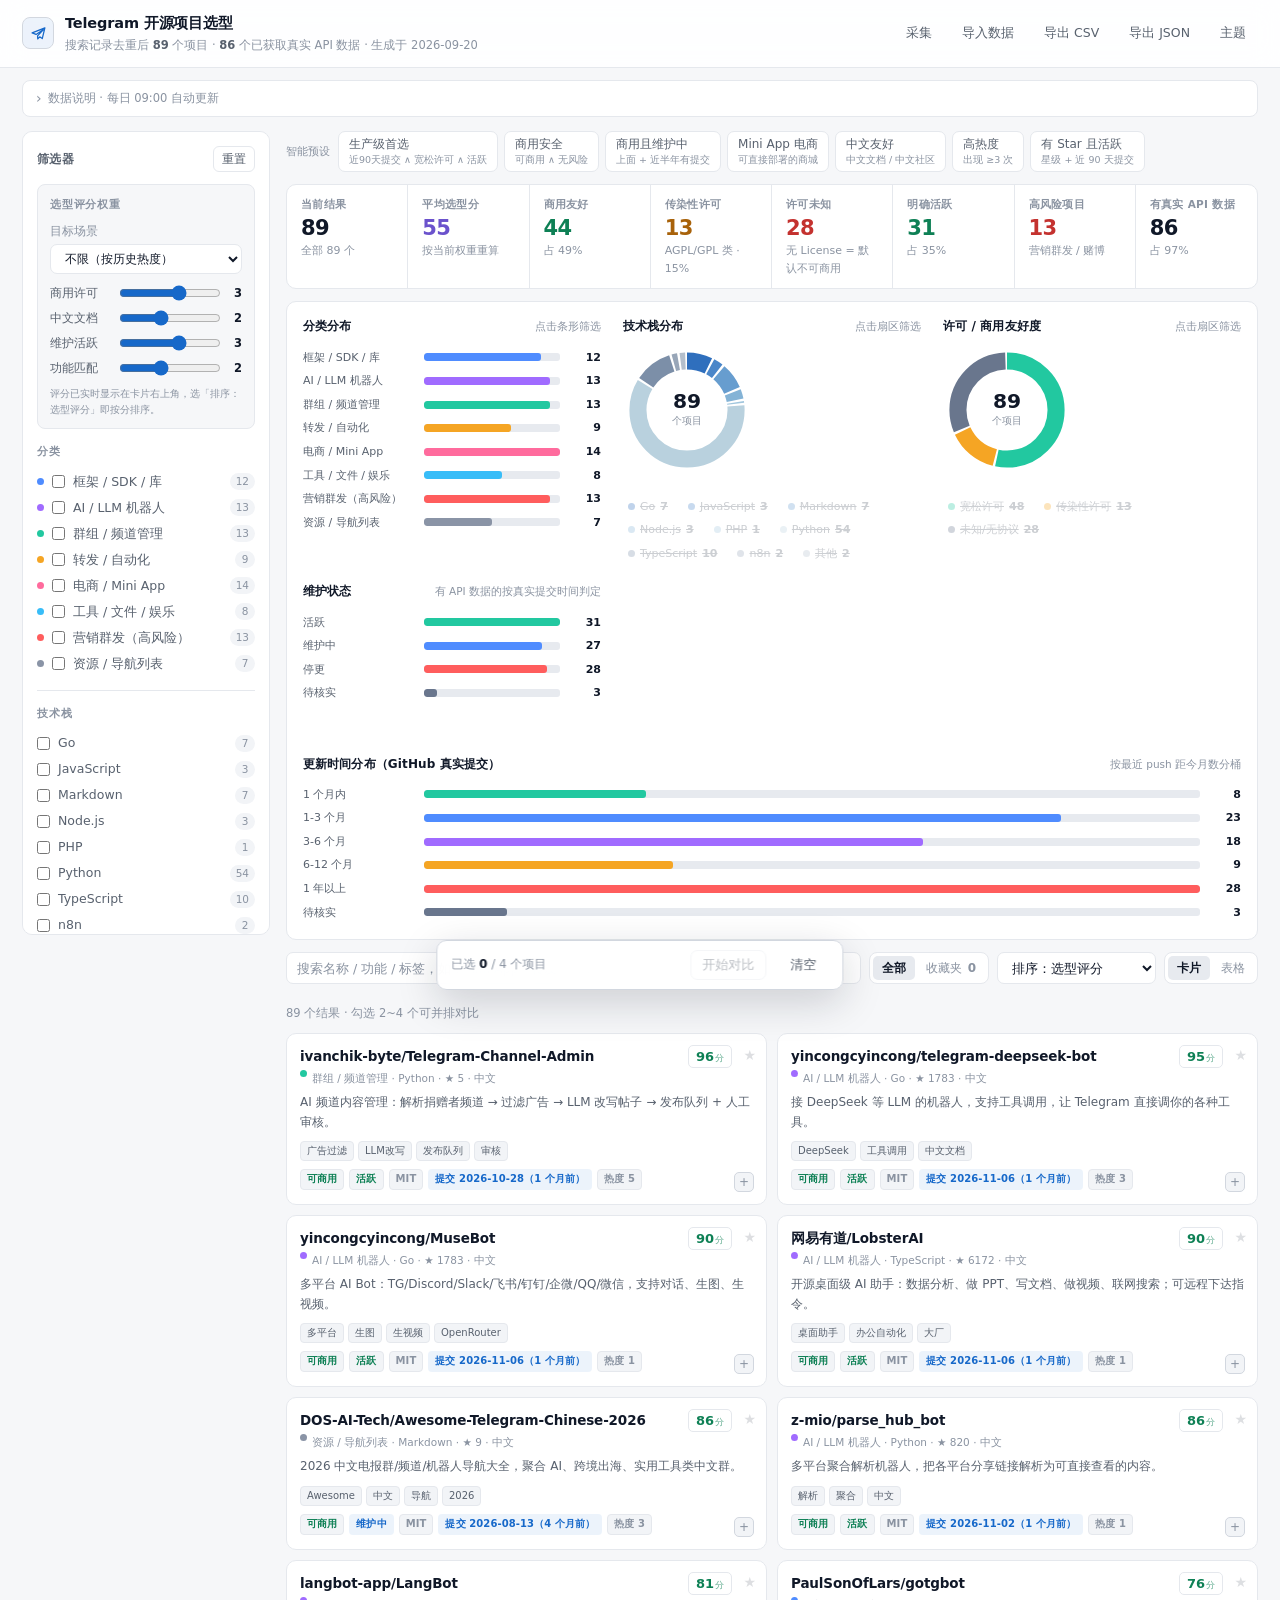
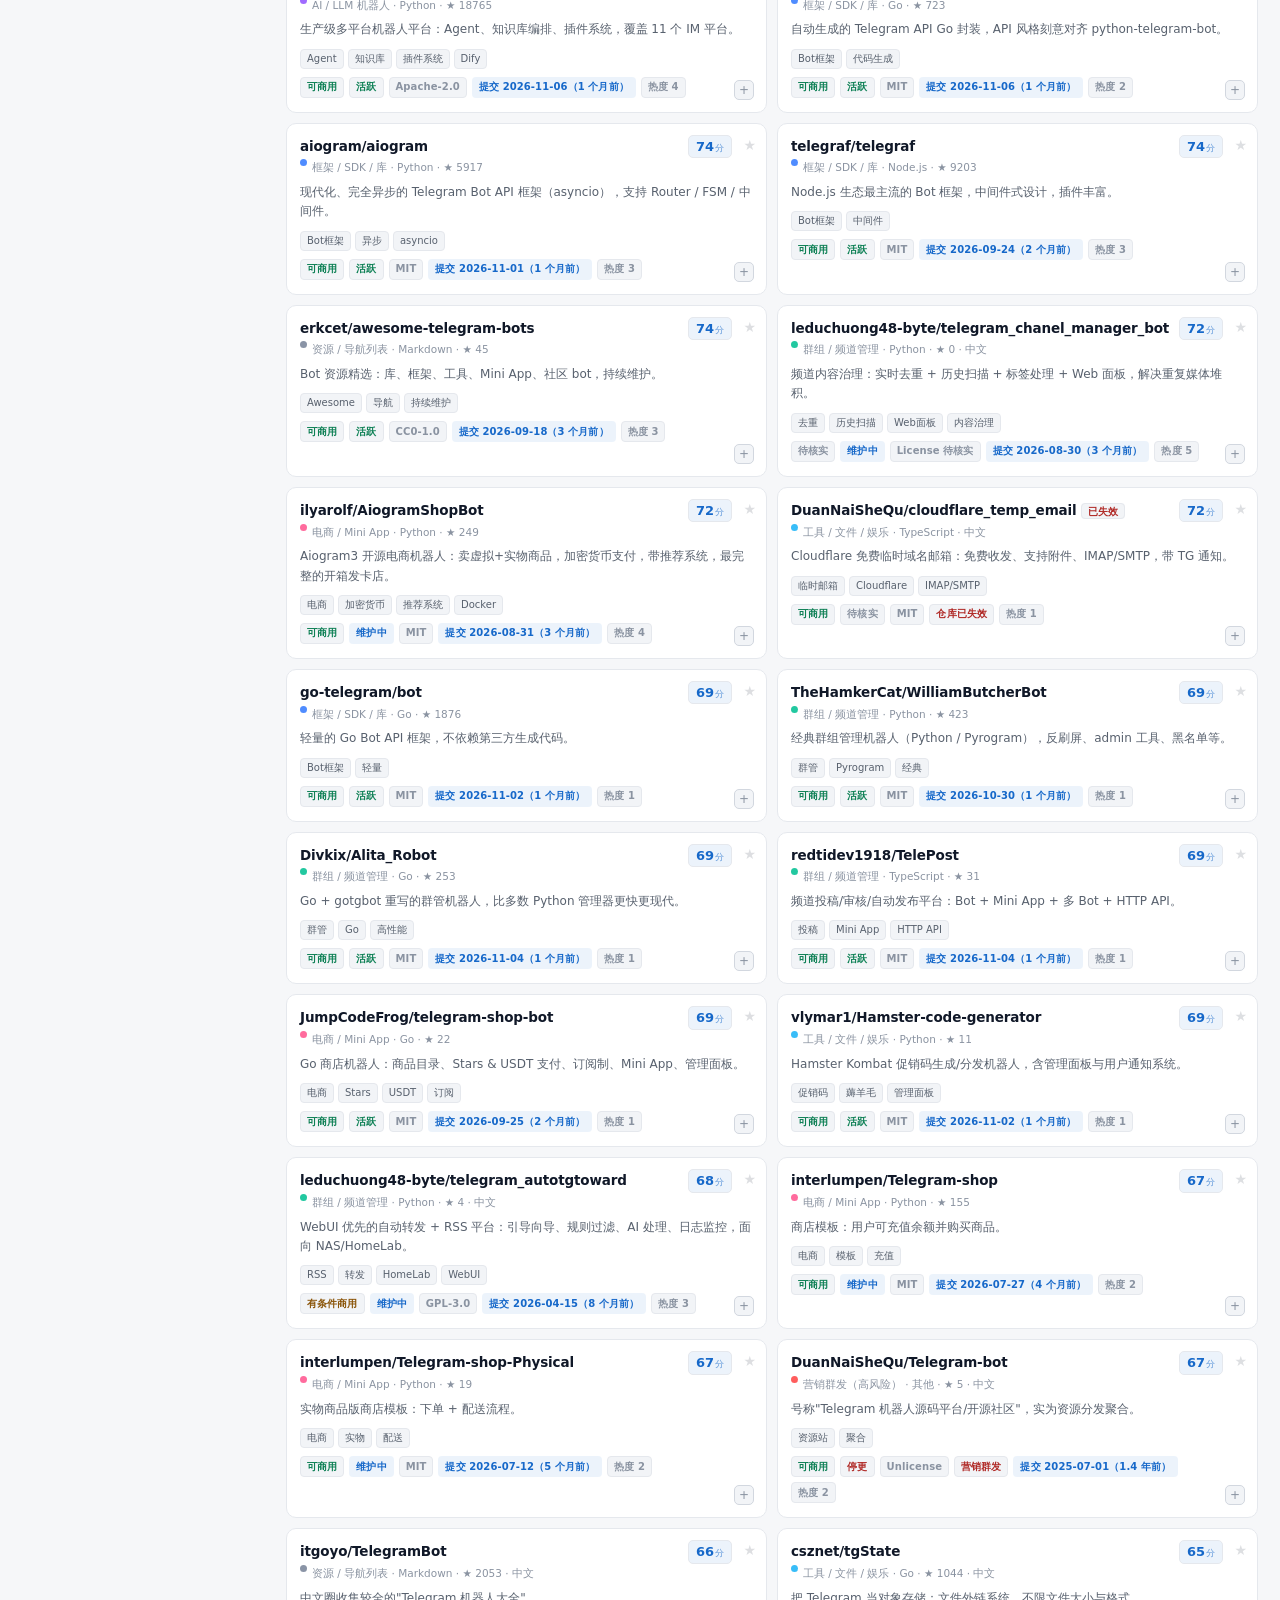
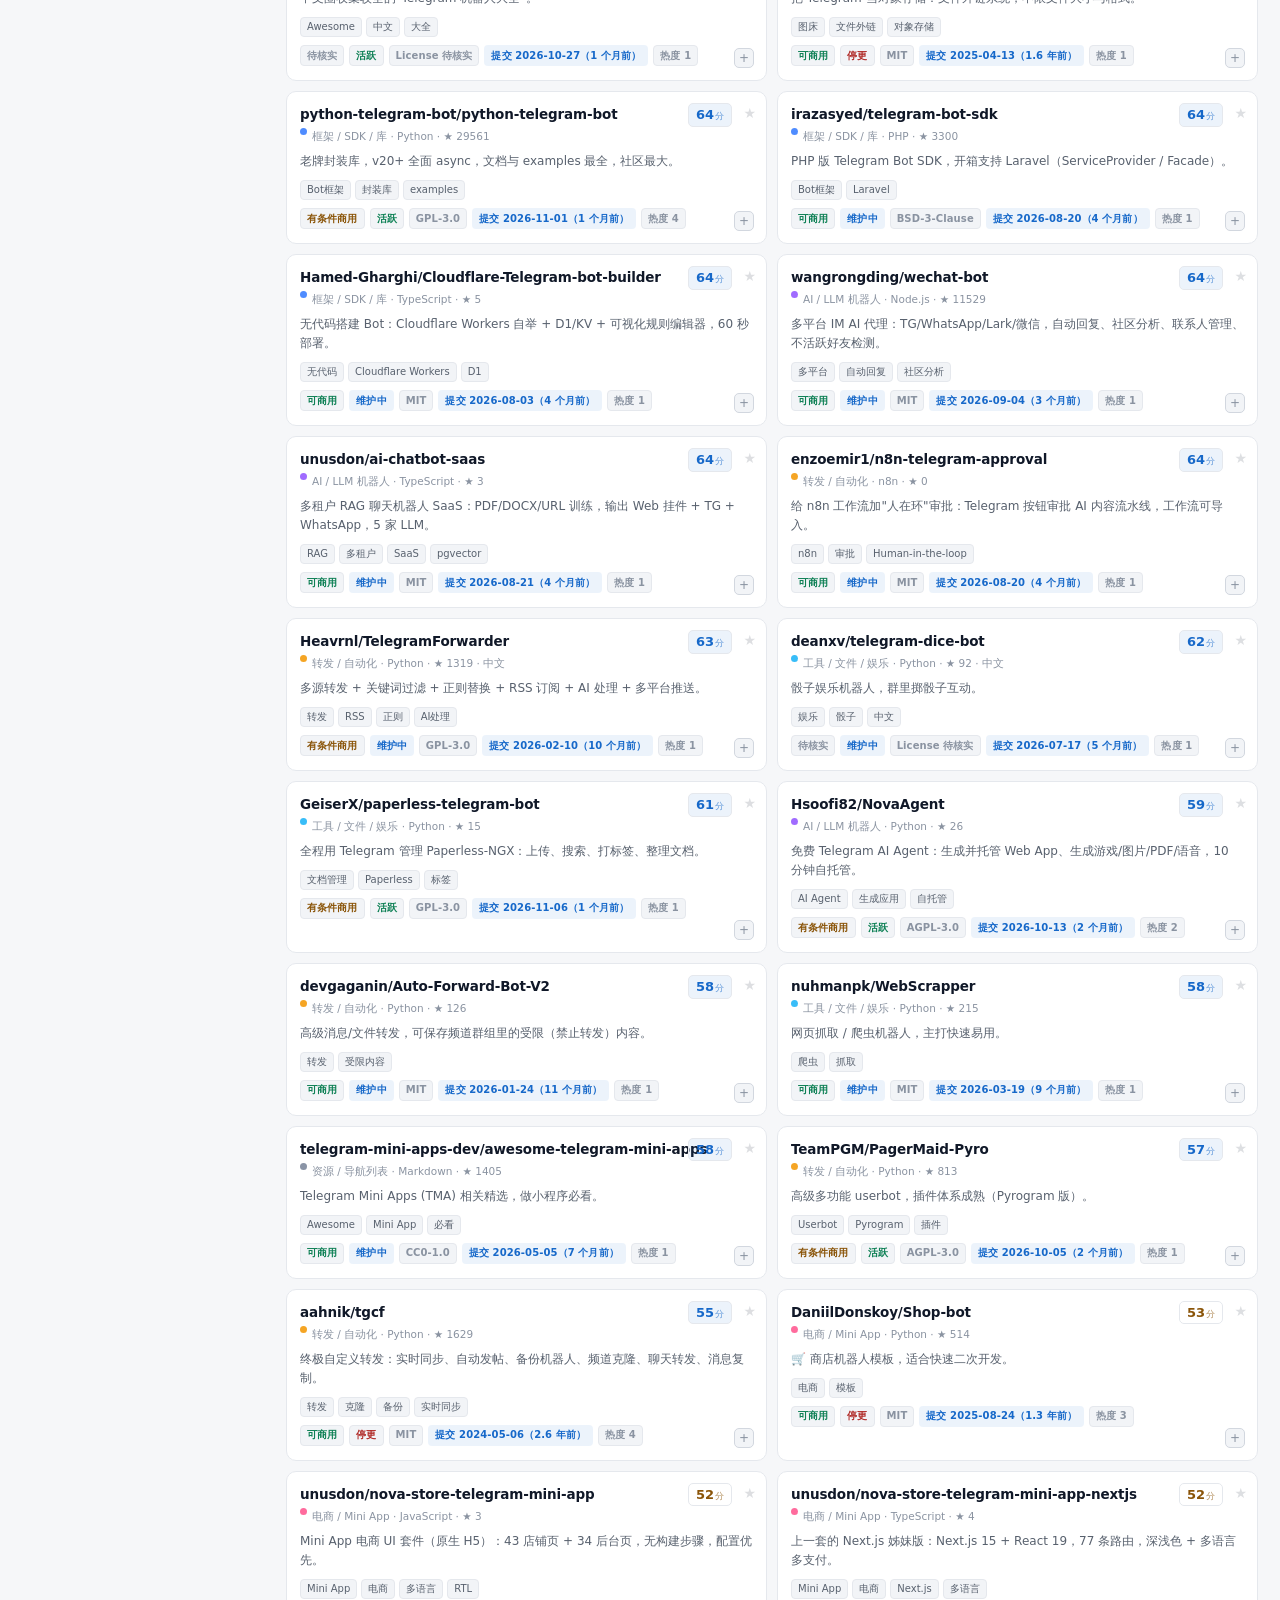
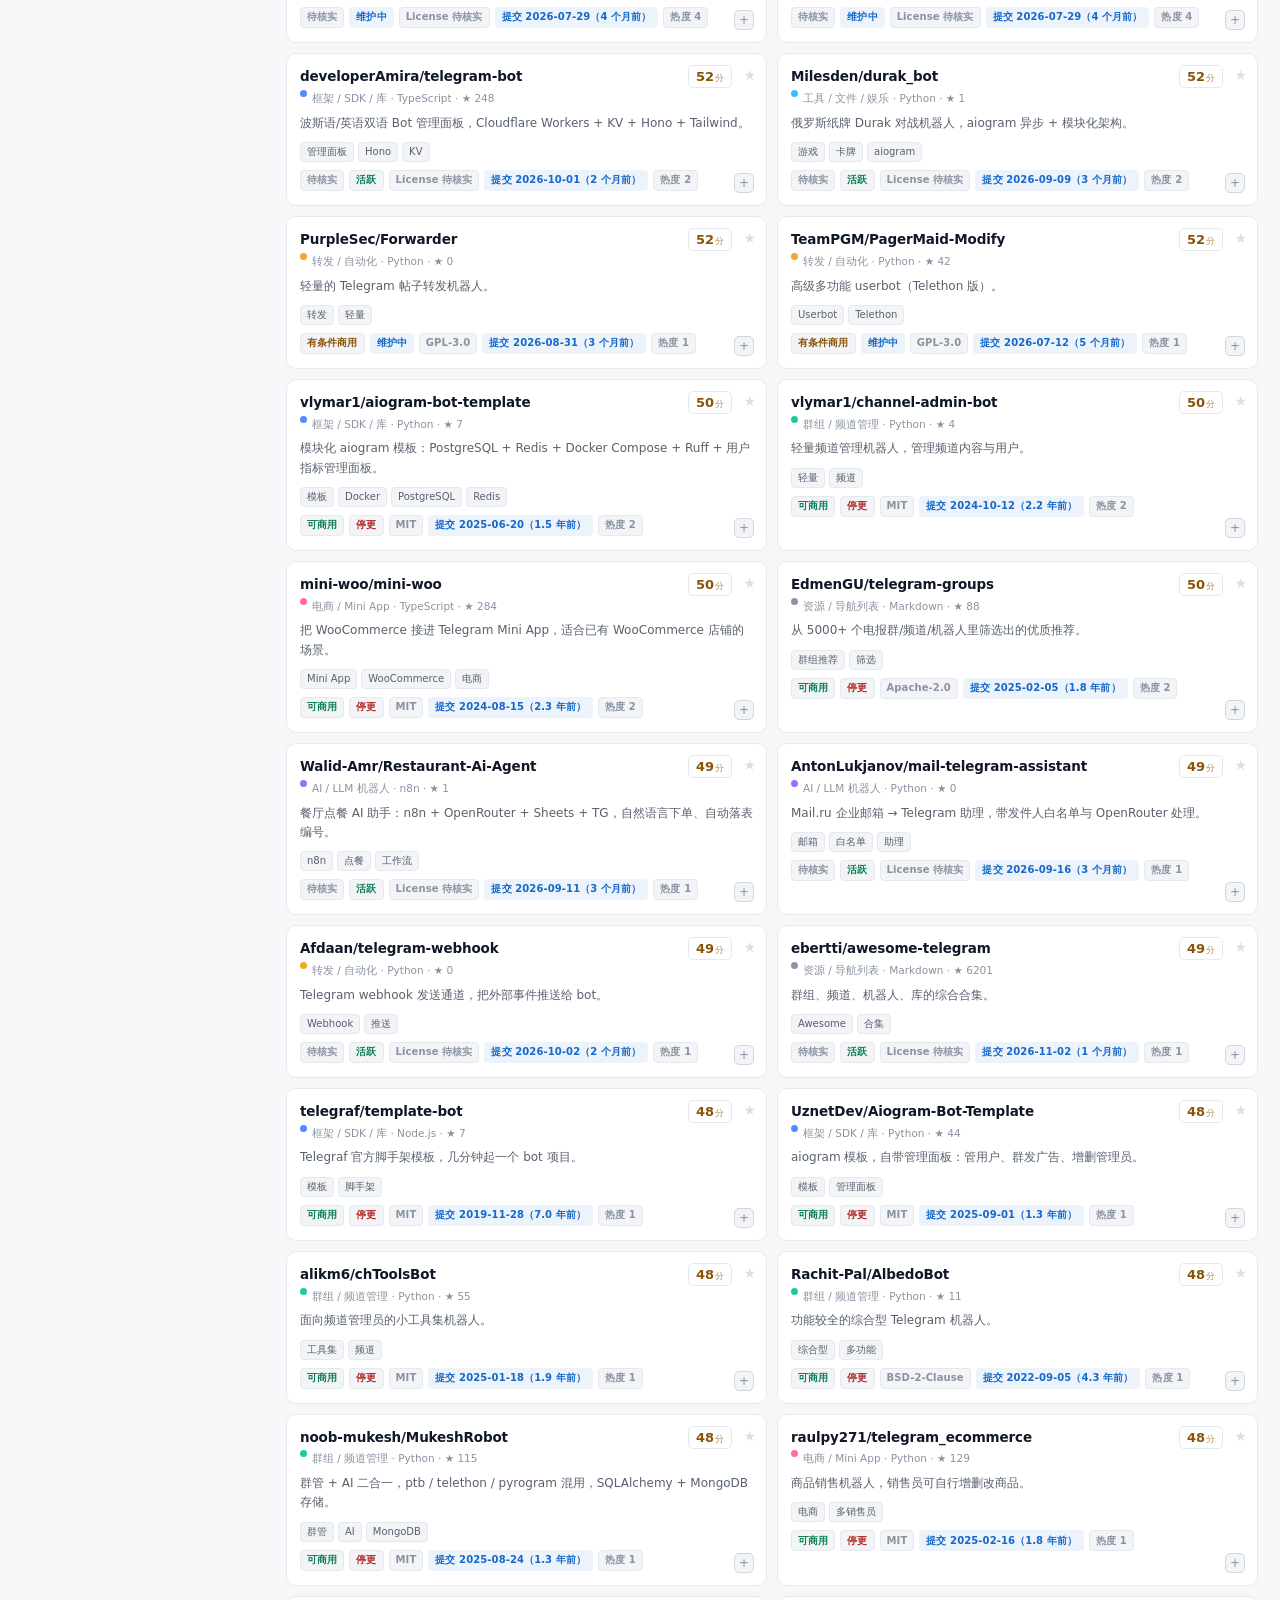
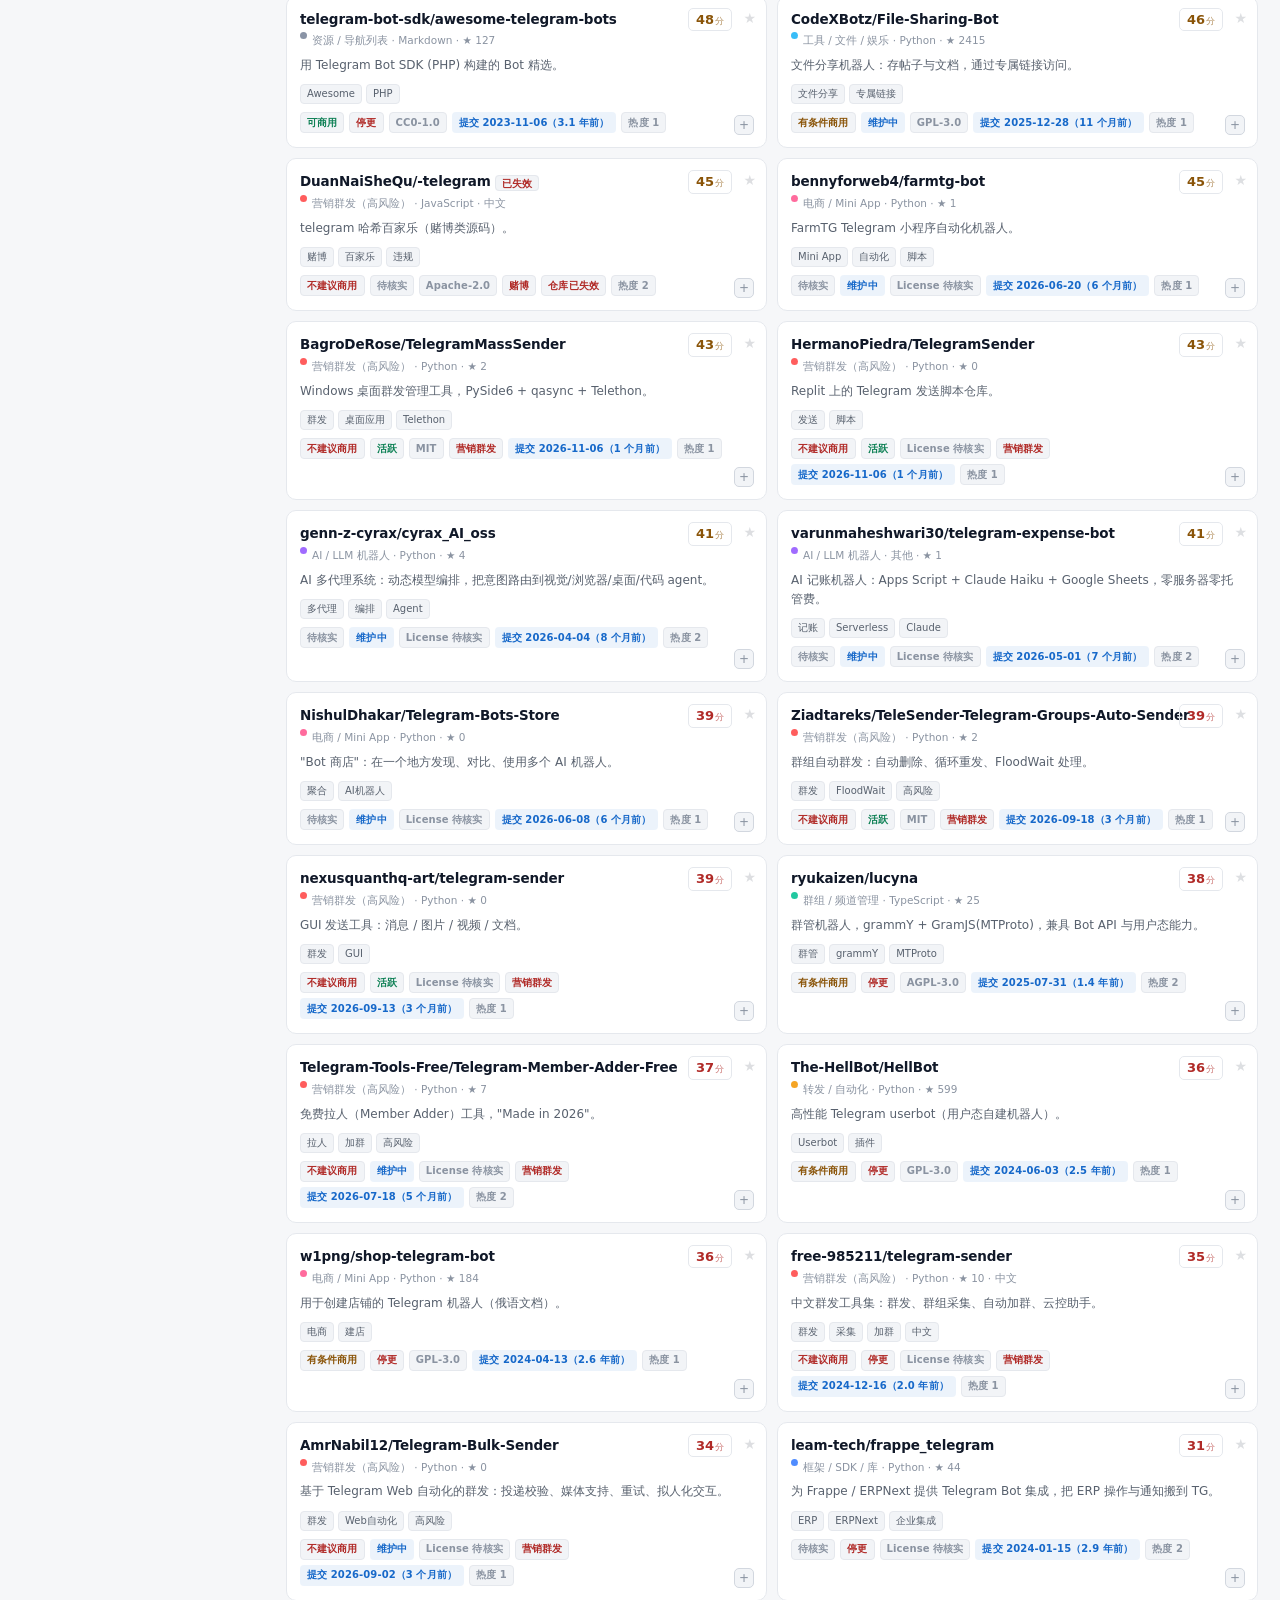
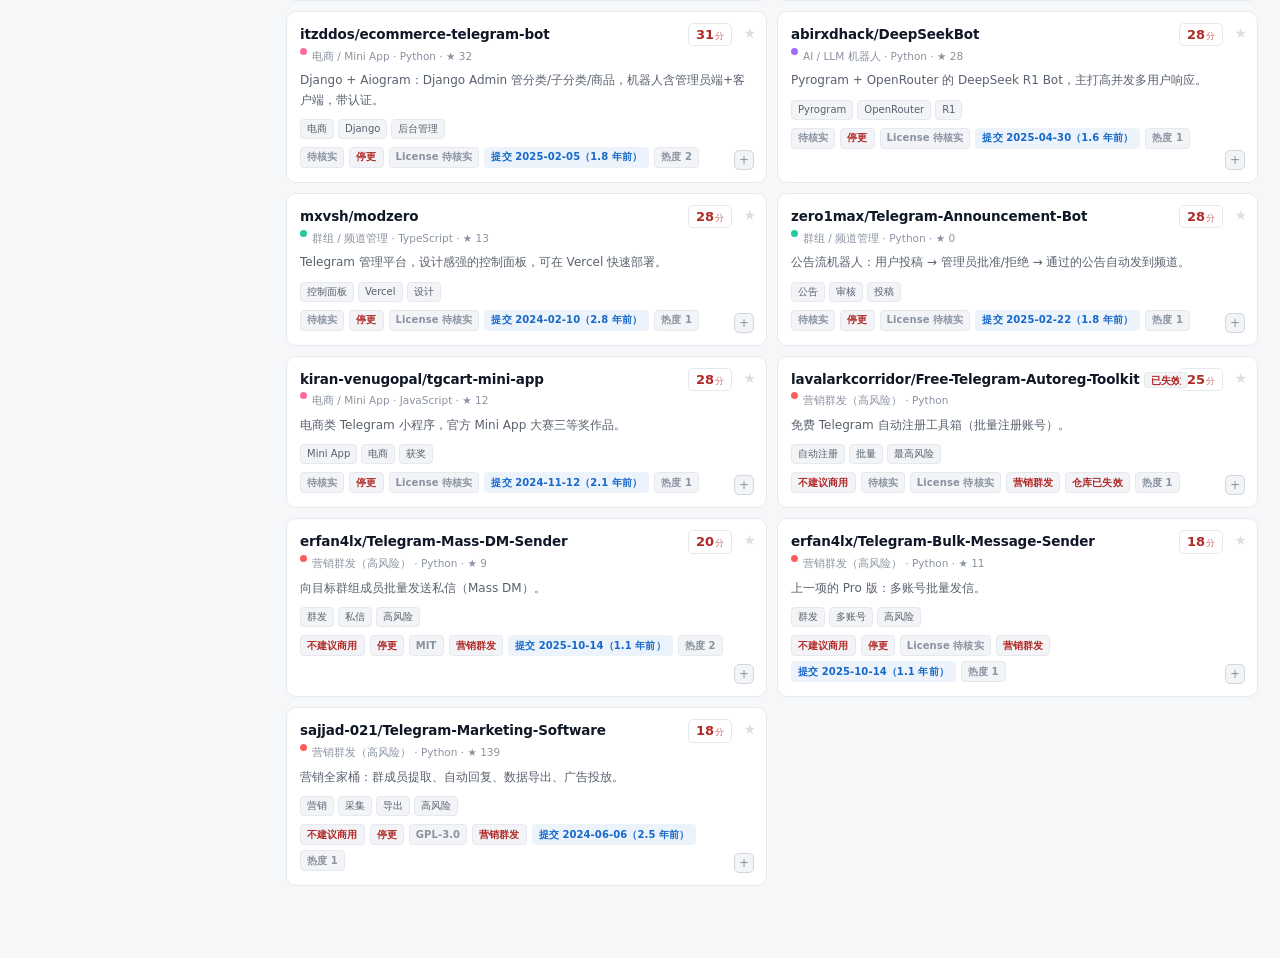
==== commit a738e0e9: "deploy: 更新看板数据 2026-11-07 05:39" ====
--- a/index.html
+++ b/index.html
@@ -1,5 +1,5 @@
 <!DOCTYPE html>
-<html lang="zh-CN" data-theme="dark">
+<html lang="zh-CN" data-theme="light">
 <head>
 <meta charset="UTF-8">
 <meta name="viewport" content="width=device-width, initial-scale=1">
--- a/styles.css
+++ b/styles.css
@@ -1,31 +1,33 @@
 /* ============ 主题变量 ============ */
+/* 默认浅色：看板以表格/列表为主，白纸黑字最耐读，也让彩色标签有呼吸空间 */
 :root{
-  /* 中性近黑：降低蓝色偏色，让内容本身成为焦点 */
-  --bg:#08090a; --bg2:#0e1012; --bg3:#16181b; --bg4:#1c1f23;
-  --line:#23262a; --line2:#2f3338;
-  --fg:#edeef0; --fg2:#9ba1a9; --fg3:#6b717a;
-  /* 单一强调色（Telegram 蓝），状态色统一降饱和 */
-  --accent:#2aabee; --accent-dim:rgba(42,171,238,.12);
-  --accent2:#2bb673; --warn:#d9a441; --danger:#e5484d; --violet:#8b7cf6;
+  --bg:#f6f7f9; --bg2:#ffffff; --bg3:#f2f4f7; --bg4:#e7eaef;
+  --hover:#fafbfd;
+  --line:#e5e8ed; --line2:#d2d7df;
+  --fg:#101828; --fg2:#58616e; --fg3:#8a93a1;
+  --accent:#1668c9; --accent-dim:rgba(22,104,201,.08);
+  --accent2:#0e8055; --warn:#a8620a; --danger:#c4322f; --violet:#6b52cc;
+  --ok-fg:#0e8055; --warn-fg:#8a5408; --danger-fg:#b02a27; --violet-fg:#5d45b8;
+  --shadow:0 6px 20px rgba(16,24,40,.07);
+  --radius:10px;
+  color-scheme:light;
+}
+[data-theme="dark"]{
+  --bg:#121316; --bg2:#181a1e; --bg3:#1f2227; --bg4:#272b31;
+  --hover:#1c1f24;
+  --line:#26292f; --line2:#343941;
+  --fg:#e8eaed; --fg2:#a2a8b2; --fg3:#767d89;
+  --accent:#5aa9e6; --accent-dim:rgba(90,169,230,.13);
+  --accent2:#4fbf8b; --warn:#d9a441; --danger:#e57172; --violet:#9a8ce8;
+  --ok-fg:#63cc9b; --warn-fg:#e0b463; --danger-fg:#f08a8b; --violet-fg:#b0a4f5;
   --shadow:0 10px 30px rgba(0,0,0,.45);
-  --radius:10px;
-}
-[data-theme="light"]{
-  --bg:#f7f8fa; --bg2:#ffffff; --bg3:#f1f3f6; --bg4:#e8ebef;
-  --line:#e3e6eb; --line2:#d3d8df;
-  --fg:#14171a; --fg2:#5b636d; --fg3:#8b939d;
-  --accent:#0f8fd6; --accent-dim:rgba(15,143,214,.09);
-  --accent2:#1a9a63; --warn:#b7791f; --danger:#d13438; --violet:#6f5bd6;
-  --shadow:0 6px 20px rgba(16,24,40,.07);
+  color-scheme:dark;
 }
 
 *{box-sizing:border-box}
 html,body{margin:0;padding:0}
 body{
-  background:
-    radial-gradient(1100px 520px at 50% -12%, rgba(42,171,238,.055), transparent 62%),
-    var(--bg);
-  background-attachment:fixed;
+  background:var(--bg);
   color:var(--fg);
   font:13.5px/1.6 "SF Pro Text",-apple-system,BlinkMacSystemFont,"PingFang SC","Hiragino Sans GB","Microsoft YaHei",system-ui,sans-serif;
   -webkit-font-smoothing:antialiased;
@@ -37,20 +39,20 @@
 ::selection{background:var(--accent-dim);color:var(--fg)}
 ::-webkit-scrollbar{width:10px;height:10px}
 ::-webkit-scrollbar-thumb{background:var(--line2);border-radius:6px;border:2px solid var(--bg)}
-::-webkit-scrollbar-thumb:hover{background:#3d434b}
+::-webkit-scrollbar-thumb:hover{background:var(--fg3)}
 ::-webkit-scrollbar-track{background:transparent}
 
 /* ============ 顶栏 ============ */
 .topbar{
   display:flex;justify-content:space-between;align-items:center;gap:16px;flex-wrap:wrap;
-  padding:12px 22px;background:rgba(8,9,10,.82);backdrop-filter:blur(14px);-webkit-backdrop-filter:blur(14px);
+  padding:12px 22px;background:rgba(255,255,255,.88);backdrop-filter:blur(14px);-webkit-backdrop-filter:blur(14px);
   border-bottom:1px solid var(--line);position:sticky;top:0;z-index:50;
 }
-[data-theme="light"] .topbar{background:rgba(255,255,255,.86)}
+[data-theme="dark"] .topbar{background:rgba(18,19,22,.84)}
 .brand{display:flex;align-items:center;gap:11px;min-width:0}
 .logo{
   width:32px;height:32px;border-radius:8px;display:grid;place-items:center;font-size:16px;flex:none;
-  background:var(--accent-dim);border:1px solid rgba(42,171,238,.35);color:var(--accent);
+  background:var(--accent-dim);border:1px solid var(--line2);color:var(--accent);
 }
 .topbar h1{margin:0;font-size:14.5px;font-weight:600;letter-spacing:-.01em}
 .sub{margin:1px 0 0;font-size:11.5px;color:var(--fg3);white-space:nowrap;overflow:hidden;text-overflow:ellipsis}
@@ -188,24 +190,20 @@
   background:var(--bg2);border:1px solid var(--line);border-radius:var(--radius);
   padding:13px;cursor:pointer;transition:border-color .15s,background .15s;position:relative;
 }
-.pcard:hover{border-color:var(--line2);background:#101214}
-[data-theme="light"] .pcard:hover{background:#fcfcfd;border-color:var(--line2)}
+.pcard:hover{border-color:var(--line2);background:var(--hover)}
 .pcard .row1{display:flex;justify-content:space-between;gap:8px;align-items:flex-start}
 .pcard .name{font-weight:600;font-size:13.5px;word-break:break-all;line-height:1.4;letter-spacing:-.01em}
 .pcard .desc{color:var(--fg2);font-size:12px;margin:7px 0 9px;line-height:1.6}
 .pcard .meta{display:flex;flex-wrap:wrap;gap:5px;font-size:10.5px;color:var(--fg3)}
 .tagline{display:flex;flex-wrap:wrap;gap:4px;margin-bottom:8px}
 .tag{font-size:10px;background:var(--bg3);border:1px solid var(--line);color:var(--fg2);padding:1px 6px;border-radius:4px;font-weight:500}
-.badge{font-size:10px;padding:1.5px 6px;border-radius:4px;white-space:nowrap;font-weight:600;letter-spacing:.01em;border:1px solid transparent}
-.b-ok{background:rgba(43,182,115,.12);color:#4fcf94;border-color:rgba(43,182,115,.22)}
-.b-warn{background:rgba(217,164,65,.12);color:#e0b463;border-color:rgba(217,164,65,.22)}
-.b-dang{background:rgba(229,72,77,.12);color:#f0777b;border-color:rgba(229,72,77,.22)}
-.b-mute{background:var(--bg3);color:var(--fg3);border-color:var(--line)}
-.b-conf{background:var(--accent-dim);color:#63c4f2;border-color:rgba(42,171,238,.22)}
-[data-theme="light"] .b-ok{color:#0f7a4a}
-[data-theme="light"] .b-warn{color:#8a5c0d}
-[data-theme="light"] .b-dang{color:#b32b2f}
-[data-theme="light"] .b-conf{color:#0b6fa8}
+/* 徽章统一成「灰底 + 彩色小字」，整页只有这里出现彩色，不再满屏色块 */
+.badge{font-size:10px;padding:1.5px 6px;border-radius:4px;white-space:nowrap;font-weight:600;letter-spacing:.01em;border:1px solid var(--line);background:var(--bg3)}
+.b-ok{color:var(--ok-fg);border-color:var(--line)}
+.b-warn{color:var(--warn-fg)}
+.b-dang{color:var(--danger-fg)}
+.b-mute{color:var(--fg3)}
+.b-conf{color:var(--accent);background:var(--accent-dim);border-color:transparent}
 .fav{position:absolute;top:10px;right:10px;font-size:14px;opacity:.2;transition:opacity .14s,color .14s;color:var(--fg2)}
 .fav:hover,.fav.on{opacity:1}
 .fav.on{color:var(--warn)}
@@ -214,7 +212,7 @@
 .table-wrap{background:var(--bg2);border:1px solid var(--line);border-radius:var(--radius);overflow:auto}
 table{width:100%;border-collapse:collapse;font-size:12px}
 th,td{padding:8px 10px;text-align:left;border-bottom:1px solid var(--line);white-space:nowrap}
-th{background:var(--bg2);color:var(--fg3);font-weight:600;font-size:10.5px;text-transform:uppercase;letter-spacing:.05em;position:sticky;top:0;cursor:pointer;user-select:none;z-index:1;border-bottom:1px solid var(--line2)}
+th{background:var(--bg3);color:var(--fg3);font-weight:600;font-size:10.5px;text-transform:uppercase;letter-spacing:.05em;position:sticky;top:0;cursor:pointer;user-select:none;z-index:1;border-bottom:1px solid var(--line2)}
 th:hover{color:var(--fg2)}
 tbody tr{cursor:pointer;transition:background .1s}
 tbody tr:hover{background:var(--bg3)}
@@ -323,11 +321,11 @@
 .compare-bar{
   position:fixed;left:50%;bottom:-90px;transform:translateX(-50%);z-index:90;
   display:flex;align-items:center;gap:12px;padding:9px 14px;border-radius:10px;
-  background:rgba(18,20,23,.92);backdrop-filter:blur(12px);
-  border:1px solid var(--line2);box-shadow:0 12px 40px rgba(0,0,0,.55);
+  background:rgba(255,255,255,.94);backdrop-filter:blur(12px);
+  border:1px solid var(--line2);box-shadow:0 12px 40px rgba(16,24,40,.18);
   transition:bottom .24s cubic-bezier(.32,.72,.28,1);max-width:min(94vw,900px);flex-wrap:wrap;
 }
-[data-theme="light"] .compare-bar{background:rgba(255,255,255,.94)}
+[data-theme="dark"] .compare-bar{background:rgba(24,26,30,.94);box-shadow:0 12px 40px rgba(0,0,0,.55)}
 .compare-bar.show{bottom:18px}
 .cbinfo{font-size:12px;color:var(--fg3);white-space:nowrap}
 .cbinfo b{color:var(--fg)}
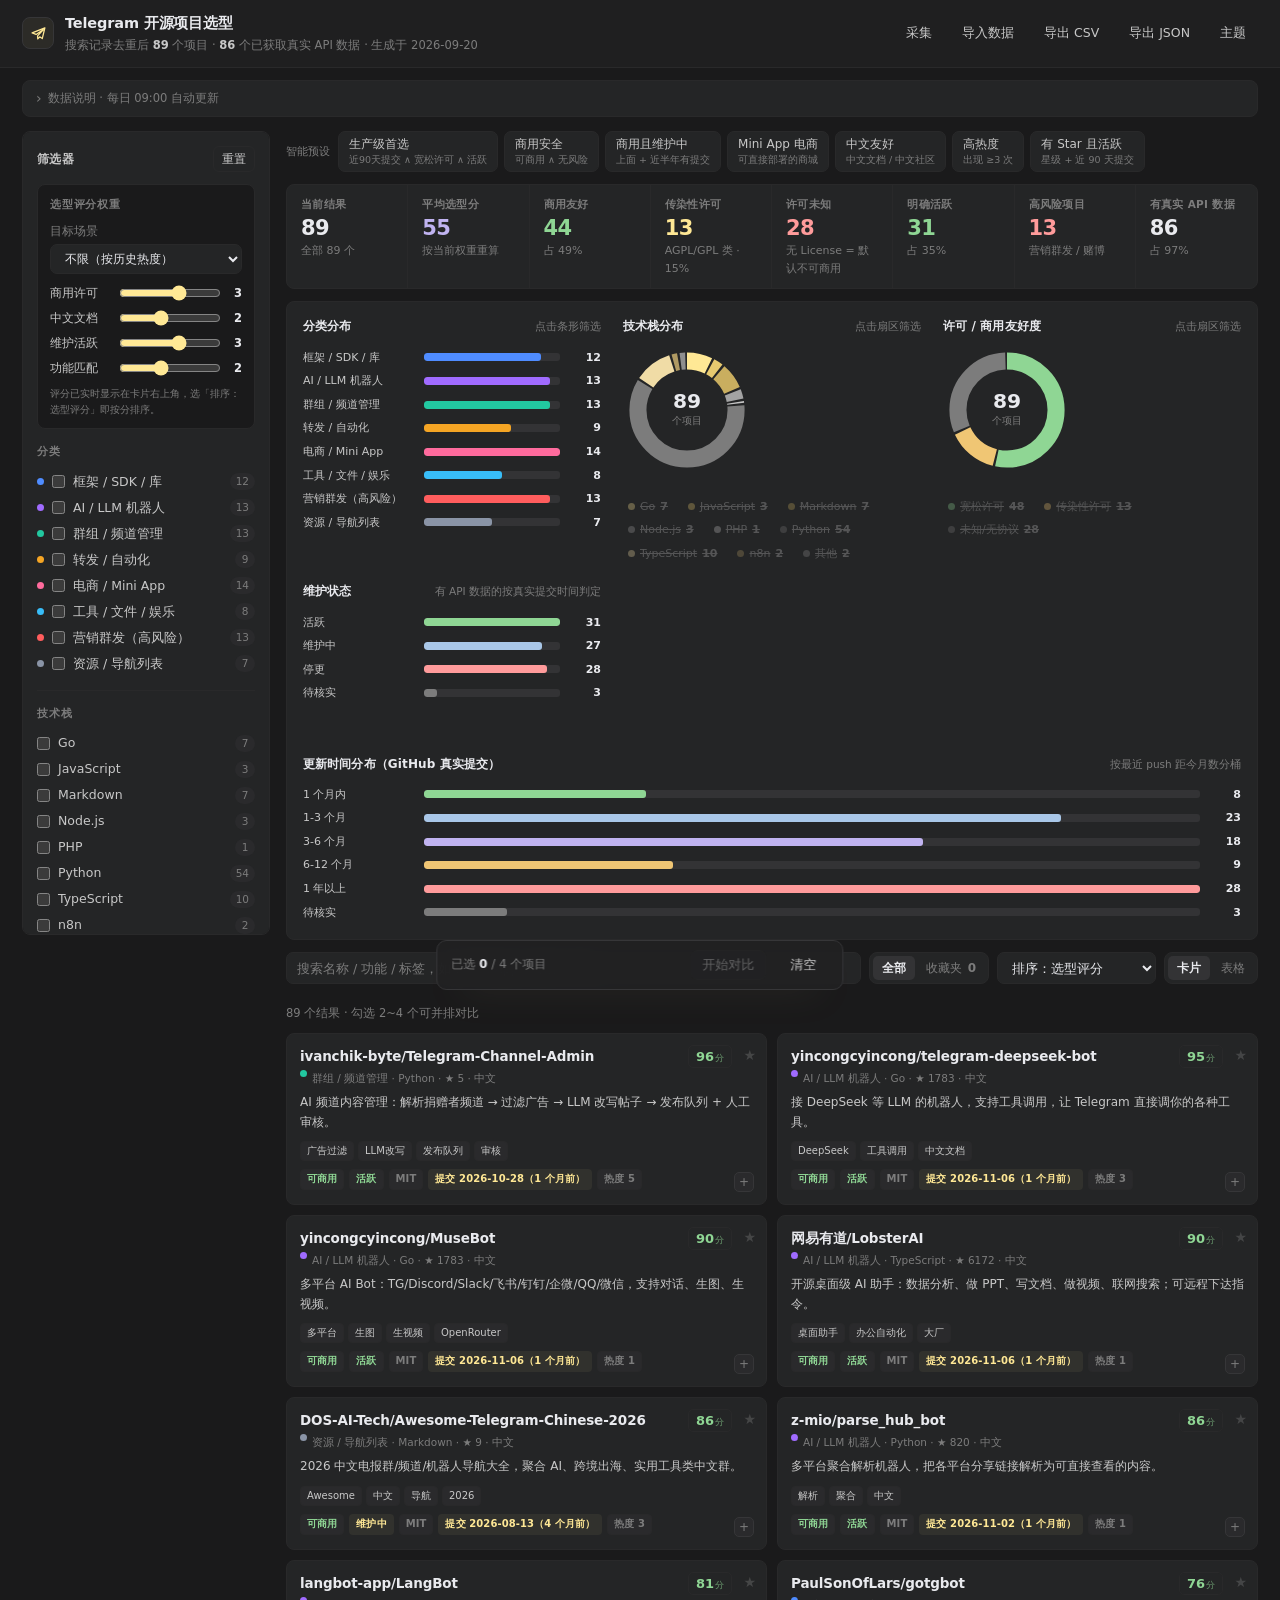
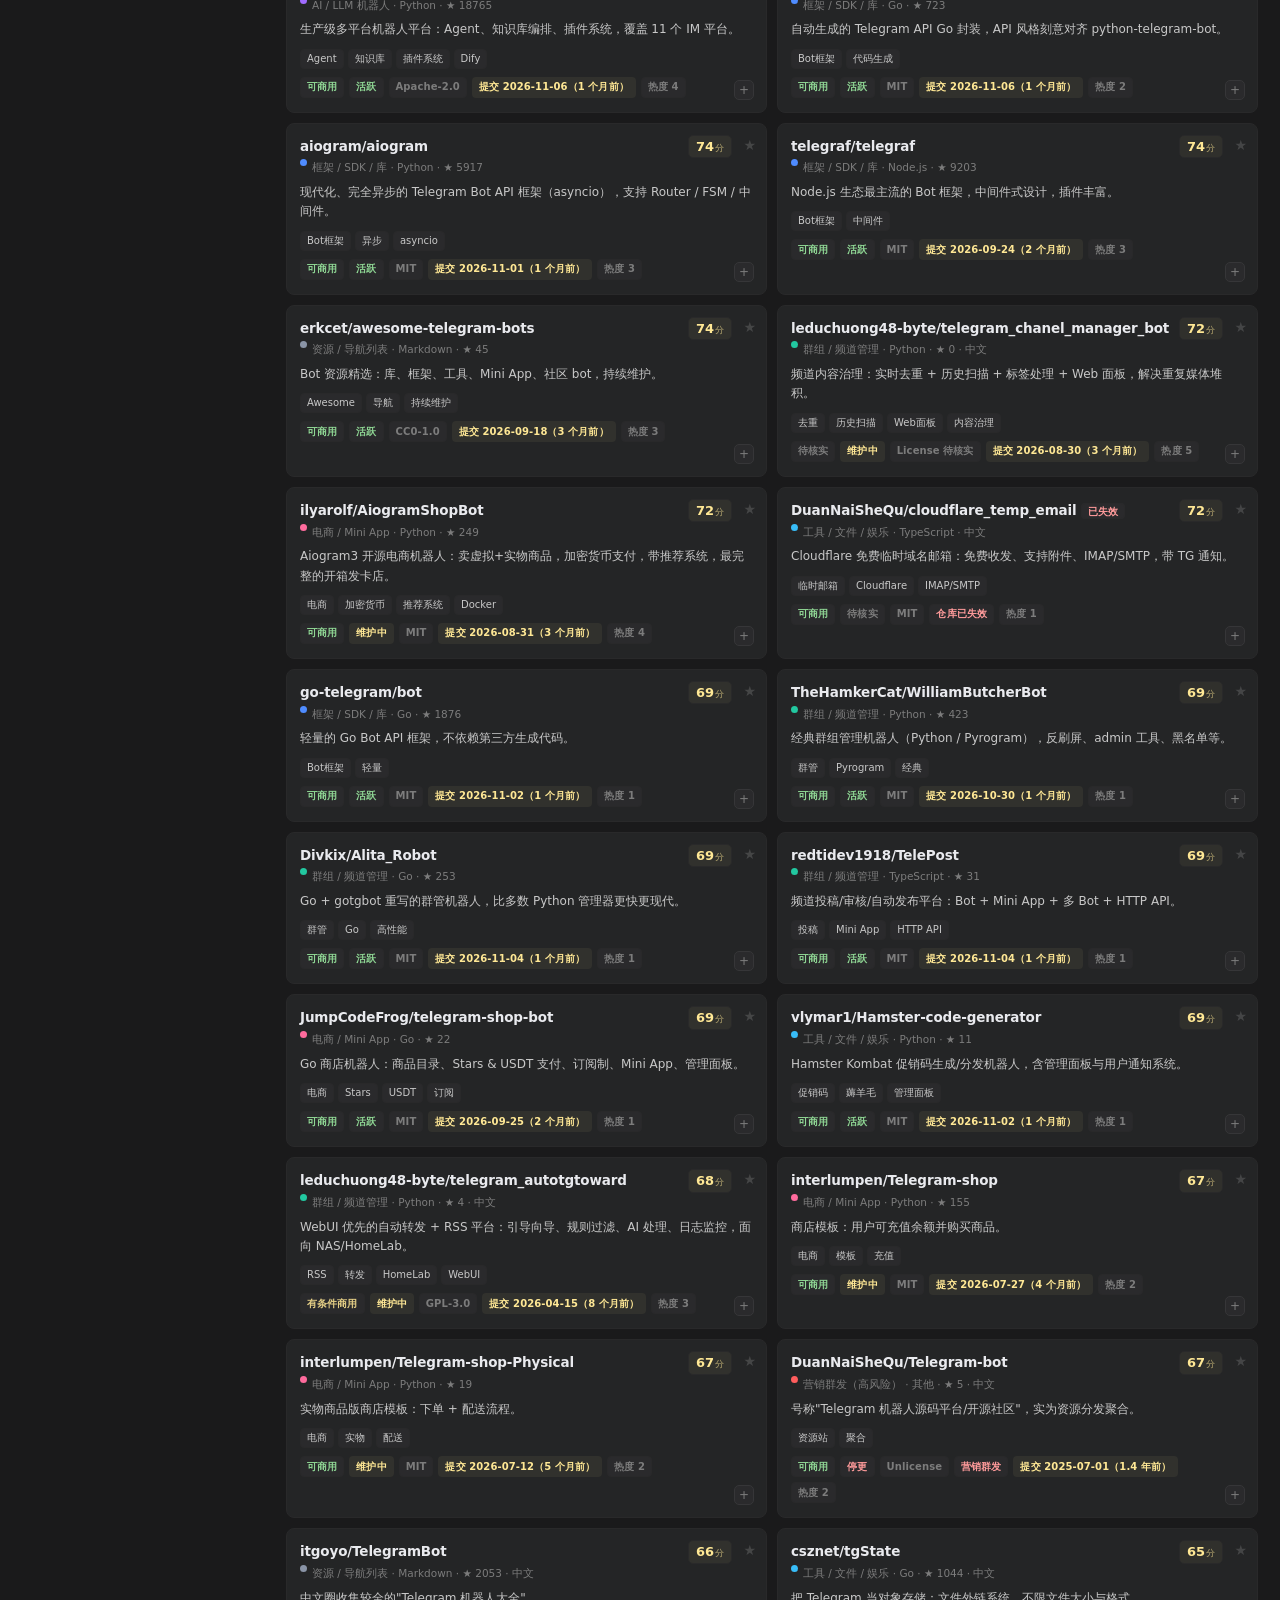
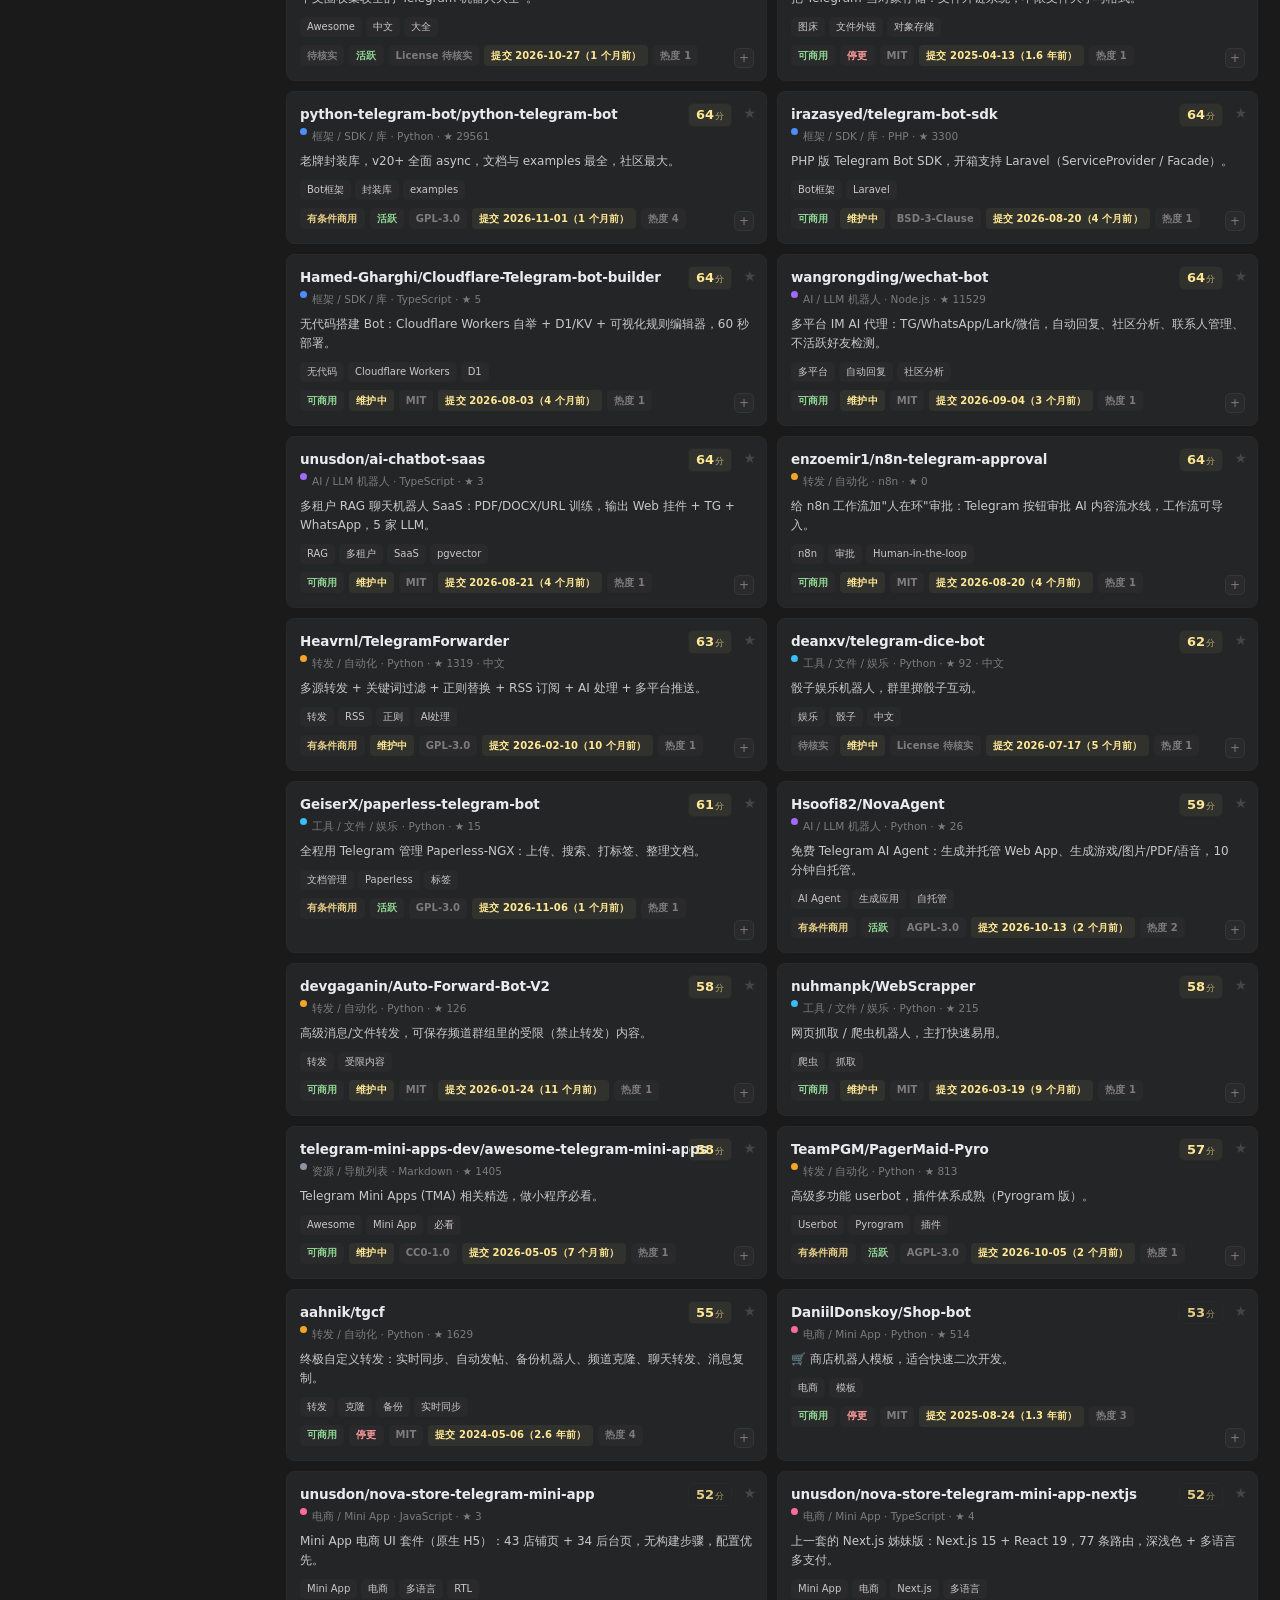
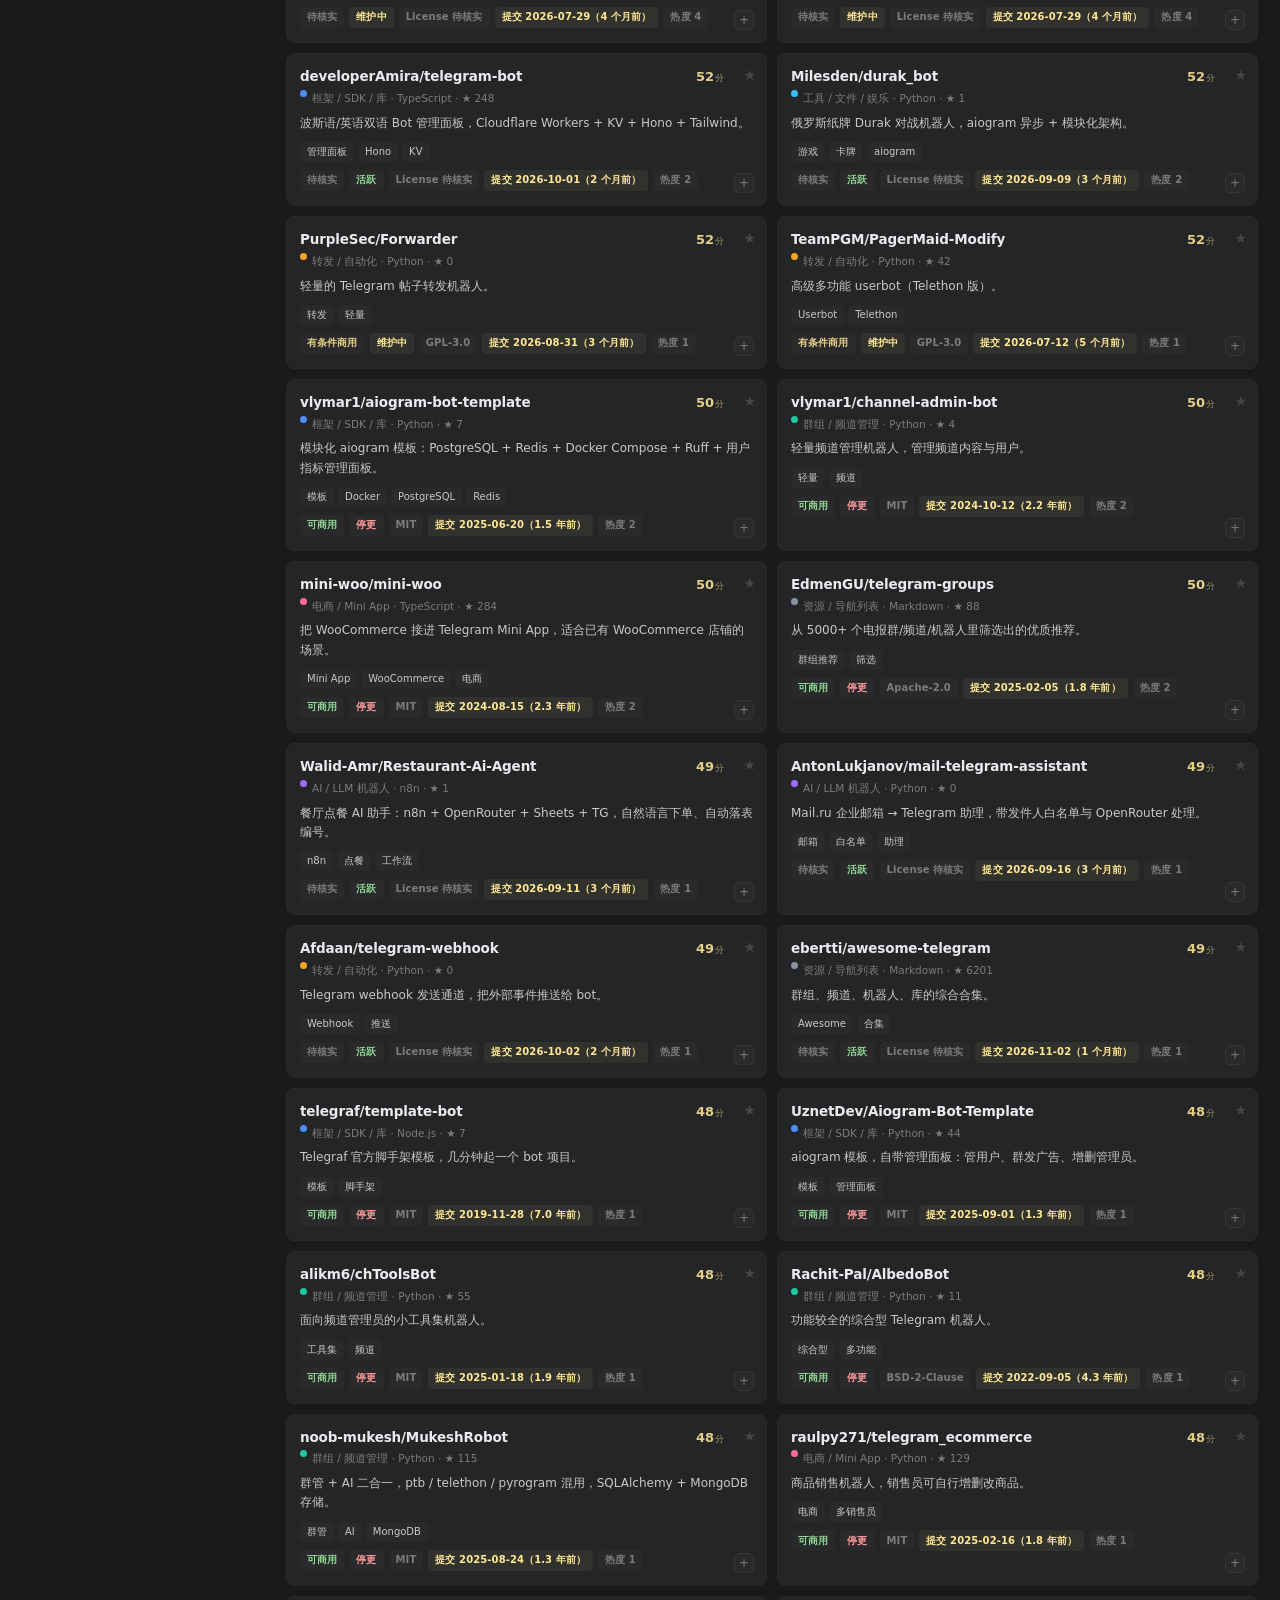
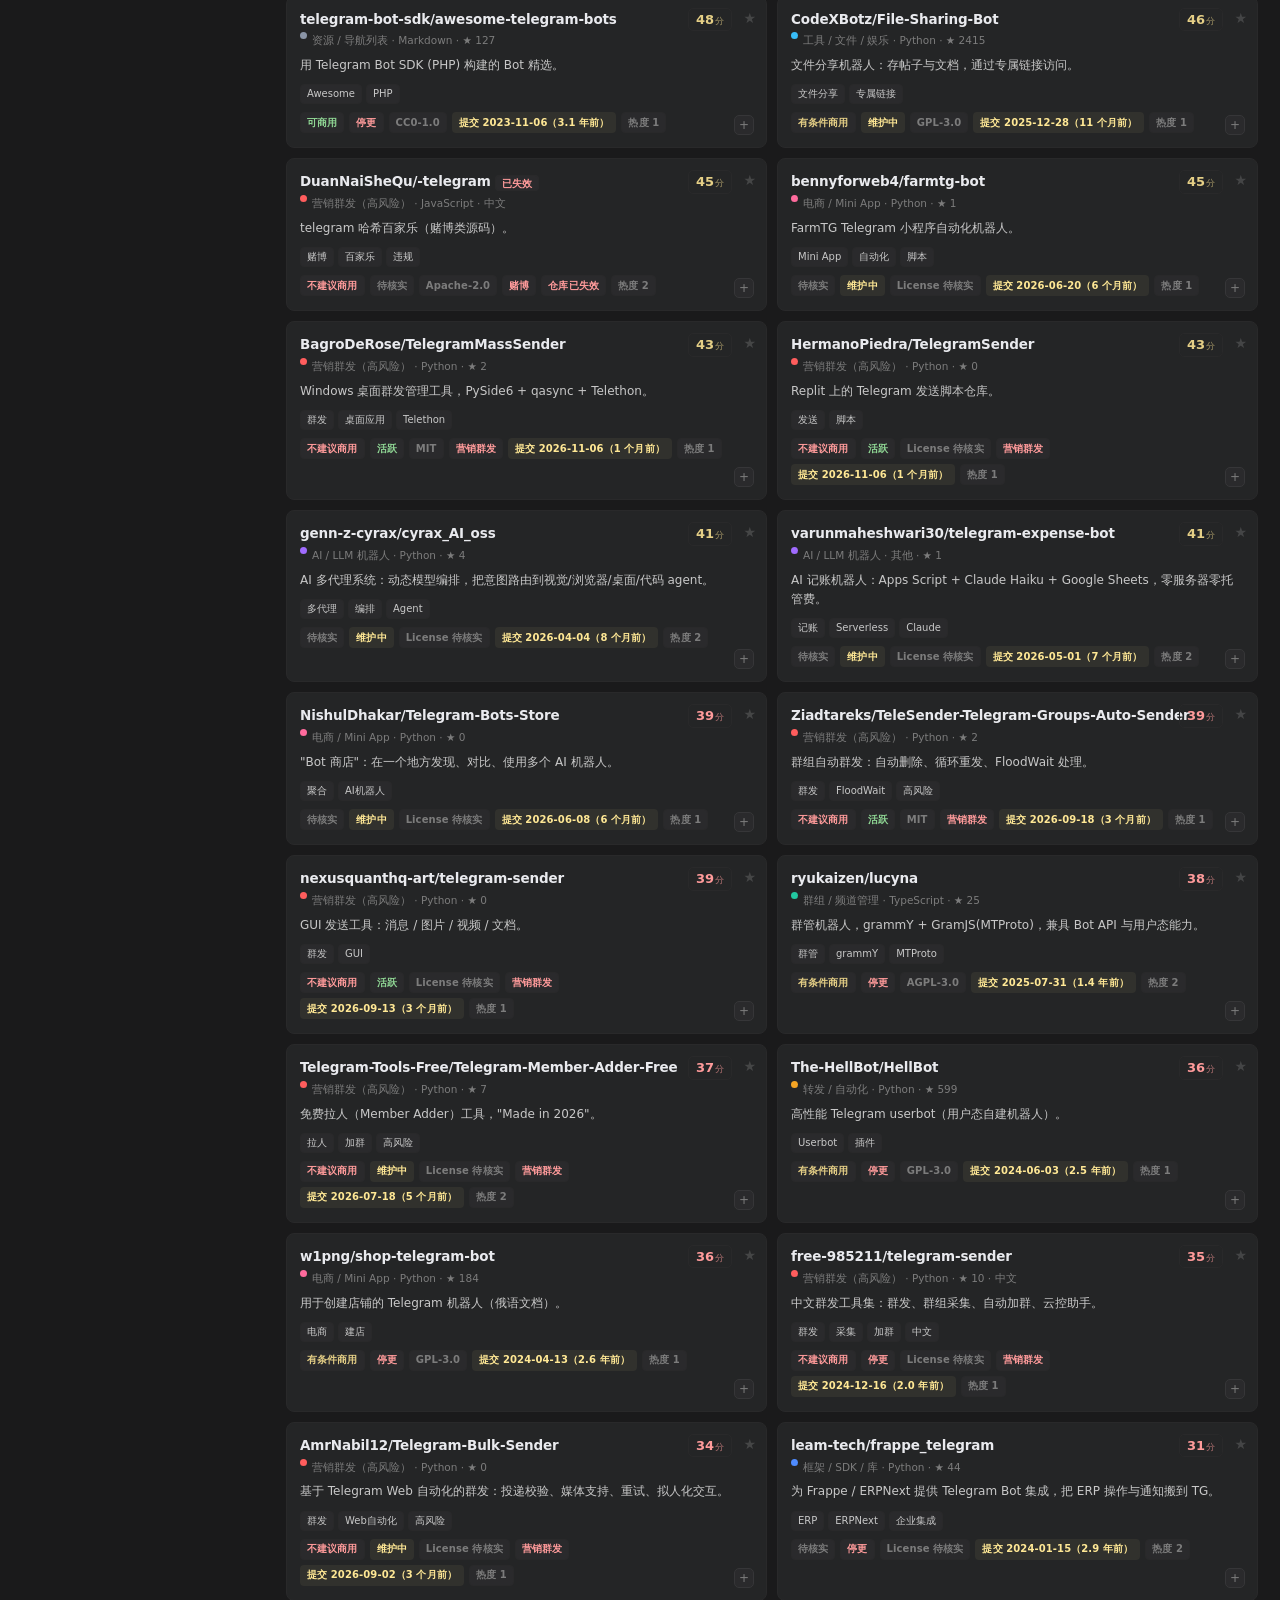
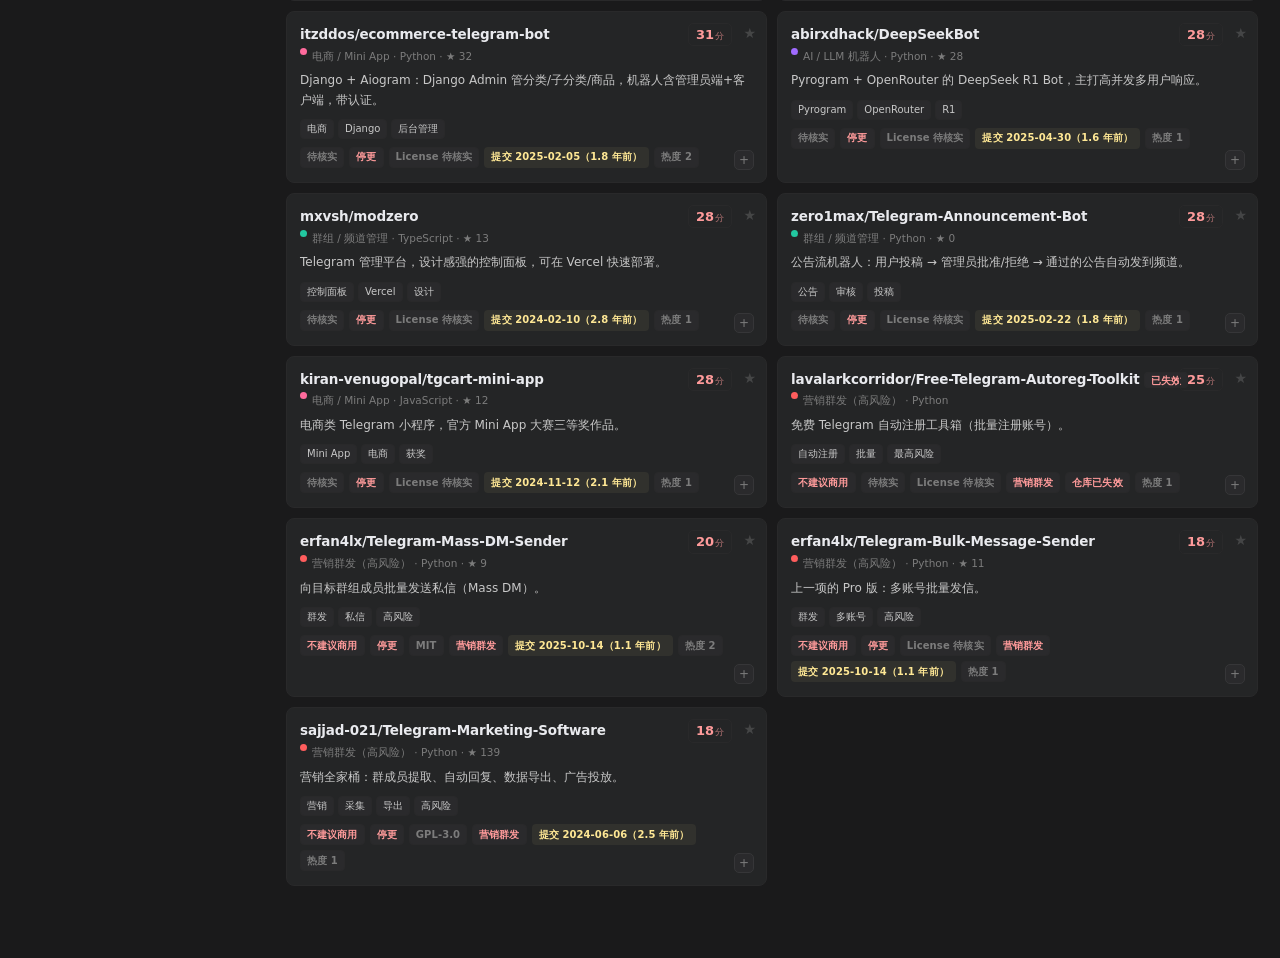
==== commit d53713e0: "deploy: 更新看板数据 2026-11-07 06:24" ====
--- a/index.html
+++ b/index.html
@@ -1,5 +1,5 @@
 <!DOCTYPE html>
-<html lang="zh-CN" data-theme="light">
+<html lang="zh-CN" data-theme="dark">
 <head>
 <meta charset="UTF-8">
 <meta name="viewport" content="width=device-width, initial-scale=1">
--- a/styles.css
+++ b/styles.css
@@ -1,27 +1,29 @@
 /* ============ 主题变量 ============ */
-/* 默认浅色：看板以表格/列表为主，白纸黑字最耐读，也让彩色标签有呼吸空间 */
+/* 参考 OSS Insight 的设计语言：深炭黑底 + 柠檬黄高亮，边框几乎不可见，信息靠留白分层 */
 :root{
-  --bg:#f6f7f9; --bg2:#ffffff; --bg3:#f2f4f7; --bg4:#e7eaef;
+  --bg:#1a1a1b; --bg2:#242526; --bg3:#2a2a2c; --bg4:#333335;
+  --hover:#2b2b2d;
+  --line:#29292a; --line2:#363638;
+  --fg:#e9eaee; --fg2:#c8c8c8; --fg3:#7c7c7c;
+  --accent:#ffe895; --accent-dim:rgba(255,232,149,.06);
+  --accent2:#8fd694; --warn:#ffe895; --danger:#ff9b9b; --violet:#c0b3f0;
+  --ok-fg:#8fd694; --warn-fg:#e5cf86; --danger-fg:#ff9b9b; --violet-fg:#c0b3f0;
+  --shadow:0 18px 35px -24px rgba(255,232,149,.55);
+  --btn-accent-fg:#1f1e28;
+  --radius:8px;
+  color-scheme:dark;
+}
+[data-theme="light"]{
+  --bg:#f6f7fb; --bg2:#ffffff; --bg3:#f1f2f6; --bg4:#e6e8ef;
   --hover:#fafbfd;
-  --line:#e5e8ed; --line2:#d2d7df;
-  --fg:#101828; --fg2:#58616e; --fg3:#8a93a1;
-  --accent:#1668c9; --accent-dim:rgba(22,104,201,.08);
-  --accent2:#0e8055; --warn:#a8620a; --danger:#c4322f; --violet:#6b52cc;
-  --ok-fg:#0e8055; --warn-fg:#8a5408; --danger-fg:#b02a27; --violet-fg:#5d45b8;
+  --line:#e9eaee; --line2:#d8dae2;
+  --fg:#1f1e28; --fg2:#5c5b68; --fg3:#8c8c96;
+  --accent:#8a6a10; --accent-dim:rgba(138,106,16,.07);
+  --accent2:#157a4a; --warn:#8a6a10; --danger:#c0392b; --violet:#5d45b8;
+  --ok-fg:#157a4a; --warn-fg:#7a5c0c; --danger-fg:#b02a27; --violet-fg:#5d45b8;
   --shadow:0 6px 20px rgba(16,24,40,.07);
-  --radius:10px;
+  --btn-accent-fg:#ffffff;
   color-scheme:light;
-}
-[data-theme="dark"]{
-  --bg:#121316; --bg2:#181a1e; --bg3:#1f2227; --bg4:#272b31;
-  --hover:#1c1f24;
-  --line:#26292f; --line2:#343941;
-  --fg:#e8eaed; --fg2:#a2a8b2; --fg3:#767d89;
-  --accent:#5aa9e6; --accent-dim:rgba(90,169,230,.13);
-  --accent2:#4fbf8b; --warn:#d9a441; --danger:#e57172; --violet:#9a8ce8;
-  --ok-fg:#63cc9b; --warn-fg:#e0b463; --danger-fg:#f08a8b; --violet-fg:#b0a4f5;
-  --shadow:0 10px 30px rgba(0,0,0,.45);
-  color-scheme:dark;
 }
 
 *{box-sizing:border-box}
@@ -34,9 +36,9 @@
   font-variant-numeric:tabular-nums;
 }
 code{background:var(--bg3);padding:1px 5px;border-radius:4px;font-size:12px;font-family:ui-monospace,SFMono-Regular,Menlo,monospace}
-a{color:var(--accent);text-decoration:none}
+a{color:var(--accent);text-decoration:none;text-underline-offset:3px}
 a:hover{text-decoration:underline}
-::selection{background:var(--accent-dim);color:var(--fg)}
+::selection{background:var(--accent);color:var(--btn-accent-fg)}
 ::-webkit-scrollbar{width:10px;height:10px}
 ::-webkit-scrollbar-thumb{background:var(--line2);border-radius:6px;border:2px solid var(--bg)}
 ::-webkit-scrollbar-thumb:hover{background:var(--fg3)}
@@ -45,10 +47,10 @@
 /* ============ 顶栏 ============ */
 .topbar{
   display:flex;justify-content:space-between;align-items:center;gap:16px;flex-wrap:wrap;
-  padding:12px 22px;background:rgba(255,255,255,.88);backdrop-filter:blur(14px);-webkit-backdrop-filter:blur(14px);
+  padding:12px 22px;background:rgba(33,33,34,.86);backdrop-filter:blur(14px);-webkit-backdrop-filter:blur(14px);
   border-bottom:1px solid var(--line);position:sticky;top:0;z-index:50;
 }
-[data-theme="dark"] .topbar{background:rgba(18,19,22,.84)}
+[data-theme="light"] .topbar{background:rgba(255,255,255,.88)}
 .brand{display:flex;align-items:center;gap:11px;min-width:0}
 .logo{
   width:32px;height:32px;border-radius:8px;display:grid;place-items:center;font-size:16px;flex:none;
@@ -69,8 +71,8 @@
 .btn.ghost{background:transparent;border-color:transparent;color:var(--fg2)}
 .btn.ghost:hover{background:var(--bg3);color:var(--fg)}
 .btn.tiny{height:26px;padding:0 8px;font-size:12px;border-radius:6px}
-.btn.active{background:var(--accent);border-color:var(--accent);color:#fff}
-.btn.active:hover{background:#2fa0d8;border-color:#2fa0d8;color:#fff}
+.btn.active{background:var(--accent);border-color:var(--accent);color:var(--btn-accent-fg)}
+.btn.active:hover{background:var(--accent);border-color:var(--accent);color:var(--btn-accent-fg);filter:brightness(1.06)}
 
 .notice{
   margin:12px 22px 0;border-radius:8px;font-size:12px;color:var(--fg3);line-height:1.7;
@@ -190,7 +192,7 @@
   background:var(--bg2);border:1px solid var(--line);border-radius:var(--radius);
   padding:13px;cursor:pointer;transition:border-color .15s,background .15s;position:relative;
 }
-.pcard:hover{border-color:var(--line2);background:var(--hover)}
+.pcard:hover{border-color:var(--line2);background:var(--hover);box-shadow:var(--shadow)}
 .pcard .row1{display:flex;justify-content:space-between;gap:8px;align-items:flex-start}
 .pcard .name{font-weight:600;font-size:13.5px;word-break:break-all;line-height:1.4;letter-spacing:-.01em}
 .pcard .desc{color:var(--fg2);font-size:12px;margin:7px 0 9px;line-height:1.6}
@@ -281,8 +283,8 @@
 .presets .btn{display:flex;flex-direction:column;align-items:flex-start;line-height:1.3;height:auto;padding:5px 10px;gap:0;border-radius:7px}
 .presets .btn small{font-size:9.5px;color:var(--fg3);font-weight:400;margin-top:1px}
 .presets .btn:hover small{color:var(--fg2)}
-.presets .btn.active{background:var(--accent);border-color:var(--accent);color:#fff}
-.presets .btn.active small{color:rgba(255,255,255,.72)}
+.presets .btn.active{background:var(--accent);border-color:var(--accent);color:var(--btn-accent-fg)}
+.presets .btn.active small{color:var(--btn-accent-fg);opacity:.62}
 
 /* ---------- 选型评分面板 ---------- */
 .score-panel{background:var(--bg);border-radius:8px;padding:11px 12px;border:1px solid var(--line)}
@@ -310,7 +312,7 @@
   display:grid;place-items:center;font-size:12px;cursor:pointer;transition:.14s;
 }
 .cmpbox:hover{border-color:var(--accent);color:var(--accent)}
-.cmpbox.on{background:var(--accent);border-color:var(--accent);color:#fff}
+.cmpbox.on{background:var(--accent);border-color:var(--accent);color:var(--btn-accent-fg)}
 .pcard{position:relative;padding-bottom:14px}
 .pcard .meta{padding-right:26px}
 .pcard.selected{border-color:var(--accent);box-shadow:0 0 0 1px var(--accent) inset}
@@ -321,11 +323,11 @@
 .compare-bar{
   position:fixed;left:50%;bottom:-90px;transform:translateX(-50%);z-index:90;
   display:flex;align-items:center;gap:12px;padding:9px 14px;border-radius:10px;
-  background:rgba(255,255,255,.94);backdrop-filter:blur(12px);
-  border:1px solid var(--line2);box-shadow:0 12px 40px rgba(16,24,40,.18);
+  background:rgba(33,33,34,.94);backdrop-filter:blur(12px);
+  border:1px solid var(--line2);box-shadow:0 18px 35px -24px rgba(255,232,149,.55);
   transition:bottom .24s cubic-bezier(.32,.72,.28,1);max-width:min(94vw,900px);flex-wrap:wrap;
 }
-[data-theme="dark"] .compare-bar{background:rgba(24,26,30,.94);box-shadow:0 12px 40px rgba(0,0,0,.55)}
+[data-theme="light"] .compare-bar{background:rgba(255,255,255,.94);box-shadow:0 12px 40px rgba(16,24,40,.18)}
 .compare-bar.show{bottom:18px}
 .cbinfo{font-size:12px;color:var(--fg3);white-space:nowrap}
 .cbinfo b{color:var(--fg)}
@@ -360,7 +362,7 @@
 .cmpname{font-weight:650;font-size:12.5px;margin-bottom:3px;word-break:break-all}
 .cmpmeta{font-size:10.5px;color:var(--fg3);margin-bottom:6px}
 .cmp-label{background:var(--bg3);color:var(--fg2);font-weight:600;white-space:nowrap;position:sticky;left:0;z-index:1;min-width:92px}
-.cmp-table td.best{background:rgba(43,182,115,.09);font-weight:600}
+.cmp-table td.best{background:rgba(143,214,148,.09);font-weight:600}
 .bestmark{font-size:9px;background:var(--accent2);color:#04140d;border-radius:3px;padding:0 4px;margin-left:4px;font-weight:700}
 
 /* ---------- 评分明细 ---------- */
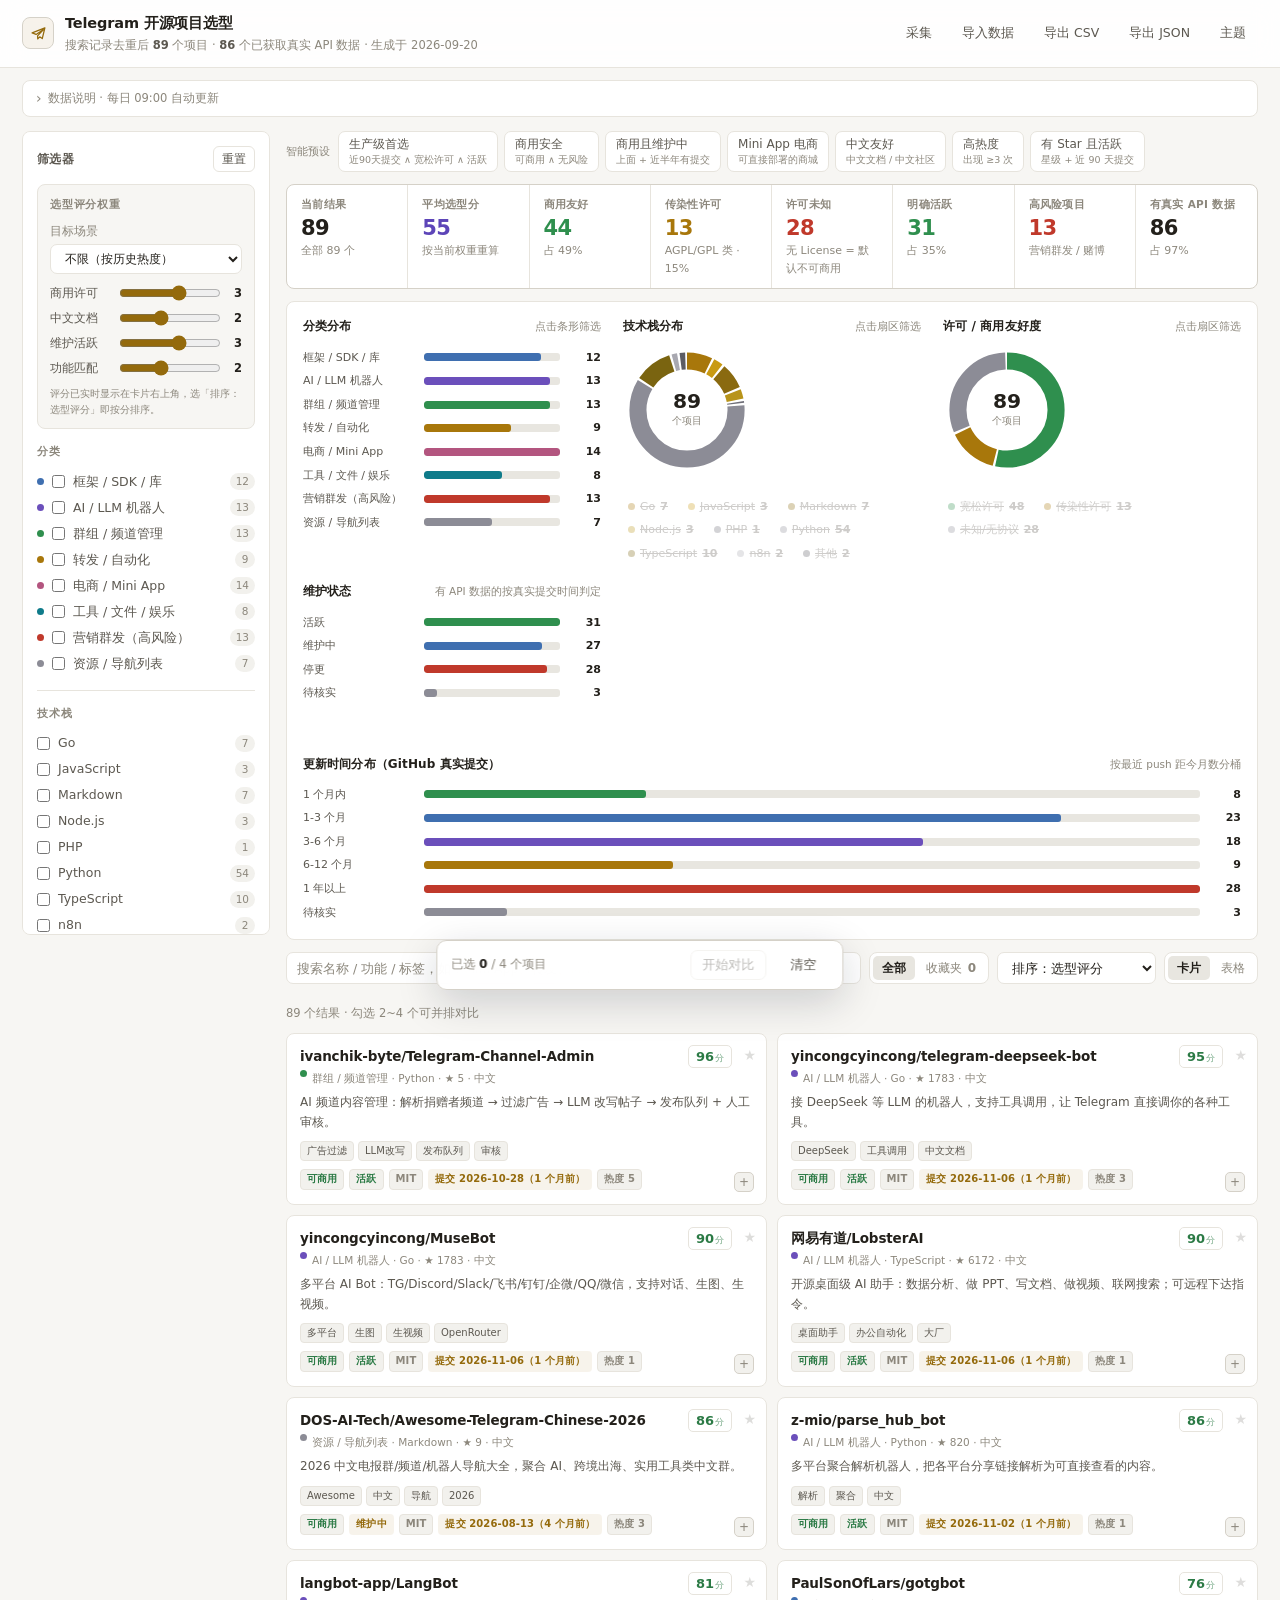
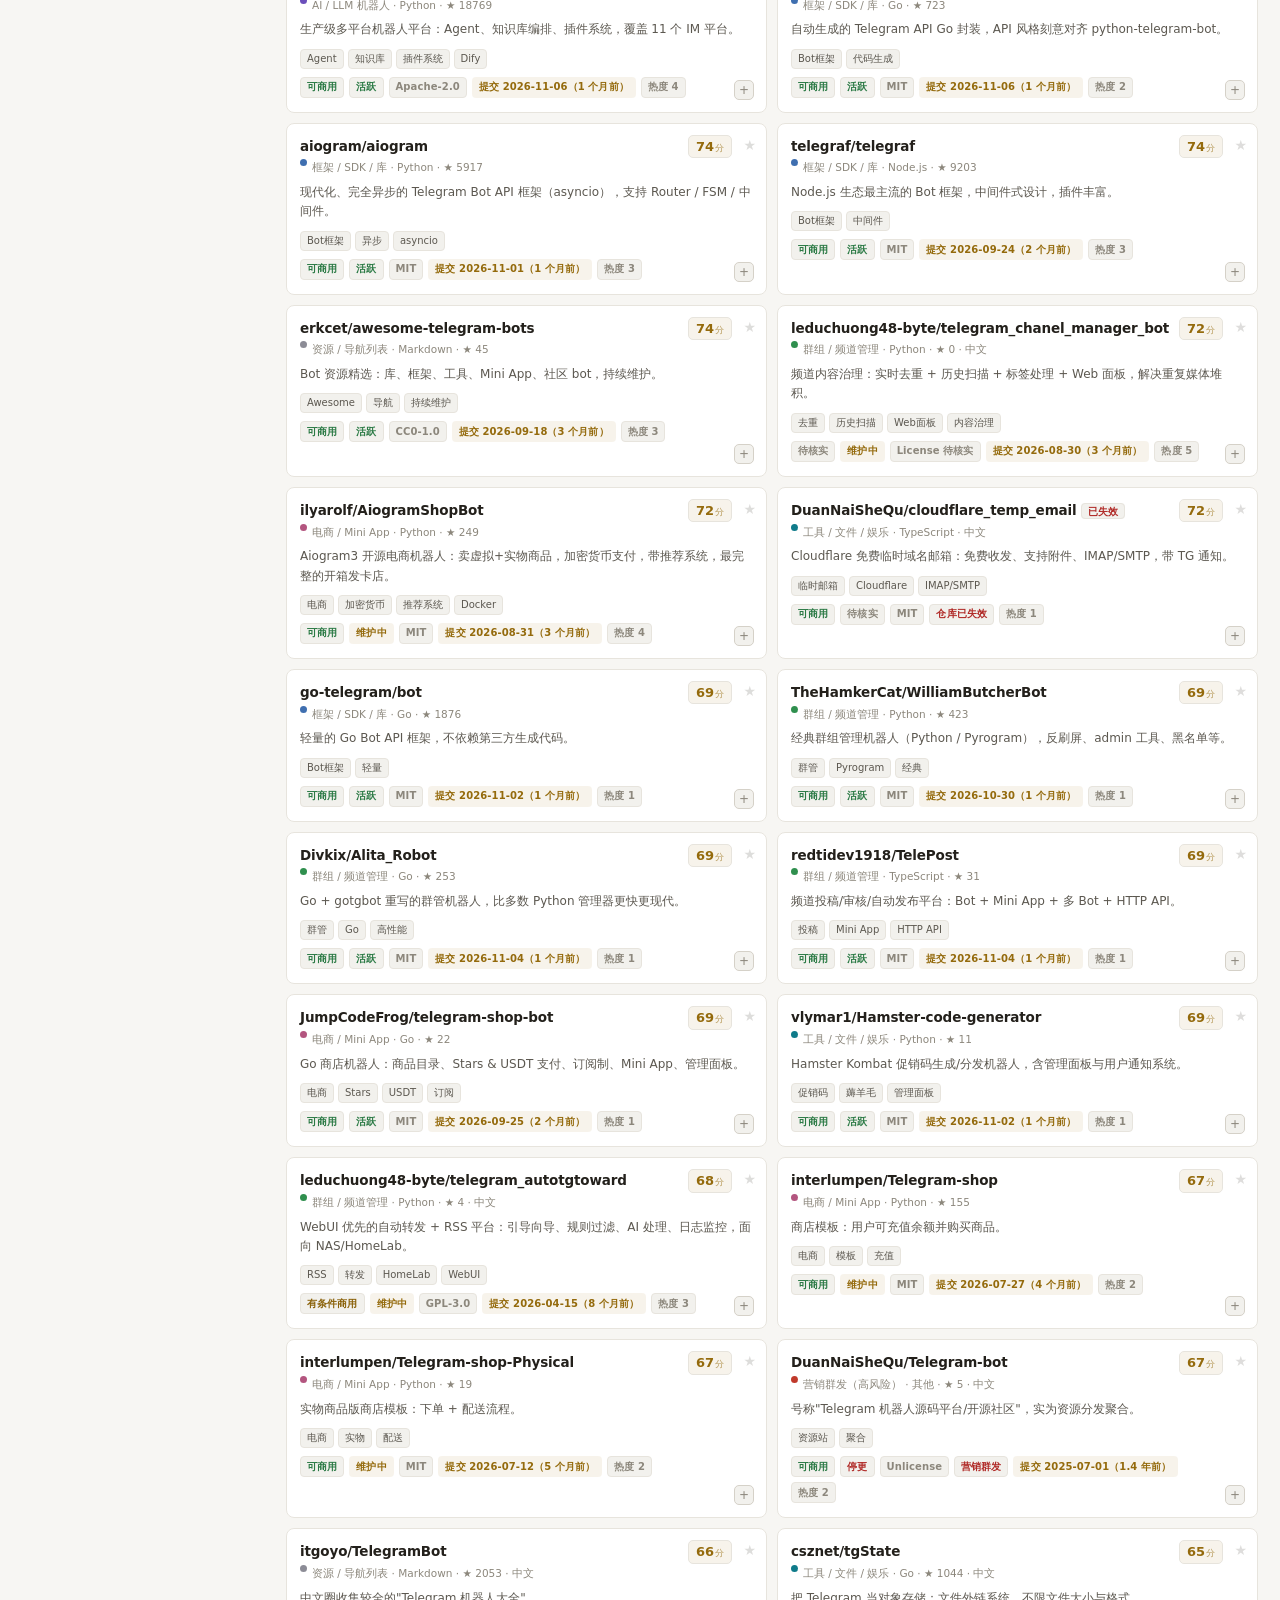
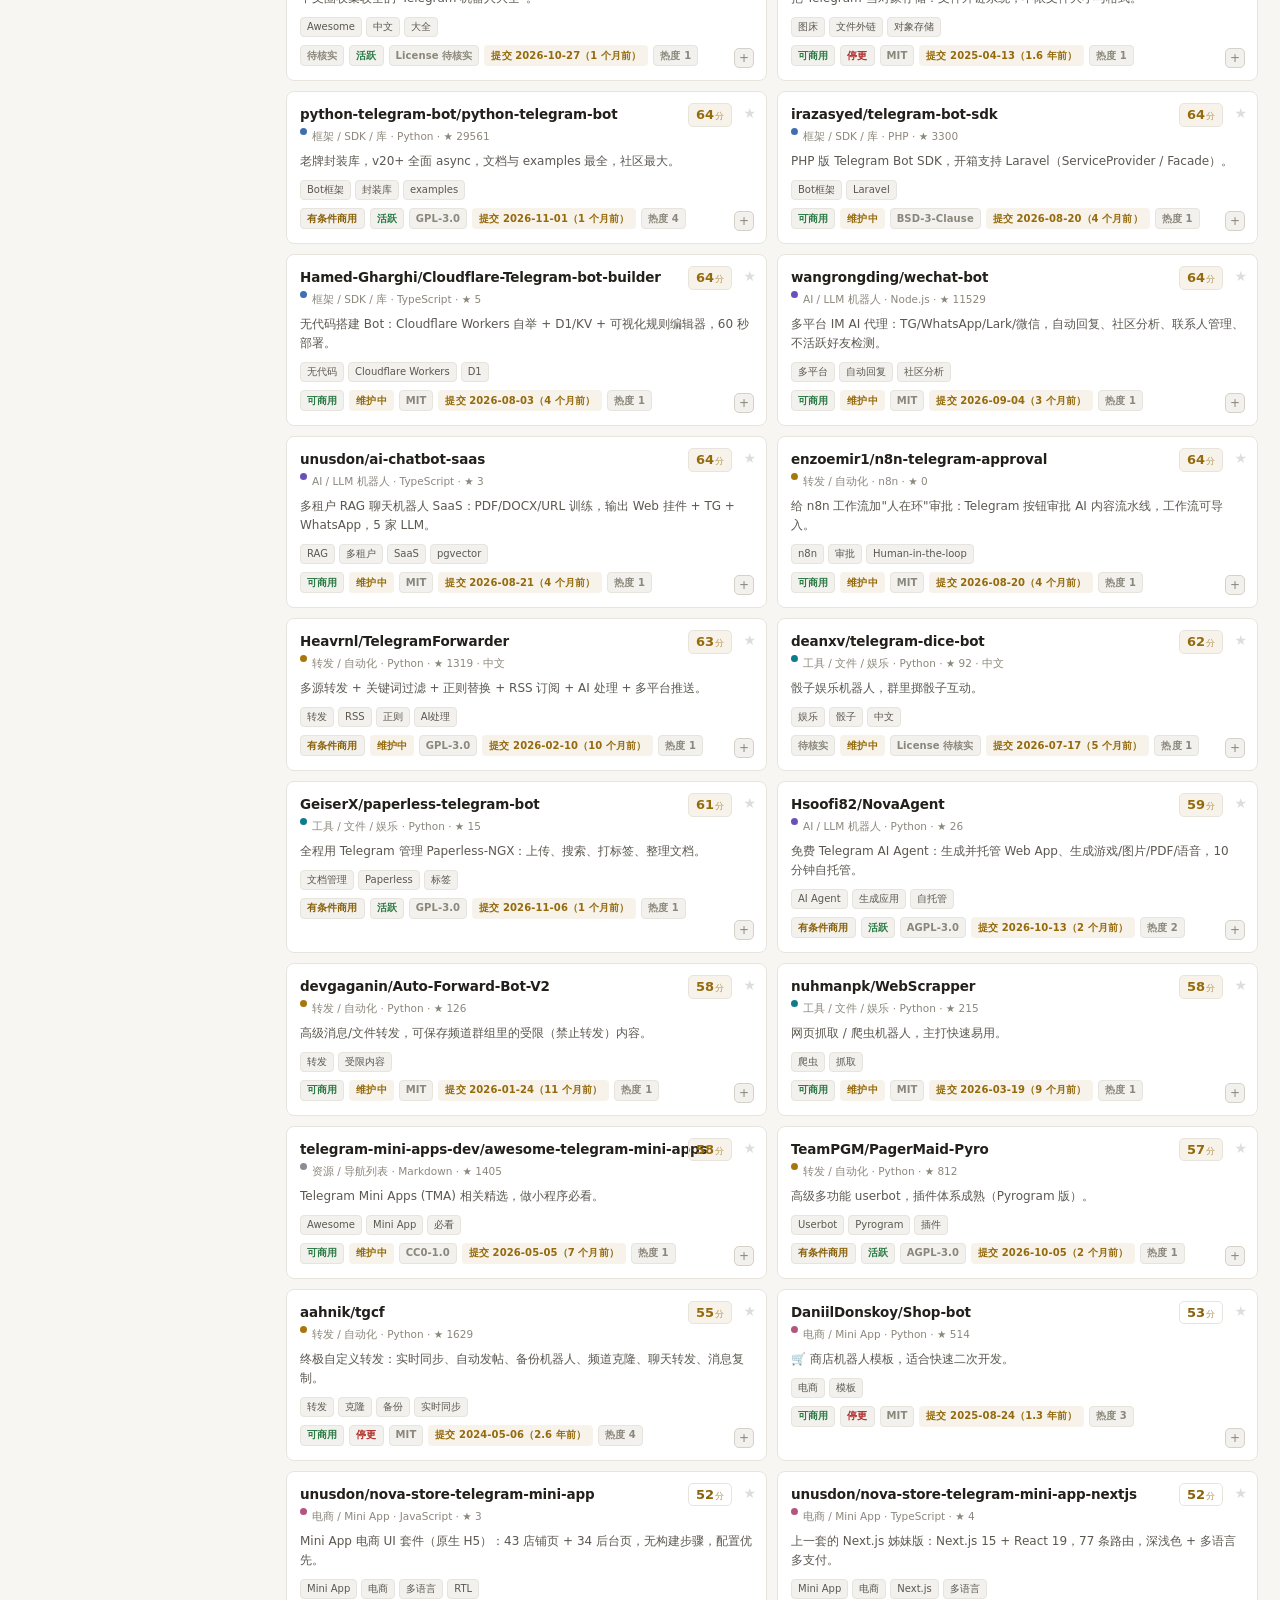
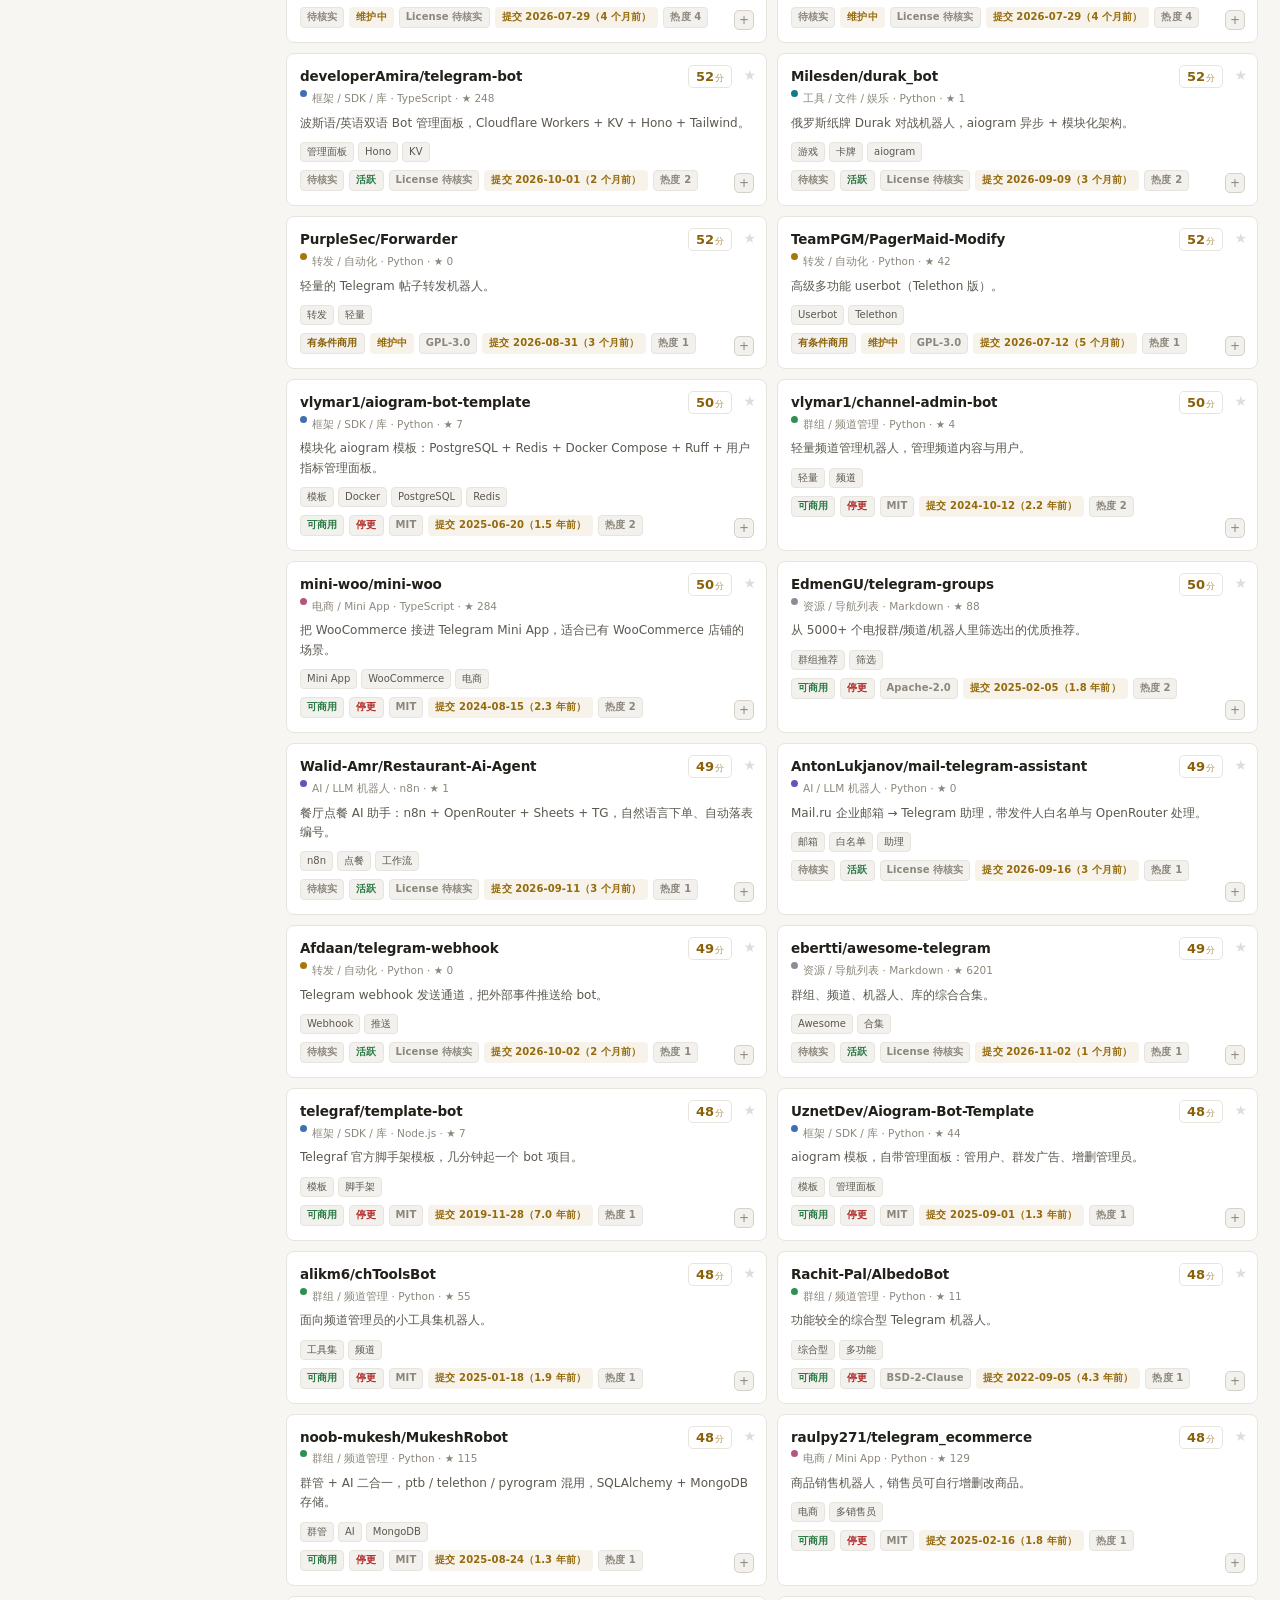
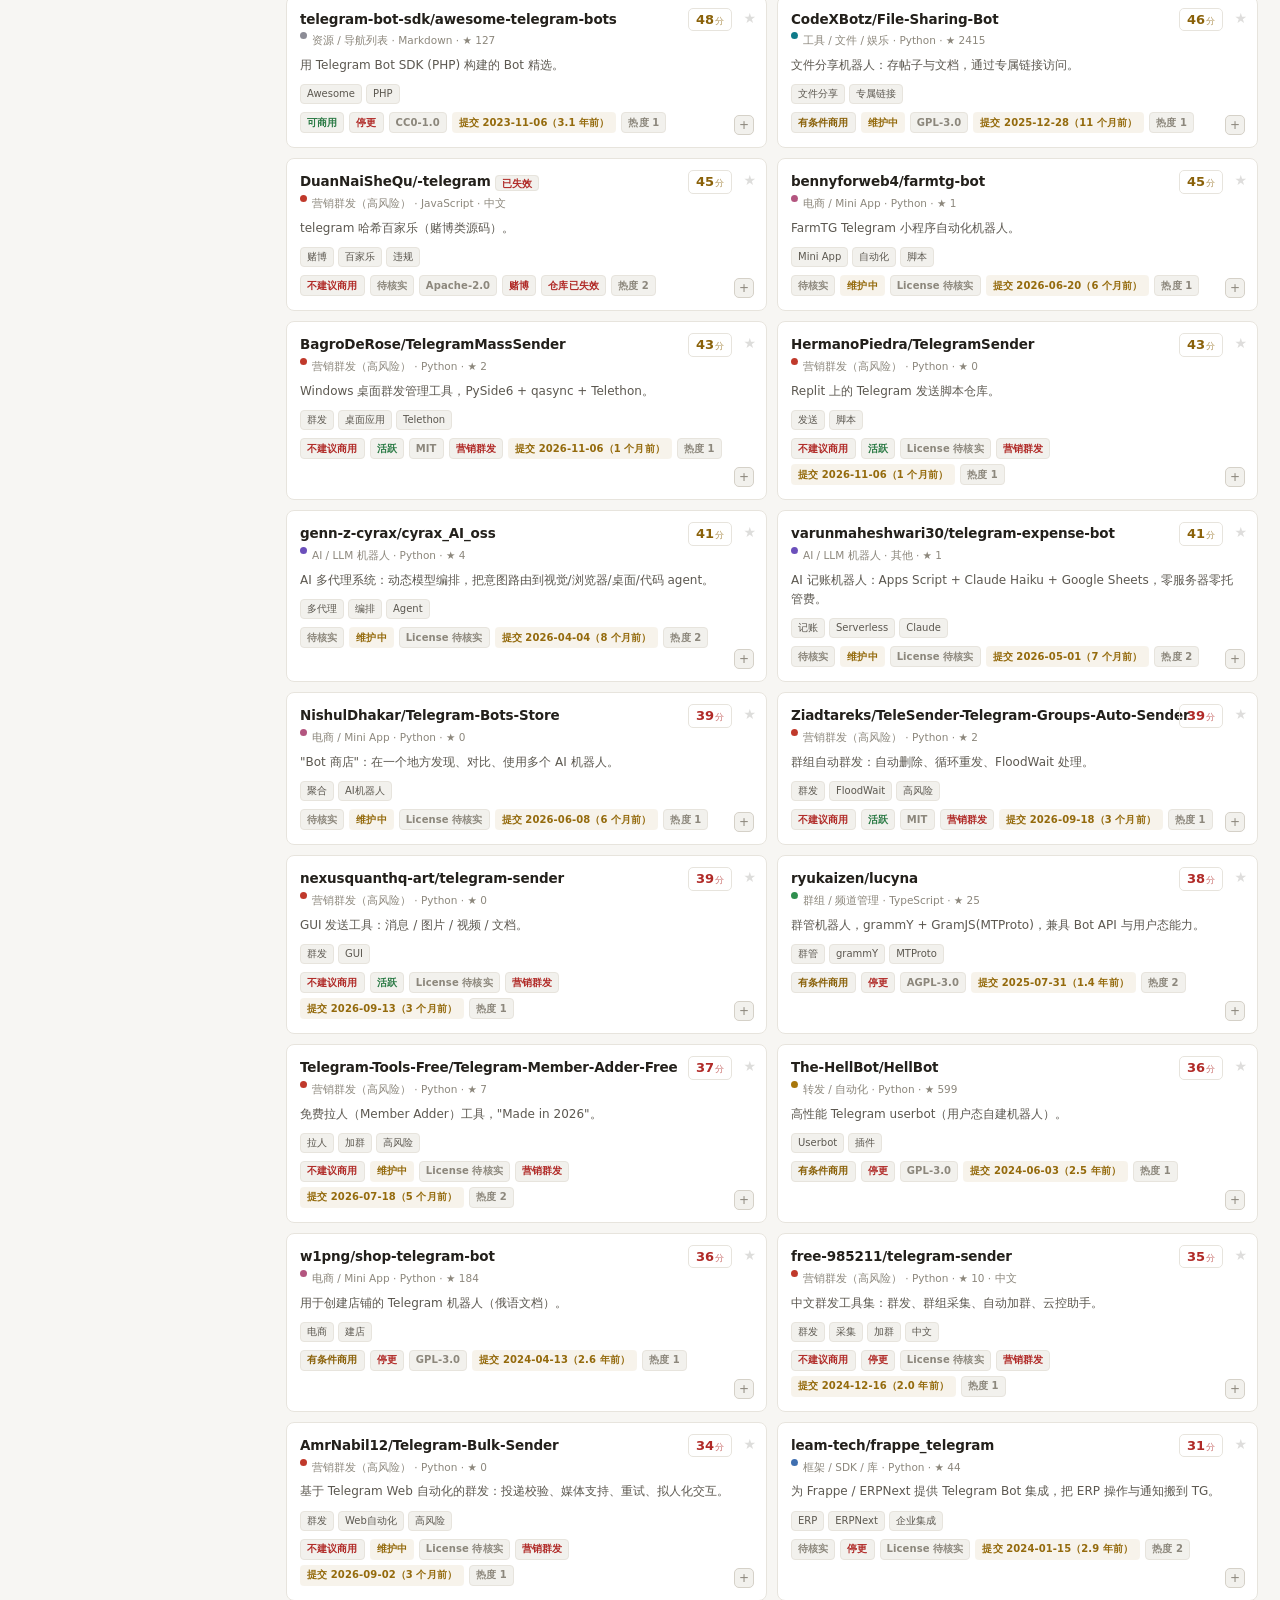
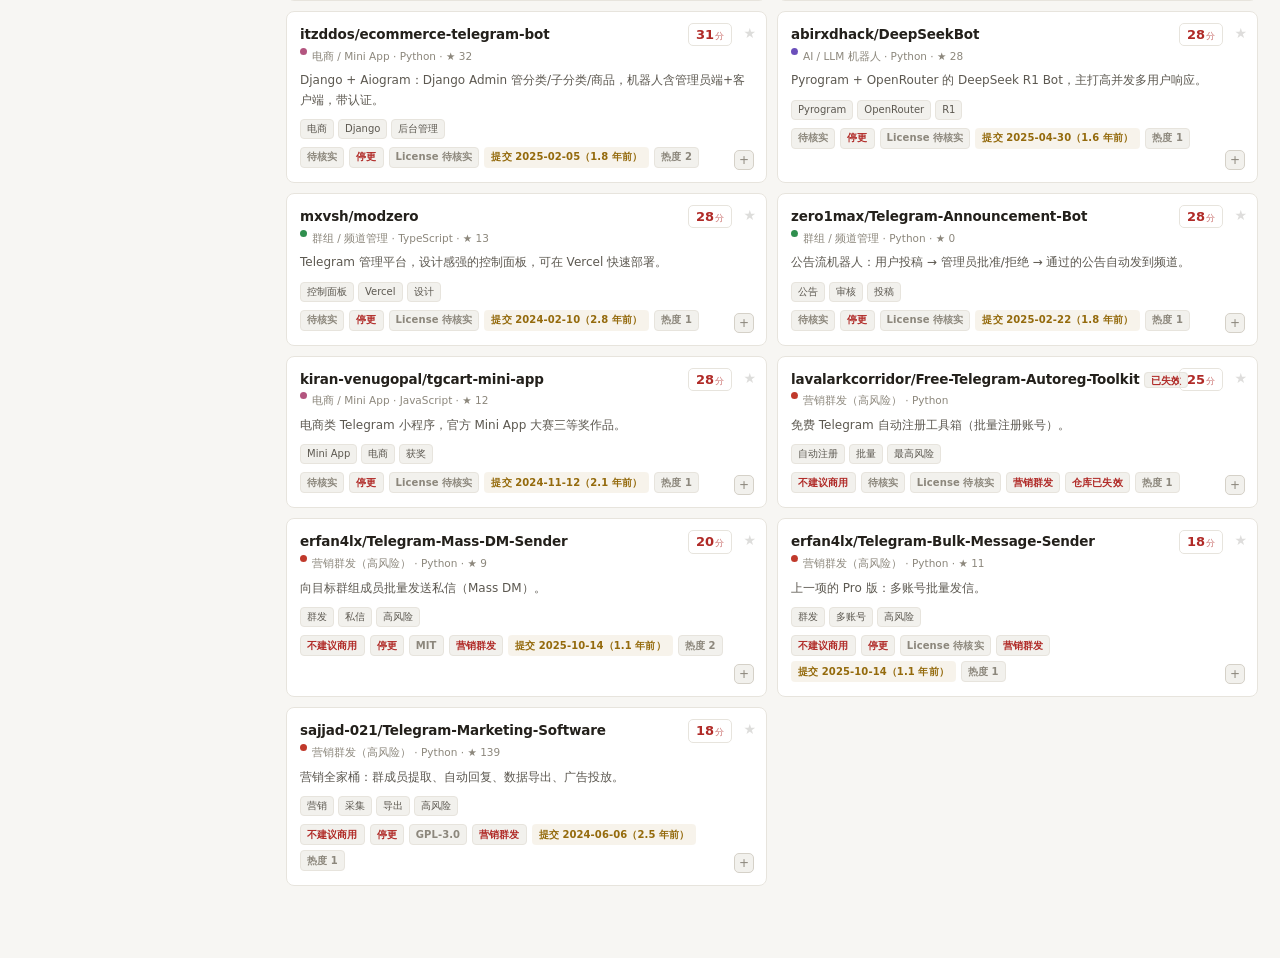
==== commit 72c64ff3: "deploy: 更新看板数据 2026-11-07 21:41" ====
--- a/index.html
+++ b/index.html
@@ -1,5 +1,5 @@
 <!DOCTYPE html>
-<html lang="zh-CN" data-theme="dark">
+<html lang="zh-CN" data-theme="light">
 <head>
 <meta charset="UTF-8">
 <meta name="viewport" content="width=device-width, initial-scale=1">
--- a/styles.css
+++ b/styles.css
@@ -14,14 +14,14 @@
   color-scheme:dark;
 }
 [data-theme="light"]{
-  --bg:#f6f7fb; --bg2:#ffffff; --bg3:#f1f2f6; --bg4:#e6e8ef;
-  --hover:#fafbfd;
-  --line:#e9eaee; --line2:#d8dae2;
-  --fg:#1f1e28; --fg2:#5c5b68; --fg3:#8c8c96;
-  --accent:#8a6a10; --accent-dim:rgba(138,106,16,.07);
-  --accent2:#157a4a; --warn:#8a6a10; --danger:#c0392b; --violet:#5d45b8;
-  --ok-fg:#157a4a; --warn-fg:#7a5c0c; --danger-fg:#b02a27; --violet-fg:#5d45b8;
-  --shadow:0 6px 20px rgba(16,24,40,.07);
+  --bg:#f7f6f3; --bg2:#ffffff; --bg3:#f2f1ed; --bg4:#e8e6e0;
+  --hover:#fbfaf7;
+  --line:#e7e4dd; --line2:#d5d1c8;
+  --fg:#23201b; --fg2:#5c5850; --fg3:#8c877c;
+  --accent:#946a0c; --accent-dim:rgba(148,106,12,.08);
+  --accent2:#2f8f4e; --warn:#a8770b; --danger:#c0392b; --violet:#5d45b8;
+  --ok-fg:#2b7a45; --warn-fg:#8a6109; --danger-fg:#b02a27; --violet-fg:#5d45b8;
+  --shadow:0 8px 22px rgba(35,32,27,.07);
   --btn-accent-fg:#ffffff;
   color-scheme:light;
 }
@@ -449,3 +449,13 @@
 .spark{display:block}
 .up{color:var(--accent2)}
 .down{color:var(--danger)}
+
+/* ---------- 浅色主题微调（遮罩、阴影、对比度） ---------- */
+[data-theme="light"] .drawer-mask{background:rgba(24,21,17,.28)}
+[data-theme="light"] .modal-mask{background:rgba(24,21,17,.24)}
+[data-theme="light"] .modal{box-shadow:0 24px 60px rgba(35,32,27,.16)}
+[data-theme="light"] .toast{box-shadow:0 10px 30px rgba(35,32,27,.14)}
+[data-theme="light"] .cmp-table td.best{background:rgba(47,143,78,.07)}
+[data-theme="light"] .bestmark{color:#fff}
+[data-theme="light"] .stats{border-color:var(--line2)}
+[data-theme="light"] .pcard.selected{box-shadow:0 0 0 1px var(--accent),0 8px 22px rgba(35,32,27,.07)}
